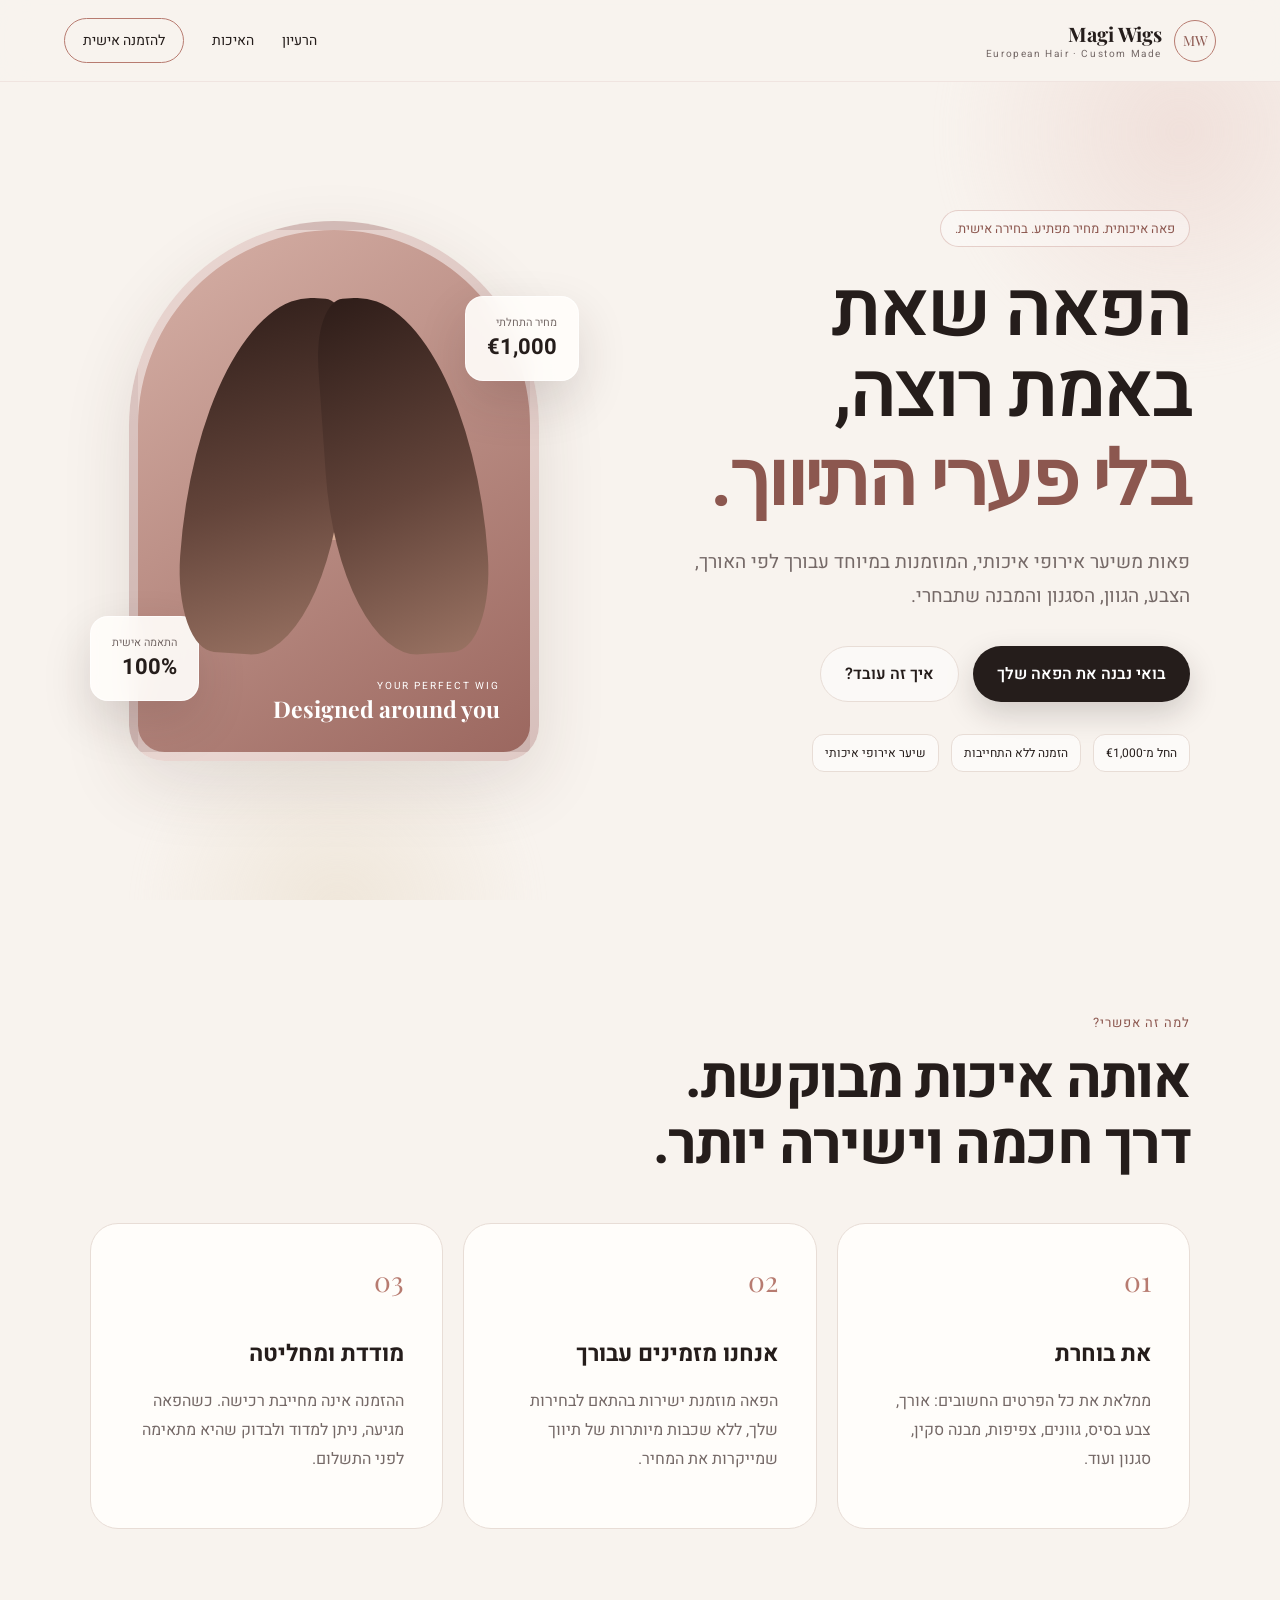
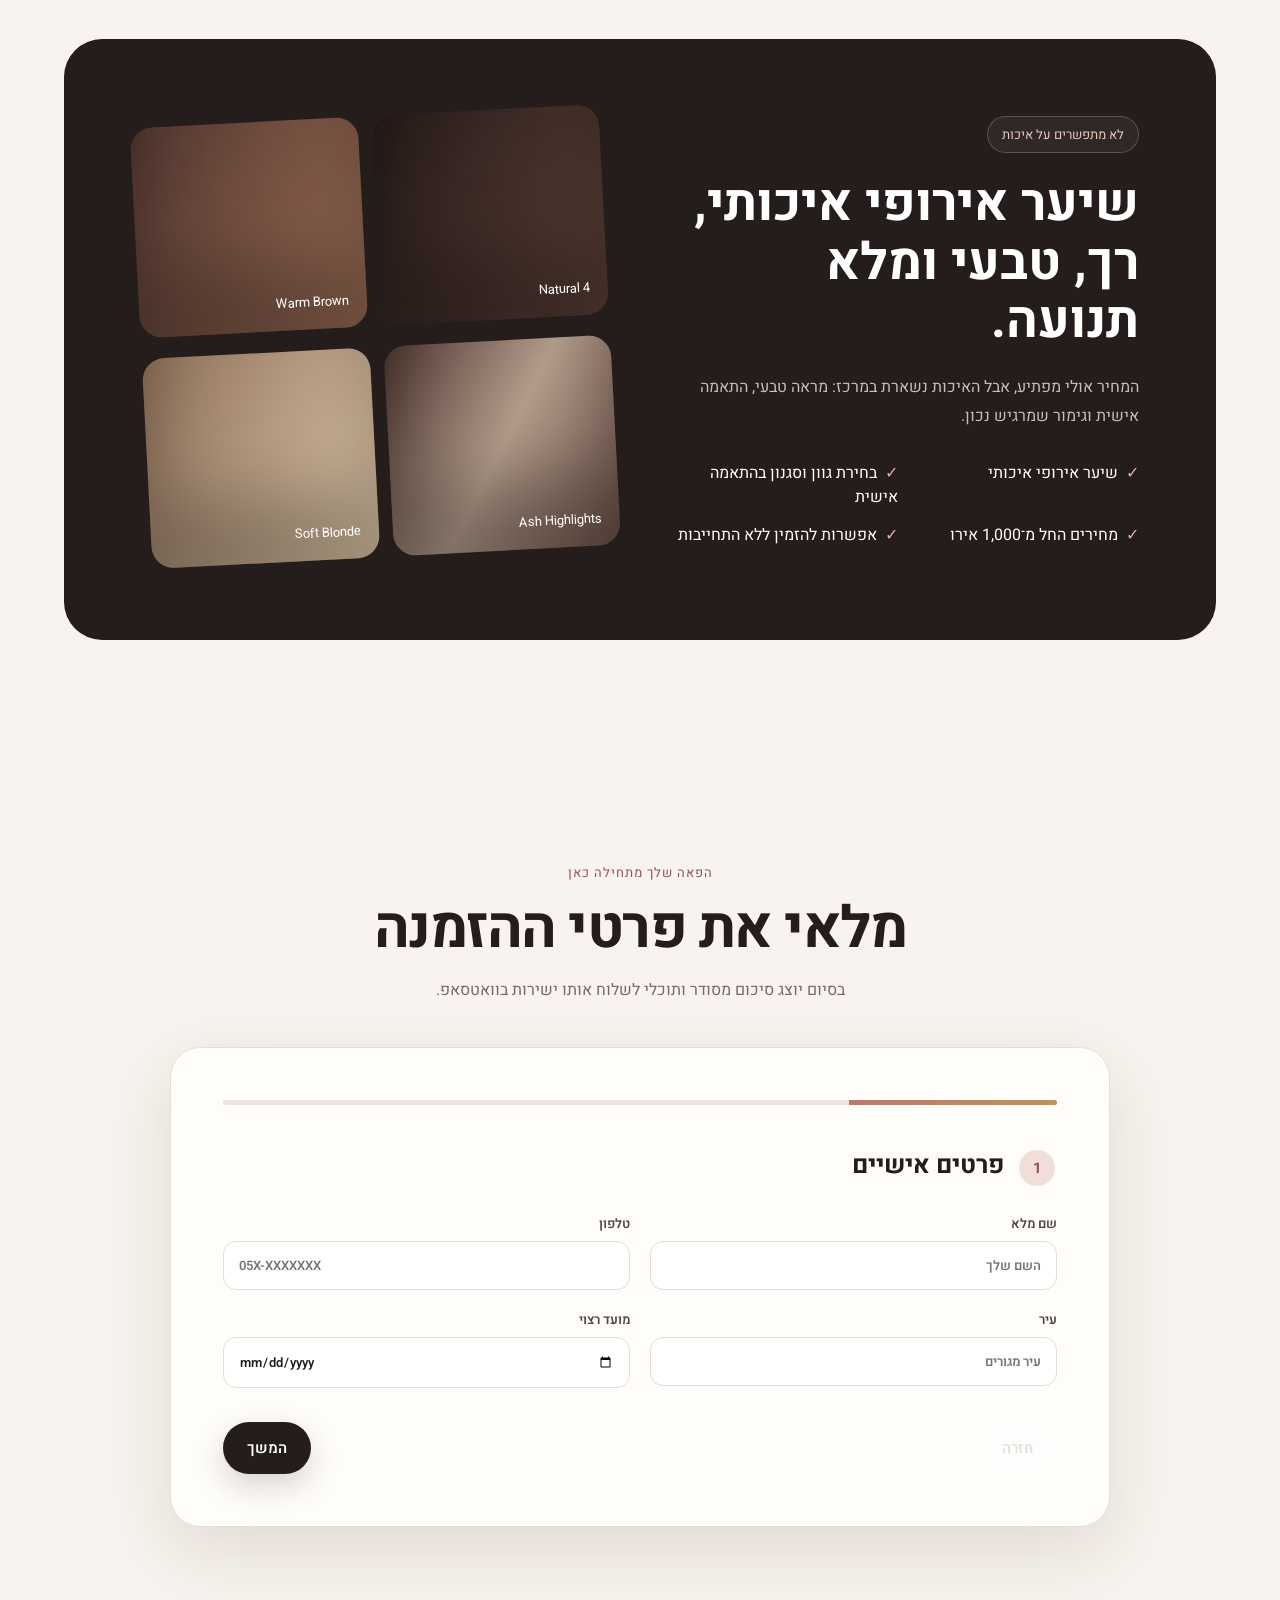
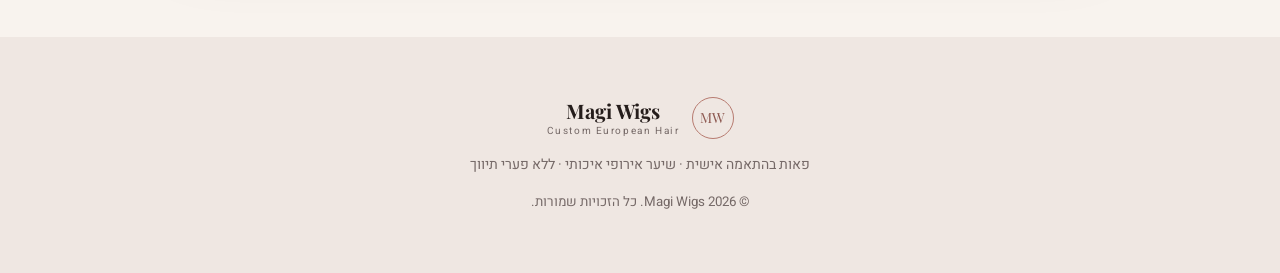
==== index.html @ 38310a67 "Add files via upload" ====
<!doctype html>
<html lang="he" dir="rtl">
<head>
  <meta charset="utf-8" />
  <meta name="viewport" content="width=device-width, initial-scale=1" />
  <meta name="description" content="פאות איכותיות משיער אירופי בהתאמה אישית, ללא פערי תיווך ובהזמנה ללא התחייבות." />
  <title>Magi Wigs | פאה בהתאמה אישית</title>
  <link rel="preconnect" href="https://fonts.googleapis.com">
  <link rel="preconnect" href="https://fonts.gstatic.com" crossorigin>
  <link href="https://fonts.googleapis.com/css2?family=Heebo:wght@300;400;500;600;700;800&family=Playfair+Display:wght@600;700&display=swap" rel="stylesheet">
  <link rel="stylesheet" href="styles.css" />
</head>
<body>
  <header class="topbar">
    <a class="brand" href="#home" aria-label="Magi Wigs">
      <span class="brand-mark">MW</span>
      <span><strong>Magi Wigs</strong><small>European Hair · Custom Made</small></span>
    </a>
    <nav>
      <a href="#idea">הרעיון</a>
      <a href="#quality">האיכות</a>
      <a class="nav-cta" href="#order">להזמנה אישית</a>
    </nav>
  </header>

  <main>
    <section id="home" class="hero">
      <div class="hero-glow glow-one"></div>
      <div class="hero-glow glow-two"></div>
      <div class="hero-content">
        <div class="eyebrow">פאה איכותית. מחיר מפתיע. בחירה אישית.</div>
        <h1>הפאה שאת באמת רוצה,<br><span>בלי פערי התיווך.</span></h1>
        <p>פאות משיער אירופי איכותי, המוזמנות במיוחד עבורך לפי האורך, הצבע, הגוון, הסגנון והמבנה שתבחרי.</p>
        <div class="hero-actions">
          <a class="primary-btn" href="#order">בואי נבנה את הפאה שלך</a>
          <a class="secondary-btn" href="#idea">איך זה עובד?</a>
        </div>
        <div class="hero-badges">
          <span>החל מ־€1,000</span>
          <span>הזמנה ללא התחייבות</span>
          <span>שיער אירופי איכותי</span>
        </div>
      </div>

      <div class="hero-visual" aria-label="המחשה של פאה בהתאמה אישית">
        <div class="visual-card main-card">
          <div class="wig-silhouette">
            <div class="hair hair-left"></div>
            <div class="hair hair-right"></div>
            <div class="face"></div>
          </div>
          <div class="visual-copy">
            <small>YOUR PERFECT WIG</small>
            <strong>Designed around you</strong>
          </div>
        </div>
        <div class="floating-card card-price"><small>מחיר התחלתי</small><strong>€1,000</strong></div>
        <div class="floating-card card-custom"><small>התאמה אישית</small><strong>100%</strong></div>
      </div>
    </section>

    <section id="idea" class="story-section section-shell">
      <div class="section-heading">
        <span>למה זה אפשרי?</span>
        <h2>אותה איכות מבוקשת.<br>דרך חכמה וישירה יותר.</h2>
      </div>
      <div class="story-grid">
        <article>
          <span class="number">01</span>
          <h3>את בוחרת</h3>
          <p>ממלאת את כל הפרטים החשובים: אורך, צבע בסיס, גוונים, צפיפות, מבנה סקין, סגנון ועוד.</p>
        </article>
        <article>
          <span class="number">02</span>
          <h3>אנחנו מזמינים עבורך</h3>
          <p>הפאה מוזמנת ישירות בהתאם לבחירות שלך, ללא שכבות מיותרות של תיווך שמייקרות את המחיר.</p>
        </article>
        <article>
          <span class="number">03</span>
          <h3>מודדת ומחליטה</h3>
          <p>ההזמנה אינה מחייבת רכישה. כשהפאה מגיעה, ניתן למדוד ולבדוק שהיא מתאימה לפני התשלום.</p>
        </article>
      </div>
    </section>

    <section id="quality" class="quality-section">
      <div class="quality-card">
        <div class="quality-text">
          <span class="eyebrow dark">לא מתפשרים על איכות</span>
          <h2>שיער אירופי איכותי,<br>רך, טבעי ומלא תנועה.</h2>
          <p>המחיר אולי מפתיע, אבל האיכות נשארת במרכז: מראה טבעי, התאמה אישית וגימור שמרגיש נכון.</p>
          <ul>
            <li>שיער אירופי איכותי</li>
            <li>בחירת גוון וסגנון בהתאמה אישית</li>
            <li>מחירים החל מ־1,000 אירו</li>
            <li>אפשרות להזמין ללא התחייבות</li>
          </ul>
        </div>
        <div class="quality-art">
          <div class="swatch swatch-1"><span>Natural 4</span></div>
          <div class="swatch swatch-2"><span>Warm Brown</span></div>
          <div class="swatch swatch-3"><span>Ash Highlights</span></div>
          <div class="swatch swatch-4"><span>Soft Blonde</span></div>
        </div>
      </div>
    </section>

    <section id="order" class="order-section section-shell">
      <div class="section-heading centered">
        <span>הפאה שלך מתחילה כאן</span>
        <h2>מלאי את פרטי ההזמנה</h2>
        <p>בסיום יוצג סיכום מסודר ותוכלי לשלוח אותו ישירות בוואטסאפ.</p>
      </div>

      <form id="wigForm" class="order-form">
        <div class="form-progress"><span id="progressBar"></span></div>

        <fieldset class="form-step active" data-step="1">
          <legend><span>1</span> פרטים אישיים</legend>
          <div class="fields-grid">
            <label>שם מלא<input name="fullName" required placeholder="השם שלך"></label>
            <label>טלפון<input name="phone" type="tel" required placeholder="05X-XXXXXXX"></label>
            <label>עיר<input name="city" placeholder="עיר מגורים"></label>
            <label>מועד רצוי<input name="preferredDate" type="date"></label>
          </div>
        </fieldset>

        <fieldset class="form-step" data-step="2">
          <legend><span>2</span> מבנה הפאה</legend>
          <div class="fields-grid">
            <label>אורך
              <select name="length" required>
                <option value="">בחרי אורך</option><option>8 אינץ׳</option><option>10 אינץ׳</option><option>12 אינץ׳</option><option>14 אינץ׳</option><option>16 אינץ׳</option><option>18 אינץ׳</option><option>20 אינץ׳ ומעלה</option>
              </select>
            </label>
            <label>סגנון
              <select name="style" required>
                <option value="">בחרי סגנון</option><option>חלק</option><option>גלי עדין</option><option>גלים מלאים</option><option>מתולתל</option><option>בוב</option><option>אחר</option>
              </select>
            </label>
            <label>צפיפות
              <select name="density"><option>טבעית ועדינה</option><option>בינונית</option><option>מלאה</option><option>מלאה מאוד</option></select>
            </label>
            <label>מבנה החלק העליון
              <select name="topType"><option>סקין רגיל</option><option>סקין מאוורר</option><option>לייס</option><option>לא בטוחה – אשמח להמלצה</option></select>
            </label>
          </div>
        </fieldset>

        <fieldset class="form-step" data-step="3">
          <legend><span>3</span> צבע וגוונים</legend>
          <div class="fields-grid">
            <label>צבע בסיס
              <select name="baseColor" required><option value="">בחרי צבע</option><option>שחור טבעי</option><option>חום כהה</option><option>חום טבעי</option><option>חום בהיר</option><option>בלונד כהה</option><option>בלונד</option><option>אחר</option></select>
            </label>
            <label>סוג גוונים
              <select name="highlights"><option>ללא גוונים</option><option>גוונים עדינים</option><option>גוונים אפרפרים</option><option>גוונים חמים</option><option>בליאז׳</option><option>הרבה גוונים</option></select>
            </label>
            <label>צבע שורש<input name="rootColor" placeholder="לדוגמה: Natural 4"></label>
            <label>הערת צבע<input name="colorNotes" placeholder="לדוגמה: פתיחה חומה ללא פסים חזקים"></label>
          </div>
        </fieldset>

        <fieldset class="form-step" data-step="4">
          <legend><span>4</span> גימור והעדפות</legend>
          <div class="fields-grid">
            <label>מיקום תחילת התנועה
              <select name="movement"><option>מהשורש</option><option>מאמצע הראש</option><option>מתחת לאוזניים</option><option>מהעורף</option></select>
            </label>
            <label>שביל
              <select name="parting"><option>אמצע</option><option>צד ימין</option><option>צד שמאל</option><option>גמיש</option></select>
            </label>
            <label>בייבי־הייר
              <select name="babyHair"><option>ללא</option><option>עדין</option><option>כן</option></select>
            </label>
            <label>תקציב משוער
              <select name="budget"><option>€1,000–€1,300</option><option>€1,300–€1,600</option><option>€1,600–€2,000</option><option>מעל €2,000</option><option>אשמח להצעה</option></select>
            </label>
            <label class="full-field">הערות נוספות<textarea name="notes" rows="4" placeholder="כתבי כל פרט נוסף שחשוב לך"></textarea></label>
          </div>
        </fieldset>

        <div class="form-actions">
          <button type="button" id="prevBtn" class="secondary-btn button" disabled>חזרה</button>
          <button type="button" id="nextBtn" class="primary-btn button">המשך</button>
          <button type="submit" id="submitBtn" class="primary-btn button hidden">הצגת סיכום הזמנה</button>
        </div>
      </form>

      <div id="summaryCard" class="summary-card hidden" aria-live="polite">
        <div class="summary-head"><span>סיכום ההזמנה שלך</span><button id="editBtn" type="button">עריכה</button></div>
        <div id="summaryContent" class="summary-content"></div>
        <div class="summary-note">שליחת הטופס אינה מחייבת רכישה. ניצור איתך קשר כדי לאשר את הפרטים.</div>
        <a id="whatsappBtn" class="whatsapp-btn" href="#" target="_blank" rel="noopener">שליחת ההזמנה בוואטסאפ</a>
      </div>
    </section>
  </main>

  <footer>
    <div class="brand footer-brand"><span class="brand-mark">MW</span><span><strong>Magi Wigs</strong><small>Custom European Hair</small></span></div>
    <p>פאות בהתאמה אישית · שיער אירופי איכותי · ללא פערי תיווך</p>
    <small>© 2026 Magi Wigs. כל הזכויות שמורות.</small>
  </footer>

  <script src="script.js"></script>
</body>
</html>
---- styles.css ----
:root{--cream:#f8f3ee;--paper:#fffdfa;--ink:#251d1b;--muted:#756967;--rose:#b77b70;--rose-dark:#8c574f;--gold:#b99361;--line:#e8ddd6;--shadow:0 24px 70px rgba(63,42,36,.12)}
*{box-sizing:border-box}html{scroll-behavior:smooth}body{margin:0;font-family:'Heebo',sans-serif;background:var(--cream);color:var(--ink)}a{text-decoration:none;color:inherit}.topbar{height:82px;padding:0 clamp(20px,5vw,80px);display:flex;align-items:center;justify-content:space-between;position:sticky;top:0;z-index:20;background:rgba(248,243,238,.88);backdrop-filter:blur(16px);border-bottom:1px solid rgba(183,123,112,.12)}.brand{display:flex;align-items:center;gap:12px}.brand-mark{width:42px;height:42px;border:1px solid var(--rose);border-radius:50%;display:grid;place-items:center;font-family:'Playfair Display',serif;color:var(--rose-dark);font-size:14px}.brand strong,.brand small{display:block}.brand strong{font-family:'Playfair Display',serif;font-size:20px}.brand small{font-size:10px;letter-spacing:1.6px;color:var(--muted)}nav{display:flex;align-items:center;gap:28px;font-size:14px}nav a{transition:.2s}nav a:hover{color:var(--rose-dark)}.nav-cta{padding:11px 18px;border:1px solid var(--rose);border-radius:999px}.hero{min-height:calc(100vh - 82px);padding:70px clamp(20px,7vw,110px);display:grid;grid-template-columns:1.05fr .95fr;align-items:center;gap:70px;position:relative;overflow:hidden}.hero-glow{position:absolute;border-radius:50%;filter:blur(10px);opacity:.55}.glow-one{width:500px;height:500px;background:radial-gradient(circle,#ead1cb,transparent 68%);top:-200px;right:-150px}.glow-two{width:420px;height:420px;background:radial-gradient(circle,#e8dcc9,transparent 68%);bottom:-220px;left:10%}.hero-content,.hero-visual{position:relative;z-index:1}.eyebrow{display:inline-flex;padding:8px 14px;border:1px solid rgba(183,123,112,.32);border-radius:999px;color:var(--rose-dark);font-size:13px;background:rgba(255,255,255,.35)}h1{font-size:clamp(46px,6vw,82px);line-height:1.05;margin:24px 0;font-weight:600;letter-spacing:-2.5px}h1 span{font-family:'Playfair Display',serif;color:var(--rose-dark)}.hero-content>p{font-size:19px;line-height:1.8;max-width:640px;color:var(--muted)}.hero-actions{display:flex;gap:14px;flex-wrap:wrap;margin:32px 0}.primary-btn,.secondary-btn{display:inline-flex;align-items:center;justify-content:center;padding:15px 24px;border-radius:999px;font-weight:600;transition:.25s}.primary-btn{background:var(--ink);color:#fff;box-shadow:0 12px 30px rgba(37,29,27,.18)}.primary-btn:hover{transform:translateY(-2px);background:var(--rose-dark)}.secondary-btn{border:1px solid var(--line);background:rgba(255,255,255,.55)}.hero-badges{display:flex;gap:12px;flex-wrap:wrap}.hero-badges span{font-size:12px;padding:9px 12px;border-radius:12px;background:rgba(255,255,255,.62);border:1px solid var(--line)}.hero-visual{min-height:570px;display:grid;place-items:center}.visual-card{background:linear-gradient(145deg,#d7b1a7,#9b675f);border-radius:220px 220px 38px 38px;box-shadow:var(--shadow)}.main-card{width:min(410px,80vw);height:540px;position:relative;overflow:hidden;border:9px solid rgba(255,255,255,.5)}.wig-silhouette{position:absolute;inset:55px 40px 90px}.face{position:absolute;width:135px;height:185px;background:linear-gradient(#f4d8c7,#d6aa93);border-radius:50% 50% 45% 45%;left:50%;top:70px;transform:translateX(-50%)}.hair{position:absolute;top:10px;width:50%;height:360px;background:linear-gradient(160deg,#2d1c18,#63443a 55%,#9b7464);z-index:2}.hair-left{left:8px;border-radius:100% 25% 70% 35%;transform:rotate(4deg)}.hair-right{right:8px;border-radius:25% 100% 35% 70%;transform:rotate(-4deg)}.visual-copy{position:absolute;bottom:28px;right:30px;color:#fff;z-index:3}.visual-copy small,.visual-copy strong{display:block}.visual-copy small{letter-spacing:2px;font-size:10px}.visual-copy strong{font-family:'Playfair Display',serif;font-size:23px}.floating-card{position:absolute;background:rgba(255,253,250,.92);backdrop-filter:blur(12px);padding:17px 21px;border-radius:18px;box-shadow:0 20px 50px rgba(50,30,27,.14);border:1px solid rgba(255,255,255,.7)}.floating-card small,.floating-card strong{display:block}.floating-card small{color:var(--muted);font-size:11px}.floating-card strong{font-size:22px}.card-price{top:90px;right:0}.card-custom{bottom:75px;left:0}.section-shell{padding:110px clamp(20px,7vw,110px)}.section-heading span{color:var(--rose-dark);font-size:13px;letter-spacing:1px}.section-heading h2{font-size:clamp(36px,4.5vw,62px);line-height:1.15;margin:12px 0 45px;letter-spacing:-1.5px}.story-grid{display:grid;grid-template-columns:repeat(3,1fr);gap:20px}.story-grid article{background:var(--paper);padding:38px;border:1px solid var(--line);border-radius:28px;min-height:260px;transition:.3s}.story-grid article:hover{transform:translateY(-6px);box-shadow:var(--shadow)}.number{font-family:'Playfair Display',serif;color:var(--rose);font-size:28px}.story-grid h3{font-size:23px;margin:38px 0 12px}.story-grid p{color:var(--muted);line-height:1.8}.quality-section{padding:0 clamp(20px,5vw,80px) 110px}.quality-card{border-radius:38px;background:var(--ink);color:white;padding:clamp(35px,6vw,80px);display:grid;grid-template-columns:1fr 1fr;gap:60px;overflow:hidden}.eyebrow.dark{color:#e8c7bf;border-color:rgba(255,255,255,.2);background:rgba(255,255,255,.05)}.quality-text h2{font-size:clamp(38px,4vw,58px);line-height:1.15;margin:22px 0}.quality-text p{color:#c8bcba;line-height:1.8}.quality-text ul{padding:0;list-style:none;display:grid;grid-template-columns:1fr 1fr;gap:14px;margin-top:30px}.quality-text li:before{content:'✓';color:#e0b5aa;margin-left:8px}.quality-art{display:grid;grid-template-columns:1fr 1fr;gap:14px;transform:rotate(-3deg)}.swatch{height:210px;border-radius:22px;padding:18px;display:flex;align-items:flex-end;box-shadow:inset 0 -70px 70px rgba(0,0,0,.28)}.swatch span{font-size:13px}.swatch-1{background:linear-gradient(120deg,#251a18,#5c4038)}.swatch-2{background:linear-gradient(120deg,#51362f,#9a6c55)}.swatch-3{background:linear-gradient(120deg,#4c352f,#b39c8b,#6b5047)}.swatch-4{background:linear-gradient(120deg,#8d6f59,#dfc9aa)}.centered{text-align:center}.centered h2{margin-bottom:10px}.centered p{color:var(--muted);margin-bottom:45px}.order-form,.summary-card{max-width:940px;margin:auto;background:var(--paper);border:1px solid var(--line);border-radius:30px;padding:clamp(22px,5vw,52px);box-shadow:var(--shadow)}.form-progress{height:5px;background:#eee5e0;border-radius:999px;margin-bottom:42px;overflow:hidden}.form-progress span{display:block;width:25%;height:100%;background:linear-gradient(90deg,var(--rose),var(--gold));transition:.35s}.form-step{display:none;border:0;padding:0;margin:0}.form-step.active{display:block;animation:fade .35s ease}@keyframes fade{from{opacity:0;transform:translateY(8px)}to{opacity:1;transform:none}}legend{font-size:25px;font-weight:700;margin-bottom:28px}legend span{display:inline-grid;place-items:center;width:36px;height:36px;border-radius:50%;background:#f0ded9;color:var(--rose-dark);font-size:15px;margin-left:8px}.fields-grid{display:grid;grid-template-columns:1fr 1fr;gap:20px}label{font-size:13px;font-weight:600;color:#514745}input,select,textarea{width:100%;margin-top:8px;padding:14px 15px;border:1px solid var(--line);border-radius:13px;background:#fff;font:inherit;color:var(--ink);outline:none;transition:.2s}input:focus,select:focus,textarea:focus{border-color:var(--rose);box-shadow:0 0 0 4px rgba(183,123,112,.11)}.full-field{grid-column:1/-1}.form-actions{display:flex;justify-content:space-between;margin-top:34px}.button{border:0;cursor:pointer;font-family:inherit;font-size:15px}.button:disabled{opacity:.4;cursor:not-allowed}.hidden{display:none!important}.summary-card{margin-top:28px}.summary-head{display:flex;justify-content:space-between;align-items:center;font-size:24px;font-weight:700}.summary-head button{border:0;background:#f2e6e2;color:var(--rose-dark);padding:8px 14px;border-radius:999px;cursor:pointer}.summary-content{display:grid;grid-template-columns:1fr 1fr;gap:12px;margin:28px 0}.summary-row{padding:13px 15px;border:1px solid var(--line);border-radius:13px}.summary-row small,.summary-row strong{display:block}.summary-row small{color:var(--muted)}.summary-note{padding:14px;border-radius:13px;background:#f6ece8;color:#6c5049;font-size:13px}.whatsapp-btn{display:flex;justify-content:center;margin-top:20px;padding:16px;border-radius:999px;background:#1f8f55;color:#fff;font-weight:700}footer{padding:60px 20px;text-align:center;background:#efe7e2;color:var(--muted)}.footer-brand{justify-content:center;color:var(--ink);margin-bottom:15px}footer p{font-size:14px}
@media(max-width:900px){nav a:not(.nav-cta){display:none}.hero{grid-template-columns:1fr;padding-top:45px}.hero-visual{min-height:500px}.story-grid,.quality-card{grid-template-columns:1fr}.quality-art{transform:none}.quality-text ul{grid-template-columns:1fr}.section-shell{padding-top:80px;padding-bottom:80px}}
@media(max-width:600px){.topbar{height:70px}.brand small{display:none}.hero{padding:45px 18px}.hero h1{font-size:46px}.hero-content>p{font-size:16px}.hero-visual{min-height:430px}.main-card{height:420px;width:310px}.wig-silhouette{inset:40px 25px 70px}.hair{height:285px}.face{width:110px;height:150px}.floating-card{padding:12px 15px}.card-price{right:-5px}.card-custom{left:-5px}.section-shell,.quality-section{padding-left:16px;padding-right:16px}.story-grid{grid-template-columns:1fr}.quality-card{padding:30px 20px;border-radius:26px}.quality-art{grid-template-columns:1fr 1fr}.swatch{height:150px}.fields-grid,.summary-content{grid-template-columns:1fr}.order-form,.summary-card{padding:23px 18px;border-radius:22px}.form-actions{gap:10px}.form-actions .button{flex:1;padding:13px 10px}}
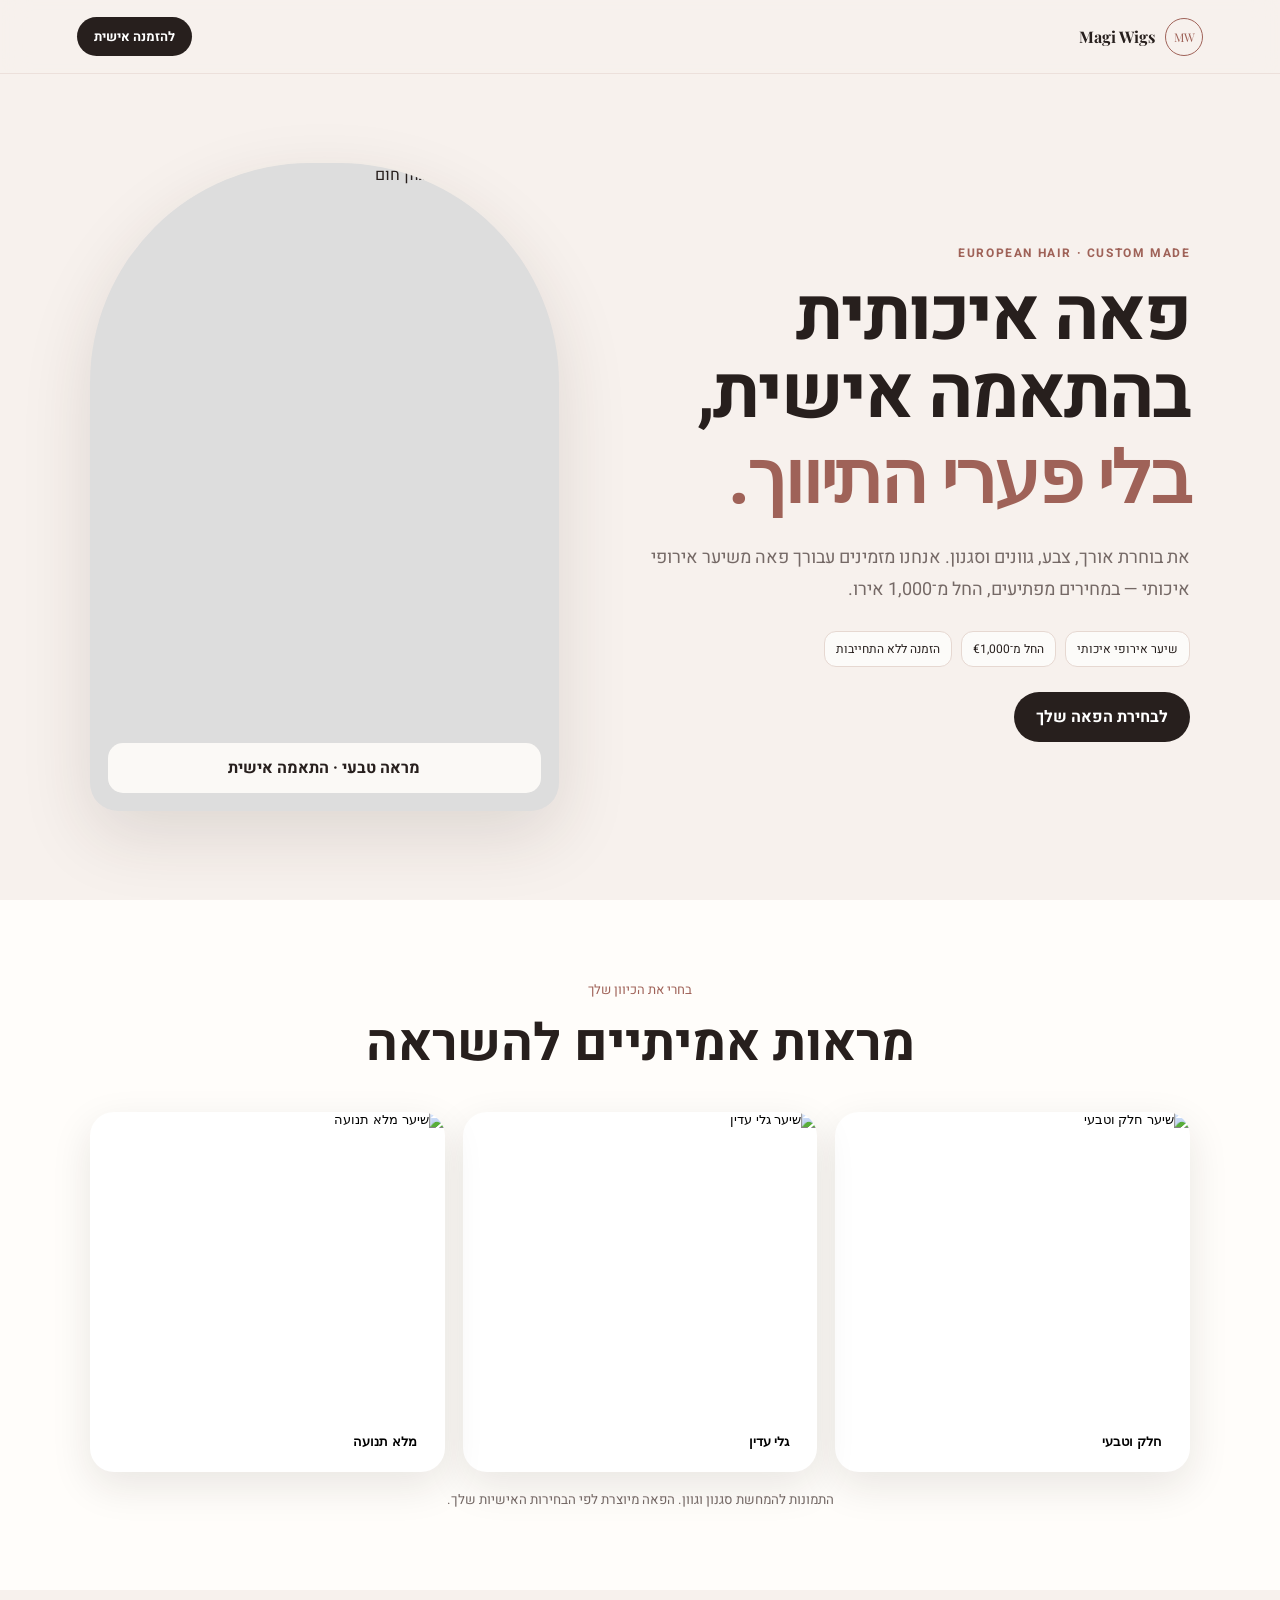
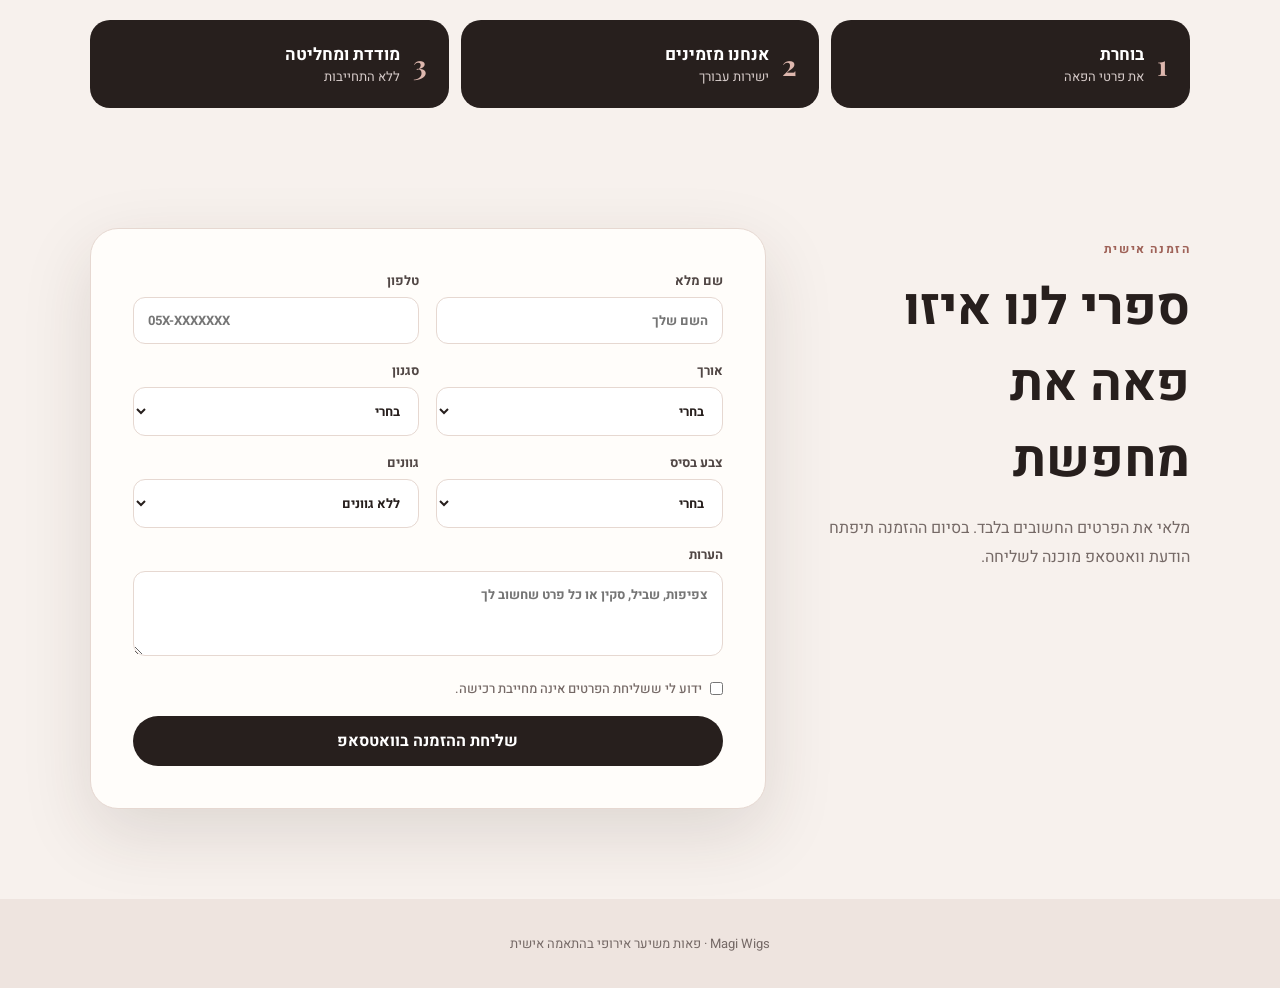
==== commit bd7c69ef: "Add files via upload" ====
--- a/index.html
+++ b/index.html
@@ -1,207 +1,100 @@
 <!doctype html>
 <html lang="he" dir="rtl">
 <head>
-  <meta charset="utf-8" />
-  <meta name="viewport" content="width=device-width, initial-scale=1" />
-  <meta name="description" content="פאות איכותיות משיער אירופי בהתאמה אישית, ללא פערי תיווך ובהזמנה ללא התחייבות." />
+  <meta charset="utf-8">
+  <meta name="viewport" content="width=device-width,initial-scale=1">
+  <meta name="description" content="פאות איכותיות משיער אירופי בהתאמה אישית, החל מ־1,000 אירו ובהזמנה ללא התחייבות.">
   <title>Magi Wigs | פאה בהתאמה אישית</title>
   <link rel="preconnect" href="https://fonts.googleapis.com">
   <link rel="preconnect" href="https://fonts.gstatic.com" crossorigin>
-  <link href="https://fonts.googleapis.com/css2?family=Heebo:wght@300;400;500;600;700;800&family=Playfair+Display:wght@600;700&display=swap" rel="stylesheet">
-  <link rel="stylesheet" href="styles.css" />
+  <link href="https://fonts.googleapis.com/css2?family=Heebo:wght@400;500;600;700;800&family=Playfair+Display:wght@600;700&display=swap" rel="stylesheet">
+  <link rel="stylesheet" href="styles.css">
 </head>
 <body>
-  <header class="topbar">
-    <a class="brand" href="#home" aria-label="Magi Wigs">
-      <span class="brand-mark">MW</span>
-      <span><strong>Magi Wigs</strong><small>European Hair · Custom Made</small></span>
-    </a>
-    <nav>
-      <a href="#idea">הרעיון</a>
-      <a href="#quality">האיכות</a>
-      <a class="nav-cta" href="#order">להזמנה אישית</a>
-    </nav>
+  <header>
+    <a class="brand" href="#top"><span>MW</span><strong>Magi Wigs</strong></a>
+    <a class="header-btn" href="#order">להזמנה אישית</a>
   </header>
 
-  <main>
-    <section id="home" class="hero">
-      <div class="hero-glow glow-one"></div>
-      <div class="hero-glow glow-two"></div>
-      <div class="hero-content">
-        <div class="eyebrow">פאה איכותית. מחיר מפתיע. בחירה אישית.</div>
-        <h1>הפאה שאת באמת רוצה,<br><span>בלי פערי התיווך.</span></h1>
-        <p>פאות משיער אירופי איכותי, המוזמנות במיוחד עבורך לפי האורך, הצבע, הגוון, הסגנון והמבנה שתבחרי.</p>
-        <div class="hero-actions">
-          <a class="primary-btn" href="#order">בואי נבנה את הפאה שלך</a>
-          <a class="secondary-btn" href="#idea">איך זה עובד?</a>
-        </div>
-        <div class="hero-badges">
+  <main id="top">
+    <section class="hero">
+      <div class="hero-copy">
+        <p class="eyebrow">EUROPEAN HAIR · CUSTOM MADE</p>
+        <h1>פאה איכותית בהתאמה אישית,<br><em>בלי פערי התיווך.</em></h1>
+        <p class="lead">את בוחרת אורך, צבע, גוונים וסגנון. אנחנו מזמינים עבורך פאה משיער אירופי איכותי — במחירים מפתיעים, החל מ־1,000 אירו.</p>
+        <div class="benefits">
+          <span>שיער אירופי איכותי</span>
           <span>החל מ־€1,000</span>
           <span>הזמנה ללא התחייבות</span>
-          <span>שיער אירופי איכותי</span>
         </div>
+        <a class="primary" href="#order">לבחירת הפאה שלך</a>
       </div>
-
-      <div class="hero-visual" aria-label="המחשה של פאה בהתאמה אישית">
-        <div class="visual-card main-card">
-          <div class="wig-silhouette">
-            <div class="hair hair-left"></div>
-            <div class="hair hair-right"></div>
-            <div class="face"></div>
-          </div>
-          <div class="visual-copy">
-            <small>YOUR PERFECT WIG</small>
-            <strong>Designed around you</strong>
-          </div>
-        </div>
-        <div class="floating-card card-price"><small>מחיר התחלתי</small><strong>€1,000</strong></div>
-        <div class="floating-card card-custom"><small>התאמה אישית</small><strong>100%</strong></div>
+      <div class="hero-photo">
+        <img src="https://images.unsplash.com/photo-1524504388940-b1c1722653e1?auto=format&fit=crop&w=1200&q=88" alt="שיער ארוך טבעי בגוון חום">
+        <div class="photo-label">מראה טבעי · התאמה אישית</div>
       </div>
     </section>
 
-    <section id="idea" class="story-section section-shell">
-      <div class="section-heading">
-        <span>למה זה אפשרי?</span>
-        <h2>אותה איכות מבוקשת.<br>דרך חכמה וישירה יותר.</h2>
+    <section class="looks">
+      <div class="section-title">
+        <p>בחרי את הכיוון שלך</p>
+        <h2>מראות אמיתיים להשראה</h2>
       </div>
-      <div class="story-grid">
-        <article>
-          <span class="number">01</span>
-          <h3>את בוחרת</h3>
-          <p>ממלאת את כל הפרטים החשובים: אורך, צבע בסיס, גוונים, צפיפות, מבנה סקין, סגנון ועוד.</p>
-        </article>
-        <article>
-          <span class="number">02</span>
-          <h3>אנחנו מזמינים עבורך</h3>
-          <p>הפאה מוזמנת ישירות בהתאם לבחירות שלך, ללא שכבות מיותרות של תיווך שמייקרות את המחיר.</p>
-        </article>
-        <article>
-          <span class="number">03</span>
-          <h3>מודדת ומחליטה</h3>
-          <p>ההזמנה אינה מחייבת רכישה. כשהפאה מגיעה, ניתן למדוד ולבדוק שהיא מתאימה לפני התשלום.</p>
-        </article>
+      <div class="look-grid">
+        <button class="look-card" type="button" data-style="חלק וטבעי">
+          <img src="https://images.unsplash.com/photo-1494790108377-be9c29b29330?auto=format&fit=crop&w=900&q=85" alt="שיער חלק וטבעי">
+          <span>חלק וטבעי</span>
+        </button>
+        <button class="look-card" type="button" data-style="גלי עדין">
+          <img src="https://images.unsplash.com/photo-1488426862026-3ee34a7d66df?auto=format&fit=crop&w=900&q=85" alt="שיער גלי עדין">
+          <span>גלי עדין</span>
+        </button>
+        <button class="look-card" type="button" data-style="מלא תנועה">
+          <img src="https://images.unsplash.com/photo-1534528741775-53994a69daeb?auto=format&fit=crop&w=900&q=85" alt="שיער מלא תנועה">
+          <span>מלא תנועה</span>
+        </button>
       </div>
+      <small class="image-note">התמונות להמחשת סגנון וגוון. הפאה מיוצרת לפי הבחירות האישיות שלך.</small>
     </section>
 
-    <section id="quality" class="quality-section">
-      <div class="quality-card">
-        <div class="quality-text">
-          <span class="eyebrow dark">לא מתפשרים על איכות</span>
-          <h2>שיער אירופי איכותי,<br>רך, טבעי ומלא תנועה.</h2>
-          <p>המחיר אולי מפתיע, אבל האיכות נשארת במרכז: מראה טבעי, התאמה אישית וגימור שמרגיש נכון.</p>
-          <ul>
-            <li>שיער אירופי איכותי</li>
-            <li>בחירת גוון וסגנון בהתאמה אישית</li>
-            <li>מחירים החל מ־1,000 אירו</li>
-            <li>אפשרות להזמין ללא התחייבות</li>
-          </ul>
-        </div>
-        <div class="quality-art">
-          <div class="swatch swatch-1"><span>Natural 4</span></div>
-          <div class="swatch swatch-2"><span>Warm Brown</span></div>
-          <div class="swatch swatch-3"><span>Ash Highlights</span></div>
-          <div class="swatch swatch-4"><span>Soft Blonde</span></div>
-        </div>
-      </div>
+    <section class="how">
+      <div><b>1</b><span><strong>בוחרת</strong> את פרטי הפאה</span></div>
+      <div><b>2</b><span><strong>אנחנו מזמינים</strong> ישירות עבורך</span></div>
+      <div><b>3</b><span><strong>מודדת ומחליטה</strong> ללא התחייבות</span></div>
     </section>
 
-    <section id="order" class="order-section section-shell">
-      <div class="section-heading centered">
-        <span>הפאה שלך מתחילה כאן</span>
-        <h2>מלאי את פרטי ההזמנה</h2>
-        <p>בסיום יוצג סיכום מסודר ותוכלי לשלוח אותו ישירות בוואטסאפ.</p>
+    <section id="order" class="order">
+      <div class="order-intro">
+        <p class="eyebrow">הזמנה אישית</p>
+        <h2>ספרי לנו איזו פאה את מחפשת</h2>
+        <p>מלאי את הפרטים החשובים בלבד. בסיום ההזמנה תיפתח הודעת וואטסאפ מוכנה לשליחה.</p>
       </div>
 
-      <form id="wigForm" class="order-form">
-        <div class="form-progress"><span id="progressBar"></span></div>
-
-        <fieldset class="form-step active" data-step="1">
-          <legend><span>1</span> פרטים אישיים</legend>
-          <div class="fields-grid">
-            <label>שם מלא<input name="fullName" required placeholder="השם שלך"></label>
-            <label>טלפון<input name="phone" type="tel" required placeholder="05X-XXXXXXX"></label>
-            <label>עיר<input name="city" placeholder="עיר מגורים"></label>
-            <label>מועד רצוי<input name="preferredDate" type="date"></label>
-          </div>
-        </fieldset>
-
-        <fieldset class="form-step" data-step="2">
-          <legend><span>2</span> מבנה הפאה</legend>
-          <div class="fields-grid">
-            <label>אורך
-              <select name="length" required>
-                <option value="">בחרי אורך</option><option>8 אינץ׳</option><option>10 אינץ׳</option><option>12 אינץ׳</option><option>14 אינץ׳</option><option>16 אינץ׳</option><option>18 אינץ׳</option><option>20 אינץ׳ ומעלה</option>
-              </select>
-            </label>
-            <label>סגנון
-              <select name="style" required>
-                <option value="">בחרי סגנון</option><option>חלק</option><option>גלי עדין</option><option>גלים מלאים</option><option>מתולתל</option><option>בוב</option><option>אחר</option>
-              </select>
-            </label>
-            <label>צפיפות
-              <select name="density"><option>טבעית ועדינה</option><option>בינונית</option><option>מלאה</option><option>מלאה מאוד</option></select>
-            </label>
-            <label>מבנה החלק העליון
-              <select name="topType"><option>סקין רגיל</option><option>סקין מאוורר</option><option>לייס</option><option>לא בטוחה – אשמח להמלצה</option></select>
-            </label>
-          </div>
-        </fieldset>
-
-        <fieldset class="form-step" data-step="3">
-          <legend><span>3</span> צבע וגוונים</legend>
-          <div class="fields-grid">
-            <label>צבע בסיס
-              <select name="baseColor" required><option value="">בחרי צבע</option><option>שחור טבעי</option><option>חום כהה</option><option>חום טבעי</option><option>חום בהיר</option><option>בלונד כהה</option><option>בלונד</option><option>אחר</option></select>
-            </label>
-            <label>סוג גוונים
-              <select name="highlights"><option>ללא גוונים</option><option>גוונים עדינים</option><option>גוונים אפרפרים</option><option>גוונים חמים</option><option>בליאז׳</option><option>הרבה גוונים</option></select>
-            </label>
-            <label>צבע שורש<input name="rootColor" placeholder="לדוגמה: Natural 4"></label>
-            <label>הערת צבע<input name="colorNotes" placeholder="לדוגמה: פתיחה חומה ללא פסים חזקים"></label>
-          </div>
-        </fieldset>
-
-        <fieldset class="form-step" data-step="4">
-          <legend><span>4</span> גימור והעדפות</legend>
-          <div class="fields-grid">
-            <label>מיקום תחילת התנועה
-              <select name="movement"><option>מהשורש</option><option>מאמצע הראש</option><option>מתחת לאוזניים</option><option>מהעורף</option></select>
-            </label>
-            <label>שביל
-              <select name="parting"><option>אמצע</option><option>צד ימין</option><option>צד שמאל</option><option>גמיש</option></select>
-            </label>
-            <label>בייבי־הייר
-              <select name="babyHair"><option>ללא</option><option>עדין</option><option>כן</option></select>
-            </label>
-            <label>תקציב משוער
-              <select name="budget"><option>€1,000–€1,300</option><option>€1,300–€1,600</option><option>€1,600–€2,000</option><option>מעל €2,000</option><option>אשמח להצעה</option></select>
-            </label>
-            <label class="full-field">הערות נוספות<textarea name="notes" rows="4" placeholder="כתבי כל פרט נוסף שחשוב לך"></textarea></label>
-          </div>
-        </fieldset>
-
-        <div class="form-actions">
-          <button type="button" id="prevBtn" class="secondary-btn button" disabled>חזרה</button>
-          <button type="button" id="nextBtn" class="primary-btn button">המשך</button>
-          <button type="submit" id="submitBtn" class="primary-btn button hidden">הצגת סיכום הזמנה</button>
+      <form id="wigForm">
+        <div class="grid">
+          <label>שם מלא<input name="fullName" required placeholder="השם שלך"></label>
+          <label>טלפון<input name="phone" type="tel" required placeholder="05X-XXXXXXX"></label>
+          <label>אורך
+            <select name="length" required><option value="">בחרי</option><option>8–10 אינץ׳</option><option>12–14 אינץ׳</option><option>16–18 אינץ׳</option><option>20 אינץ׳ ומעלה</option></select>
+          </label>
+          <label>סגנון
+            <select id="styleField" name="style" required><option value="">בחרי</option><option>חלק וטבעי</option><option>גלי עדין</option><option>מלא תנועה</option><option>מתולתל</option><option>בוב</option></select>
+          </label>
+          <label>צבע בסיס
+            <select name="baseColor" required><option value="">בחרי</option><option>שחור טבעי</option><option>חום כהה</option><option>חום טבעי</option><option>חום בהיר</option><option>בלונד כהה</option><option>בלונד</option></select>
+          </label>
+          <label>גוונים
+            <select name="highlights"><option>ללא גוונים</option><option>גוונים עדינים</option><option>גוונים אפרפרים</option><option>גוונים חמים</option><option>בליאז׳</option></select>
+          </label>
+          <label class="wide">הערות<textarea name="notes" rows="3" placeholder="צפיפות, שביל, סקין או כל פרט שחשוב לך"></textarea></label>
         </div>
+        <label class="consent"><input type="checkbox" required> ידוע לי ששליחת הפרטים אינה מחייבת רכישה.</label>
+        <button class="submit" type="submit">שליחת ההזמנה בוואטסאפ</button>
       </form>
-
-      <div id="summaryCard" class="summary-card hidden" aria-live="polite">
-        <div class="summary-head"><span>סיכום ההזמנה שלך</span><button id="editBtn" type="button">עריכה</button></div>
-        <div id="summaryContent" class="summary-content"></div>
-        <div class="summary-note">שליחת הטופס אינה מחייבת רכישה. ניצור איתך קשר כדי לאשר את הפרטים.</div>
-        <a id="whatsappBtn" class="whatsapp-btn" href="#" target="_blank" rel="noopener">שליחת ההזמנה בוואטסאפ</a>
-      </div>
     </section>
   </main>
 
-  <footer>
-    <div class="brand footer-brand"><span class="brand-mark">MW</span><span><strong>Magi Wigs</strong><small>Custom European Hair</small></span></div>
-    <p>פאות בהתאמה אישית · שיער אירופי איכותי · ללא פערי תיווך</p>
-    <small>© 2026 Magi Wigs. כל הזכויות שמורות.</small>
-  </footer>
-
+  <footer>Magi Wigs · פאות משיער אירופי בהתאמה אישית</footer>
   <script src="script.js"></script>
 </body>
 </html>
--- a/styles.css
+++ b/styles.css
@@ -1,4 +1,4 @@
-:root{--cream:#f8f3ee;--paper:#fffdfa;--ink:#251d1b;--muted:#756967;--rose:#b77b70;--rose-dark:#8c574f;--gold:#b99361;--line:#e8ddd6;--shadow:0 24px 70px rgba(63,42,36,.12)}
-*{box-sizing:border-box}html{scroll-behavior:smooth}body{margin:0;font-family:'Heebo',sans-serif;background:var(--cream);color:var(--ink)}a{text-decoration:none;color:inherit}.topbar{height:82px;padding:0 clamp(20px,5vw,80px);display:flex;align-items:center;justify-content:space-between;position:sticky;top:0;z-index:20;background:rgba(248,243,238,.88);backdrop-filter:blur(16px);border-bottom:1px solid rgba(183,123,112,.12)}.brand{display:flex;align-items:center;gap:12px}.brand-mark{width:42px;height:42px;border:1px solid var(--rose);border-radius:50%;display:grid;place-items:center;font-family:'Playfair Display',serif;color:var(--rose-dark);font-size:14px}.brand strong,.brand small{display:block}.brand strong{font-family:'Playfair Display',serif;font-size:20px}.brand small{font-size:10px;letter-spacing:1.6px;color:var(--muted)}nav{display:flex;align-items:center;gap:28px;font-size:14px}nav a{transition:.2s}nav a:hover{color:var(--rose-dark)}.nav-cta{padding:11px 18px;border:1px solid var(--rose);border-radius:999px}.hero{min-height:calc(100vh - 82px);padding:70px clamp(20px,7vw,110px);display:grid;grid-template-columns:1.05fr .95fr;align-items:center;gap:70px;position:relative;overflow:hidden}.hero-glow{position:absolute;border-radius:50%;filter:blur(10px);opacity:.55}.glow-one{width:500px;height:500px;background:radial-gradient(circle,#ead1cb,transparent 68%);top:-200px;right:-150px}.glow-two{width:420px;height:420px;background:radial-gradient(circle,#e8dcc9,transparent 68%);bottom:-220px;left:10%}.hero-content,.hero-visual{position:relative;z-index:1}.eyebrow{display:inline-flex;padding:8px 14px;border:1px solid rgba(183,123,112,.32);border-radius:999px;color:var(--rose-dark);font-size:13px;background:rgba(255,255,255,.35)}h1{font-size:clamp(46px,6vw,82px);line-height:1.05;margin:24px 0;font-weight:600;letter-spacing:-2.5px}h1 span{font-family:'Playfair Display',serif;color:var(--rose-dark)}.hero-content>p{font-size:19px;line-height:1.8;max-width:640px;color:var(--muted)}.hero-actions{display:flex;gap:14px;flex-wrap:wrap;margin:32px 0}.primary-btn,.secondary-btn{display:inline-flex;align-items:center;justify-content:center;padding:15px 24px;border-radius:999px;font-weight:600;transition:.25s}.primary-btn{background:var(--ink);color:#fff;box-shadow:0 12px 30px rgba(37,29,27,.18)}.primary-btn:hover{transform:translateY(-2px);background:var(--rose-dark)}.secondary-btn{border:1px solid var(--line);background:rgba(255,255,255,.55)}.hero-badges{display:flex;gap:12px;flex-wrap:wrap}.hero-badges span{font-size:12px;padding:9px 12px;border-radius:12px;background:rgba(255,255,255,.62);border:1px solid var(--line)}.hero-visual{min-height:570px;display:grid;place-items:center}.visual-card{background:linear-gradient(145deg,#d7b1a7,#9b675f);border-radius:220px 220px 38px 38px;box-shadow:var(--shadow)}.main-card{width:min(410px,80vw);height:540px;position:relative;overflow:hidden;border:9px solid rgba(255,255,255,.5)}.wig-silhouette{position:absolute;inset:55px 40px 90px}.face{position:absolute;width:135px;height:185px;background:linear-gradient(#f4d8c7,#d6aa93);border-radius:50% 50% 45% 45%;left:50%;top:70px;transform:translateX(-50%)}.hair{position:absolute;top:10px;width:50%;height:360px;background:linear-gradient(160deg,#2d1c18,#63443a 55%,#9b7464);z-index:2}.hair-left{left:8px;border-radius:100% 25% 70% 35%;transform:rotate(4deg)}.hair-right{right:8px;border-radius:25% 100% 35% 70%;transform:rotate(-4deg)}.visual-copy{position:absolute;bottom:28px;right:30px;color:#fff;z-index:3}.visual-copy small,.visual-copy strong{display:block}.visual-copy small{letter-spacing:2px;font-size:10px}.visual-copy strong{font-family:'Playfair Display',serif;font-size:23px}.floating-card{position:absolute;background:rgba(255,253,250,.92);backdrop-filter:blur(12px);padding:17px 21px;border-radius:18px;box-shadow:0 20px 50px rgba(50,30,27,.14);border:1px solid rgba(255,255,255,.7)}.floating-card small,.floating-card strong{display:block}.floating-card small{color:var(--muted);font-size:11px}.floating-card strong{font-size:22px}.card-price{top:90px;right:0}.card-custom{bottom:75px;left:0}.section-shell{padding:110px clamp(20px,7vw,110px)}.section-heading span{color:var(--rose-dark);font-size:13px;letter-spacing:1px}.section-heading h2{font-size:clamp(36px,4.5vw,62px);line-height:1.15;margin:12px 0 45px;letter-spacing:-1.5px}.story-grid{display:grid;grid-template-columns:repeat(3,1fr);gap:20px}.story-grid article{background:var(--paper);padding:38px;border:1px solid var(--line);border-radius:28px;min-height:260px;transition:.3s}.story-grid article:hover{transform:translateY(-6px);box-shadow:var(--shadow)}.number{font-family:'Playfair Display',serif;color:var(--rose);font-size:28px}.story-grid h3{font-size:23px;margin:38px 0 12px}.story-grid p{color:var(--muted);line-height:1.8}.quality-section{padding:0 clamp(20px,5vw,80px) 110px}.quality-card{border-radius:38px;background:var(--ink);color:white;padding:clamp(35px,6vw,80px);display:grid;grid-template-columns:1fr 1fr;gap:60px;overflow:hidden}.eyebrow.dark{color:#e8c7bf;border-color:rgba(255,255,255,.2);background:rgba(255,255,255,.05)}.quality-text h2{font-size:clamp(38px,4vw,58px);line-height:1.15;margin:22px 0}.quality-text p{color:#c8bcba;line-height:1.8}.quality-text ul{padding:0;list-style:none;display:grid;grid-template-columns:1fr 1fr;gap:14px;margin-top:30px}.quality-text li:before{content:'✓';color:#e0b5aa;margin-left:8px}.quality-art{display:grid;grid-template-columns:1fr 1fr;gap:14px;transform:rotate(-3deg)}.swatch{height:210px;border-radius:22px;padding:18px;display:flex;align-items:flex-end;box-shadow:inset 0 -70px 70px rgba(0,0,0,.28)}.swatch span{font-size:13px}.swatch-1{background:linear-gradient(120deg,#251a18,#5c4038)}.swatch-2{background:linear-gradient(120deg,#51362f,#9a6c55)}.swatch-3{background:linear-gradient(120deg,#4c352f,#b39c8b,#6b5047)}.swatch-4{background:linear-gradient(120deg,#8d6f59,#dfc9aa)}.centered{text-align:center}.centered h2{margin-bottom:10px}.centered p{color:var(--muted);margin-bottom:45px}.order-form,.summary-card{max-width:940px;margin:auto;background:var(--paper);border:1px solid var(--line);border-radius:30px;padding:clamp(22px,5vw,52px);box-shadow:var(--shadow)}.form-progress{height:5px;background:#eee5e0;border-radius:999px;margin-bottom:42px;overflow:hidden}.form-progress span{display:block;width:25%;height:100%;background:linear-gradient(90deg,var(--rose),var(--gold));transition:.35s}.form-step{display:none;border:0;padding:0;margin:0}.form-step.active{display:block;animation:fade .35s ease}@keyframes fade{from{opacity:0;transform:translateY(8px)}to{opacity:1;transform:none}}legend{font-size:25px;font-weight:700;margin-bottom:28px}legend span{display:inline-grid;place-items:center;width:36px;height:36px;border-radius:50%;background:#f0ded9;color:var(--rose-dark);font-size:15px;margin-left:8px}.fields-grid{display:grid;grid-template-columns:1fr 1fr;gap:20px}label{font-size:13px;font-weight:600;color:#514745}input,select,textarea{width:100%;margin-top:8px;padding:14px 15px;border:1px solid var(--line);border-radius:13px;background:#fff;font:inherit;color:var(--ink);outline:none;transition:.2s}input:focus,select:focus,textarea:focus{border-color:var(--rose);box-shadow:0 0 0 4px rgba(183,123,112,.11)}.full-field{grid-column:1/-1}.form-actions{display:flex;justify-content:space-between;margin-top:34px}.button{border:0;cursor:pointer;font-family:inherit;font-size:15px}.button:disabled{opacity:.4;cursor:not-allowed}.hidden{display:none!important}.summary-card{margin-top:28px}.summary-head{display:flex;justify-content:space-between;align-items:center;font-size:24px;font-weight:700}.summary-head button{border:0;background:#f2e6e2;color:var(--rose-dark);padding:8px 14px;border-radius:999px;cursor:pointer}.summary-content{display:grid;grid-template-columns:1fr 1fr;gap:12px;margin:28px 0}.summary-row{padding:13px 15px;border:1px solid var(--line);border-radius:13px}.summary-row small,.summary-row strong{display:block}.summary-row small{color:var(--muted)}.summary-note{padding:14px;border-radius:13px;background:#f6ece8;color:#6c5049;font-size:13px}.whatsapp-btn{display:flex;justify-content:center;margin-top:20px;padding:16px;border-radius:999px;background:#1f8f55;color:#fff;font-weight:700}footer{padding:60px 20px;text-align:center;background:#efe7e2;color:var(--muted)}.footer-brand{justify-content:center;color:var(--ink);margin-bottom:15px}footer p{font-size:14px}
-@media(max-width:900px){nav a:not(.nav-cta){display:none}.hero{grid-template-columns:1fr;padding-top:45px}.hero-visual{min-height:500px}.story-grid,.quality-card{grid-template-columns:1fr}.quality-art{transform:none}.quality-text ul{grid-template-columns:1fr}.section-shell{padding-top:80px;padding-bottom:80px}}
-@media(max-width:600px){.topbar{height:70px}.brand small{display:none}.hero{padding:45px 18px}.hero h1{font-size:46px}.hero-content>p{font-size:16px}.hero-visual{min-height:430px}.main-card{height:420px;width:310px}.wig-silhouette{inset:40px 25px 70px}.hair{height:285px}.face{width:110px;height:150px}.floating-card{padding:12px 15px}.card-price{right:-5px}.card-custom{left:-5px}.section-shell,.quality-section{padding-left:16px;padding-right:16px}.story-grid{grid-template-columns:1fr}.quality-card{padding:30px 20px;border-radius:26px}.quality-art{grid-template-columns:1fr 1fr}.swatch{height:150px}.fields-grid,.summary-content{grid-template-columns:1fr}.order-form,.summary-card{padding:23px 18px;border-radius:22px}.form-actions{gap:10px}.form-actions .button{flex:1;padding:13px 10px}}
+:root{--bg:#f7f1ed;--paper:#fffdfa;--ink:#271f1d;--muted:#756966;--rose:#9f6258;--line:#e6d8d1;--shadow:0 24px 70px rgba(54,35,30,.13)}
+*{box-sizing:border-box}html{scroll-behavior:smooth}body{margin:0;background:var(--bg);color:var(--ink);font-family:Heebo,sans-serif}a{text-decoration:none;color:inherit}header{height:74px;padding:0 clamp(18px,6vw,90px);display:flex;align-items:center;justify-content:space-between;position:sticky;top:0;z-index:10;background:rgba(247,241,237,.9);backdrop-filter:blur(14px);border-bottom:1px solid rgba(159,98,88,.12)}.brand{display:flex;align-items:center;gap:10px;font-family:'Playfair Display',serif}.brand span{width:38px;height:38px;border:1px solid var(--rose);border-radius:50%;display:grid;place-items:center;font-size:12px;color:var(--rose)}.header-btn,.primary,.submit{border:0;border-radius:999px;background:var(--ink);color:#fff;padding:13px 22px;font:inherit;font-weight:700;cursor:pointer;display:inline-flex;justify-content:center;transition:.2s}.header-btn{padding:10px 17px;font-size:13px}.header-btn:hover,.primary:hover,.submit:hover{background:var(--rose);transform:translateY(-2px)}.hero{min-height:calc(100vh - 74px);padding:55px clamp(18px,7vw,105px);display:grid;grid-template-columns:1fr .82fr;gap:60px;align-items:center}.eyebrow{font-size:12px;letter-spacing:1.6px;color:var(--rose);font-weight:700}.hero h1{font-size:clamp(44px,5.7vw,76px);line-height:1.07;letter-spacing:-2px;margin:16px 0 22px}.hero h1 em{font-family:'Playfair Display',serif;font-style:normal;color:var(--rose)}.lead{max-width:650px;font-size:18px;line-height:1.8;color:var(--muted)}.benefits{display:flex;gap:9px;flex-wrap:wrap;margin:25px 0}.benefits span{background:rgba(255,255,255,.7);border:1px solid var(--line);padding:8px 11px;border-radius:12px;font-size:12px}.hero-photo{height:min(650px,72vh);border-radius:220px 220px 28px 28px;overflow:hidden;position:relative;box-shadow:var(--shadow);background:#ddd}.hero-photo img{width:100%;height:100%;object-fit:cover}.photo-label{position:absolute;bottom:18px;right:18px;left:18px;background:rgba(255,253,250,.88);backdrop-filter:blur(12px);padding:13px 16px;border-radius:15px;font-weight:700;text-align:center}.looks{padding:80px clamp(18px,7vw,105px);background:var(--paper)}.section-title{text-align:center;margin-bottom:30px}.section-title p{margin:0;color:var(--rose);font-size:13px}.section-title h2,.order h2{font-size:clamp(34px,4vw,54px);margin:7px 0}.look-grid{display:grid;grid-template-columns:repeat(3,1fr);gap:18px;max-width:1100px;margin:auto}.look-card{padding:0;border:0;background:#fff;border-radius:24px;overflow:hidden;box-shadow:0 14px 40px rgba(40,27,24,.1);cursor:pointer;position:relative;text-align:right}.look-card img{display:block;width:100%;height:360px;object-fit:cover;transition:.35s}.look-card span{position:absolute;right:14px;bottom:14px;background:rgba(255,255,255,.9);padding:9px 14px;border-radius:999px;font-weight:700}.look-card:hover img,.look-card.selected img{transform:scale(1.04)}.look-card.selected{outline:3px solid var(--rose)}.image-note{display:block;text-align:center;color:var(--muted);margin-top:18px}.how{padding:30px clamp(18px,7vw,105px);display:grid;grid-template-columns:repeat(3,1fr);gap:12px}.how div{background:var(--ink);color:#fff;border-radius:20px;padding:22px;display:flex;align-items:center;gap:13px}.how b{font-family:'Playfair Display',serif;font-size:28px;color:#ddb7ae}.how span,.how strong{display:block}.how span{font-size:13px;color:#d7ccca}.how strong{font-size:17px;color:#fff}.order{padding:90px clamp(18px,7vw,105px);display:grid;grid-template-columns:.7fr 1.3fr;gap:60px;align-items:start}.order-intro{position:sticky;top:115px}.order-intro>p:last-child{color:var(--muted);line-height:1.8}form{background:var(--paper);border:1px solid var(--line);border-radius:28px;padding:clamp(22px,4vw,42px);box-shadow:var(--shadow)}.grid{display:grid;grid-template-columns:1fr 1fr;gap:17px}label{font-size:13px;font-weight:700;color:#514745}input,select,textarea{width:100%;margin-top:7px;padding:13px 14px;border:1px solid var(--line);border-radius:12px;background:#fff;color:var(--ink);font:inherit;outline:none}input:focus,select:focus,textarea:focus{border-color:var(--rose);box-shadow:0 0 0 4px rgba(159,98,88,.1)}.wide{grid-column:1/-1}.consent{display:flex;align-items:center;gap:8px;margin:18px 0;color:var(--muted);font-weight:500}.consent input{width:auto;margin:0}.submit{width:100%;font-size:16px}footer{text-align:center;padding:35px 20px;background:#eee4df;color:var(--muted);font-size:13px}
+@media(max-width:850px){.hero,.order{grid-template-columns:1fr}.hero{padding-top:35px}.hero-photo{height:520px;max-width:520px;width:100%;margin:auto}.look-grid{grid-template-columns:1fr 1fr}.how{grid-template-columns:1fr}.order-intro{position:static}}
+@media(max-width:560px){header{height:66px}.hero{min-height:auto}.hero h1{font-size:42px}.lead{font-size:16px}.hero-photo{height:430px}.look-grid{grid-template-columns:1fr}.look-card img{height:390px}.grid{grid-template-columns:1fr}.wide{grid-column:auto}.looks,.order{padding-top:65px;padding-bottom:65px}.header-btn{padding:9px 13px}.brand strong{font-size:16px}}
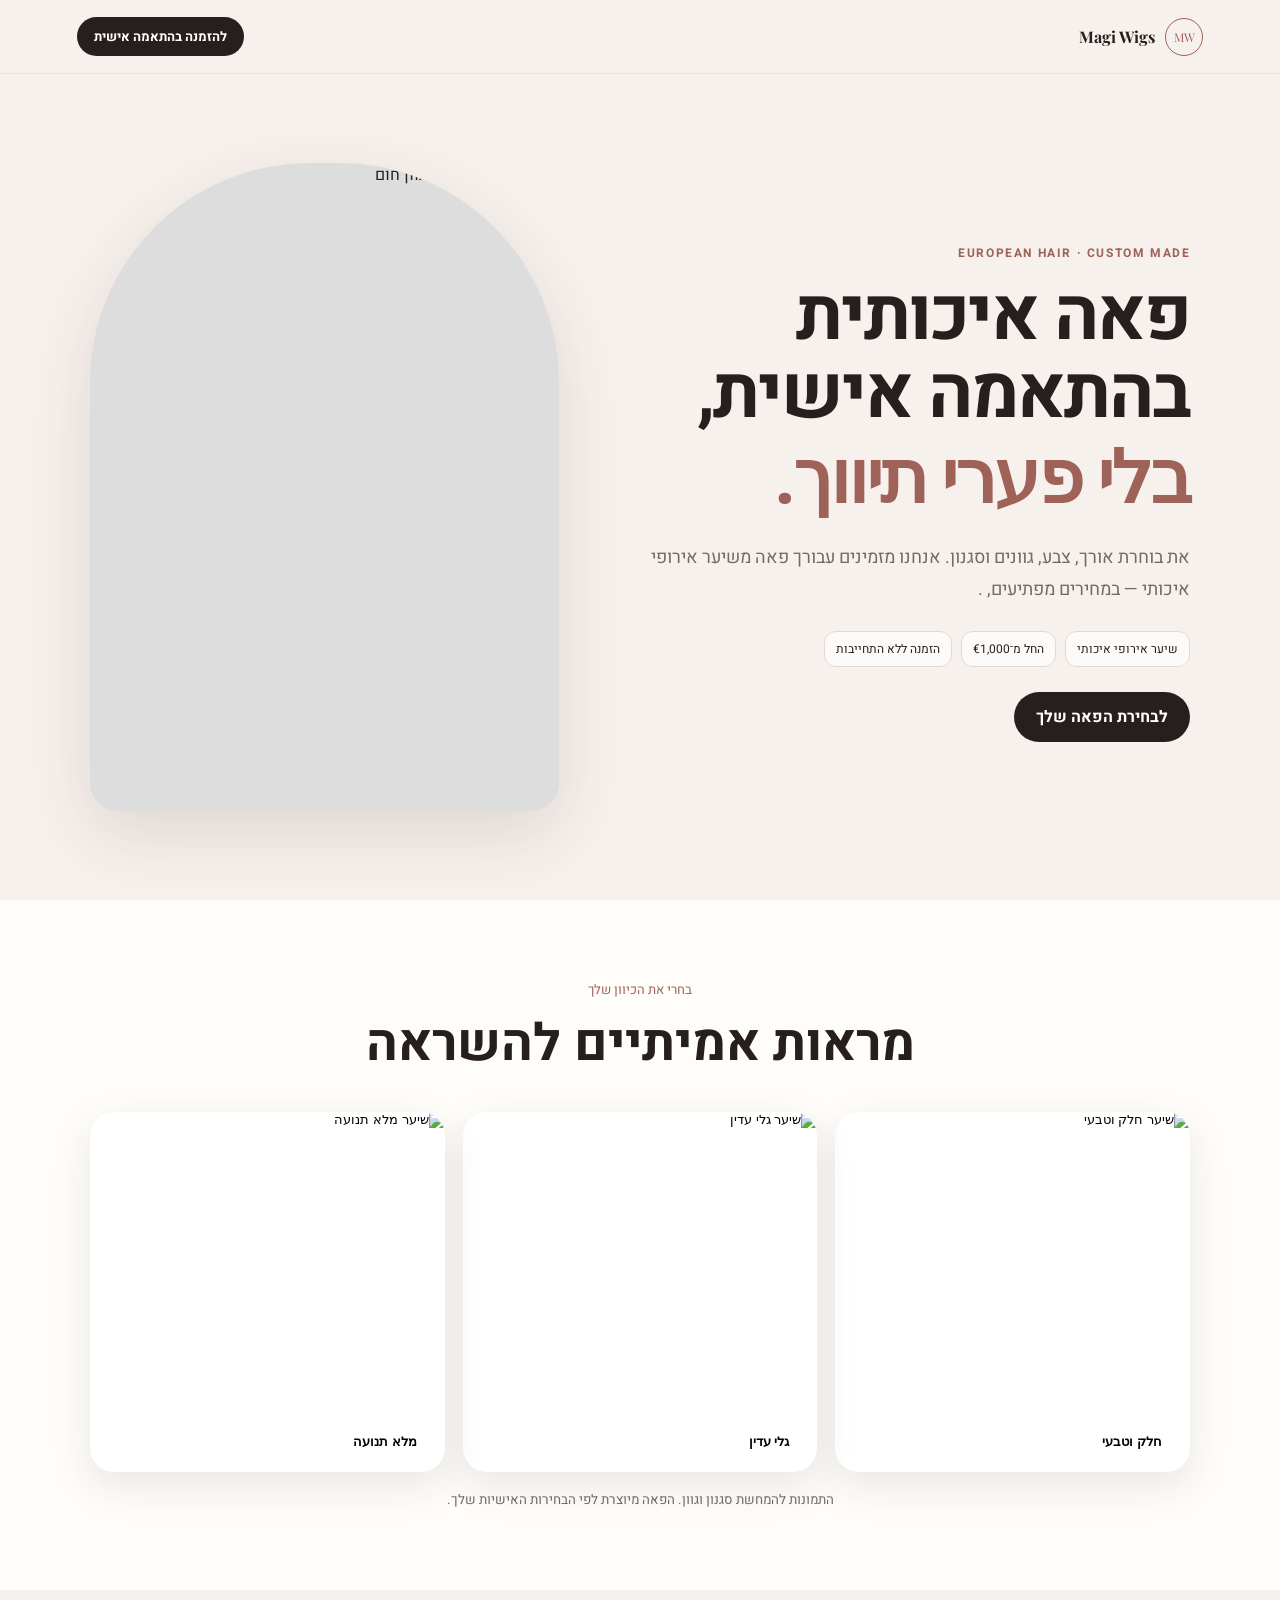
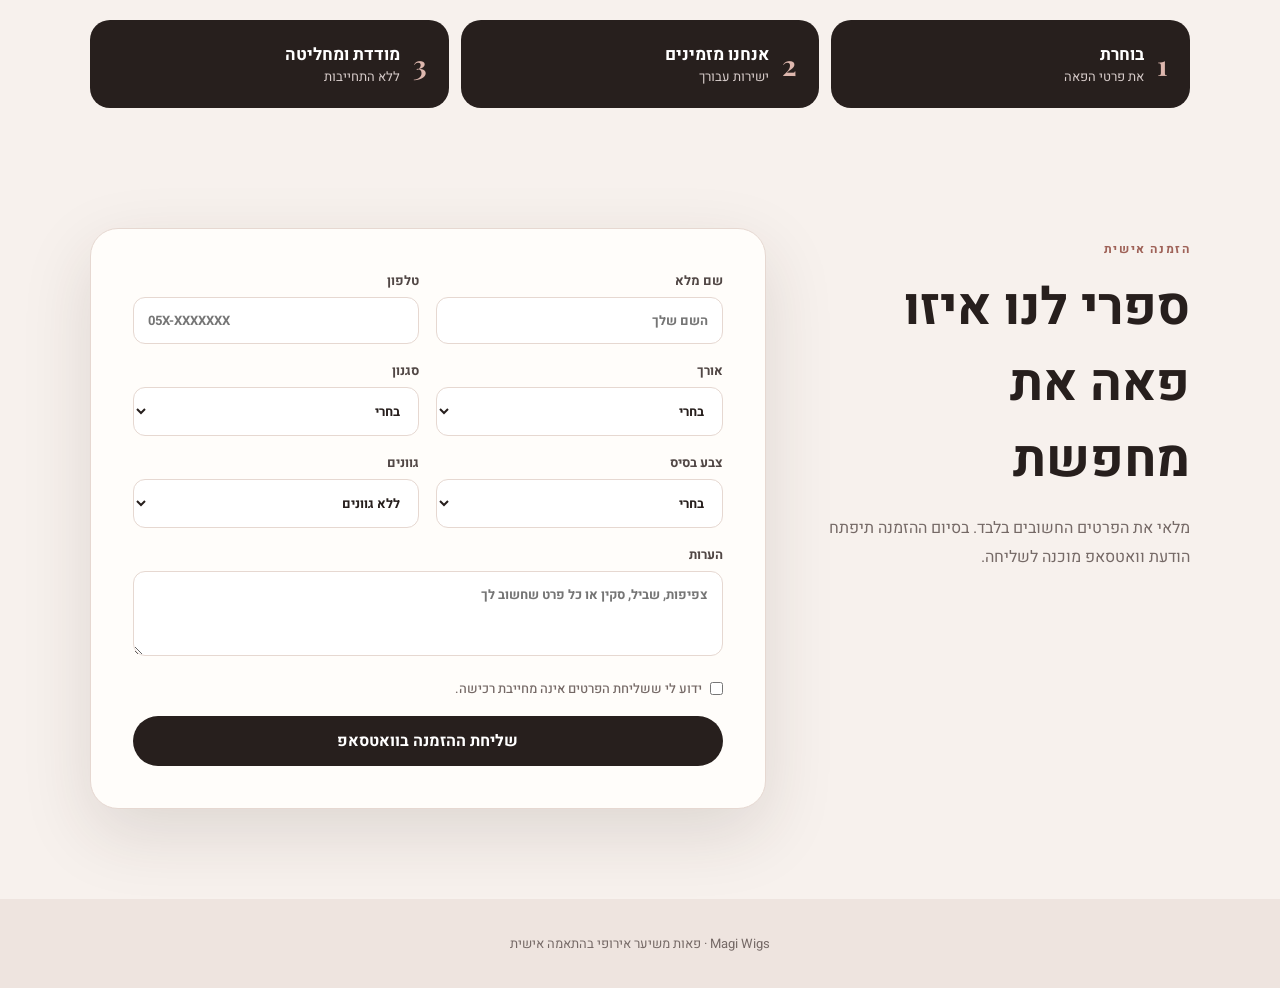
==== commit fa27be5c: "Update index.html" ====
--- a/index.html
+++ b/index.html
@@ -3,7 +3,7 @@
 <head>
   <meta charset="utf-8">
   <meta name="viewport" content="width=device-width,initial-scale=1">
-  <meta name="description" content="פאות איכותיות משיער אירופי בהתאמה אישית, החל מ־1,000 אירו ובהזמנה ללא התחייבות.">
+  <meta name="description" content="פאות איכותיות משיער אירופי בהתאמה אישית.">
   <title>Magi Wigs | פאה בהתאמה אישית</title>
   <link rel="preconnect" href="https://fonts.googleapis.com">
   <link rel="preconnect" href="https://fonts.gstatic.com" crossorigin>
@@ -13,15 +13,15 @@
 <body>
   <header>
     <a class="brand" href="#top"><span>MW</span><strong>Magi Wigs</strong></a>
-    <a class="header-btn" href="#order">להזמנה אישית</a>
+    <a class="header-btn" href="#order">להזמנה בהתאמה אישית</a>
   </header>
 
   <main id="top">
     <section class="hero">
       <div class="hero-copy">
         <p class="eyebrow">EUROPEAN HAIR · CUSTOM MADE</p>
-        <h1>פאה איכותית בהתאמה אישית,<br><em>בלי פערי התיווך.</em></h1>
-        <p class="lead">את בוחרת אורך, צבע, גוונים וסגנון. אנחנו מזמינים עבורך פאה משיער אירופי איכותי — במחירים מפתיעים, החל מ־1,000 אירו.</p>
+        <h1>פאה איכותית בהתאמה אישית,<br><em>בלי פערי תיווך.</em></h1>
+        <p class="lead">את בוחרת אורך, צבע, גוונים וסגנון. אנחנו מזמינים עבורך פאה משיער אירופי איכותי — במחירים מפתיעים, .</p>
         <div class="benefits">
           <span>שיער אירופי איכותי</span>
           <span>החל מ־€1,000</span>
@@ -31,7 +31,6 @@
       </div>
       <div class="hero-photo">
         <img src="https://images.unsplash.com/photo-1524504388940-b1c1722653e1?auto=format&fit=crop&w=1200&q=88" alt="שיער ארוך טבעי בגוון חום">
-        <div class="photo-label">מראה טבעי · התאמה אישית</div>
       </div>
     </section>
 
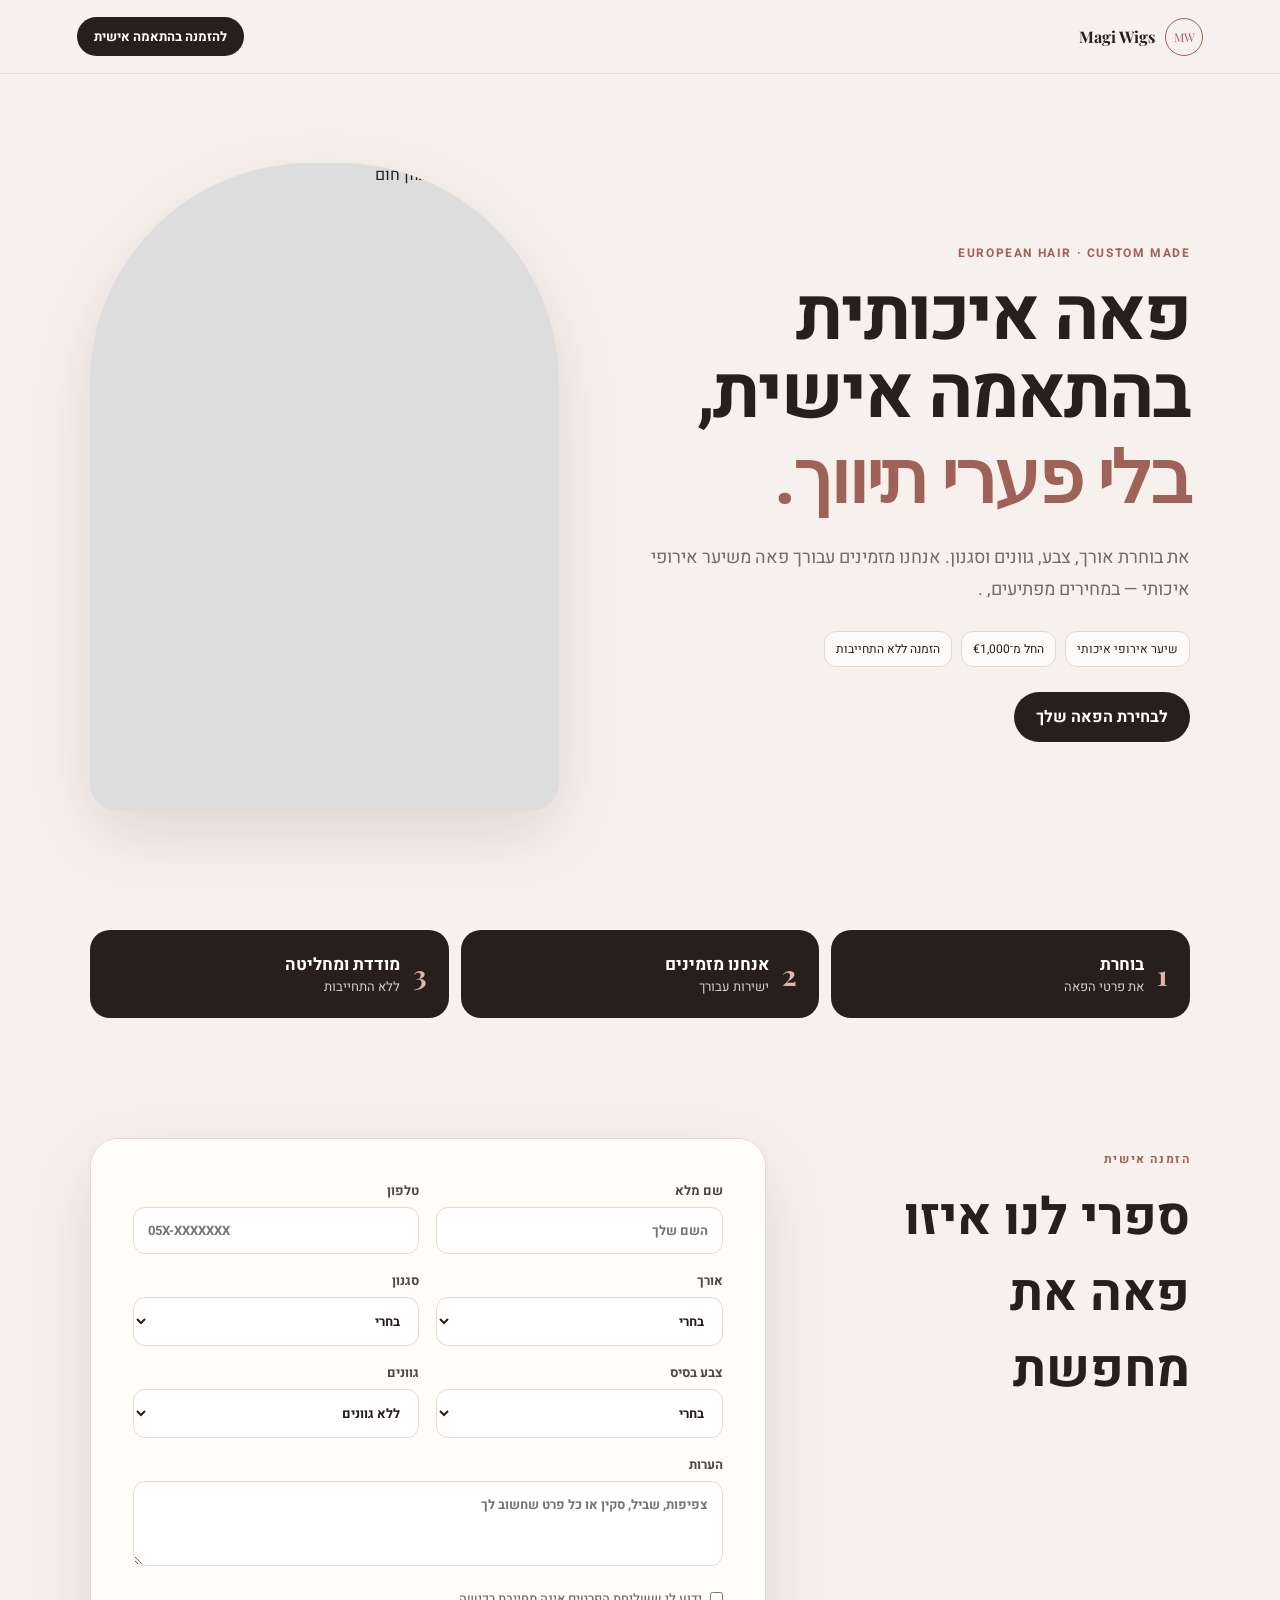
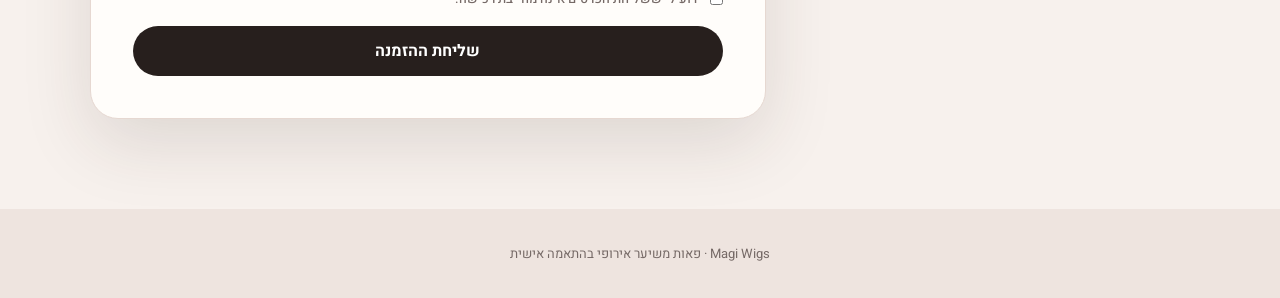
==== commit c6a19b05: "Update index.html" ====
--- a/index.html
+++ b/index.html
@@ -34,27 +34,7 @@
       </div>
     </section>
 
-    <section class="looks">
-      <div class="section-title">
-        <p>בחרי את הכיוון שלך</p>
-        <h2>מראות אמיתיים להשראה</h2>
-      </div>
-      <div class="look-grid">
-        <button class="look-card" type="button" data-style="חלק וטבעי">
-          <img src="https://images.unsplash.com/photo-1494790108377-be9c29b29330?auto=format&fit=crop&w=900&q=85" alt="שיער חלק וטבעי">
-          <span>חלק וטבעי</span>
-        </button>
-        <button class="look-card" type="button" data-style="גלי עדין">
-          <img src="https://images.unsplash.com/photo-1488426862026-3ee34a7d66df?auto=format&fit=crop&w=900&q=85" alt="שיער גלי עדין">
-          <span>גלי עדין</span>
-        </button>
-        <button class="look-card" type="button" data-style="מלא תנועה">
-          <img src="https://images.unsplash.com/photo-1534528741775-53994a69daeb?auto=format&fit=crop&w=900&q=85" alt="שיער מלא תנועה">
-          <span>מלא תנועה</span>
-        </button>
-      </div>
-      <small class="image-note">התמונות להמחשת סגנון וגוון. הפאה מיוצרת לפי הבחירות האישיות שלך.</small>
-    </section>
+
 
     <section class="how">
       <div><b>1</b><span><strong>בוחרת</strong> את פרטי הפאה</span></div>
@@ -66,7 +46,6 @@
       <div class="order-intro">
         <p class="eyebrow">הזמנה אישית</p>
         <h2>ספרי לנו איזו פאה את מחפשת</h2>
-        <p>מלאי את הפרטים החשובים בלבד. בסיום ההזמנה תיפתח הודעת וואטסאפ מוכנה לשליחה.</p>
       </div>
 
       <form id="wigForm">
@@ -88,7 +67,7 @@
           <label class="wide">הערות<textarea name="notes" rows="3" placeholder="צפיפות, שביל, סקין או כל פרט שחשוב לך"></textarea></label>
         </div>
         <label class="consent"><input type="checkbox" required> ידוע לי ששליחת הפרטים אינה מחייבת רכישה.</label>
-        <button class="submit" type="submit">שליחת ההזמנה בוואטסאפ</button>
+        <button class="submit" type="submit">שליחת ההזמנה </button>
       </form>
     </section>
   </main>
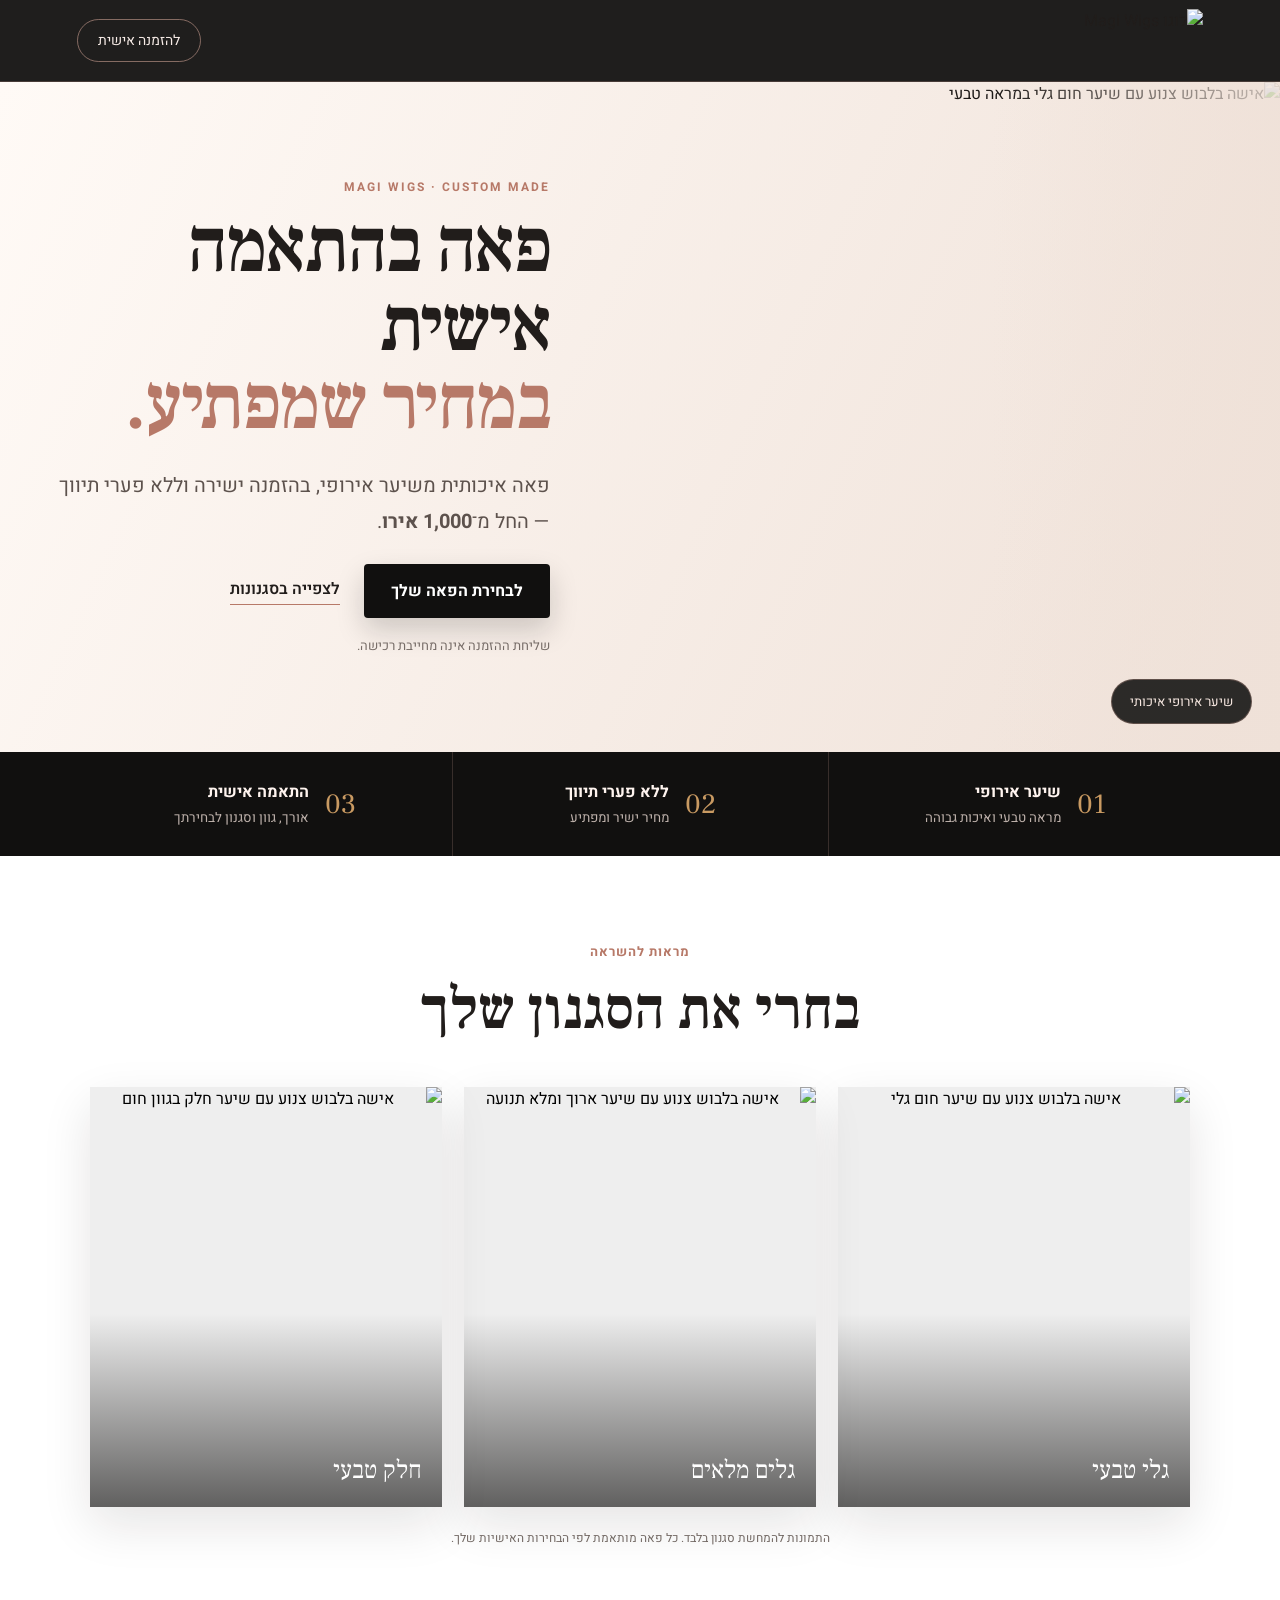
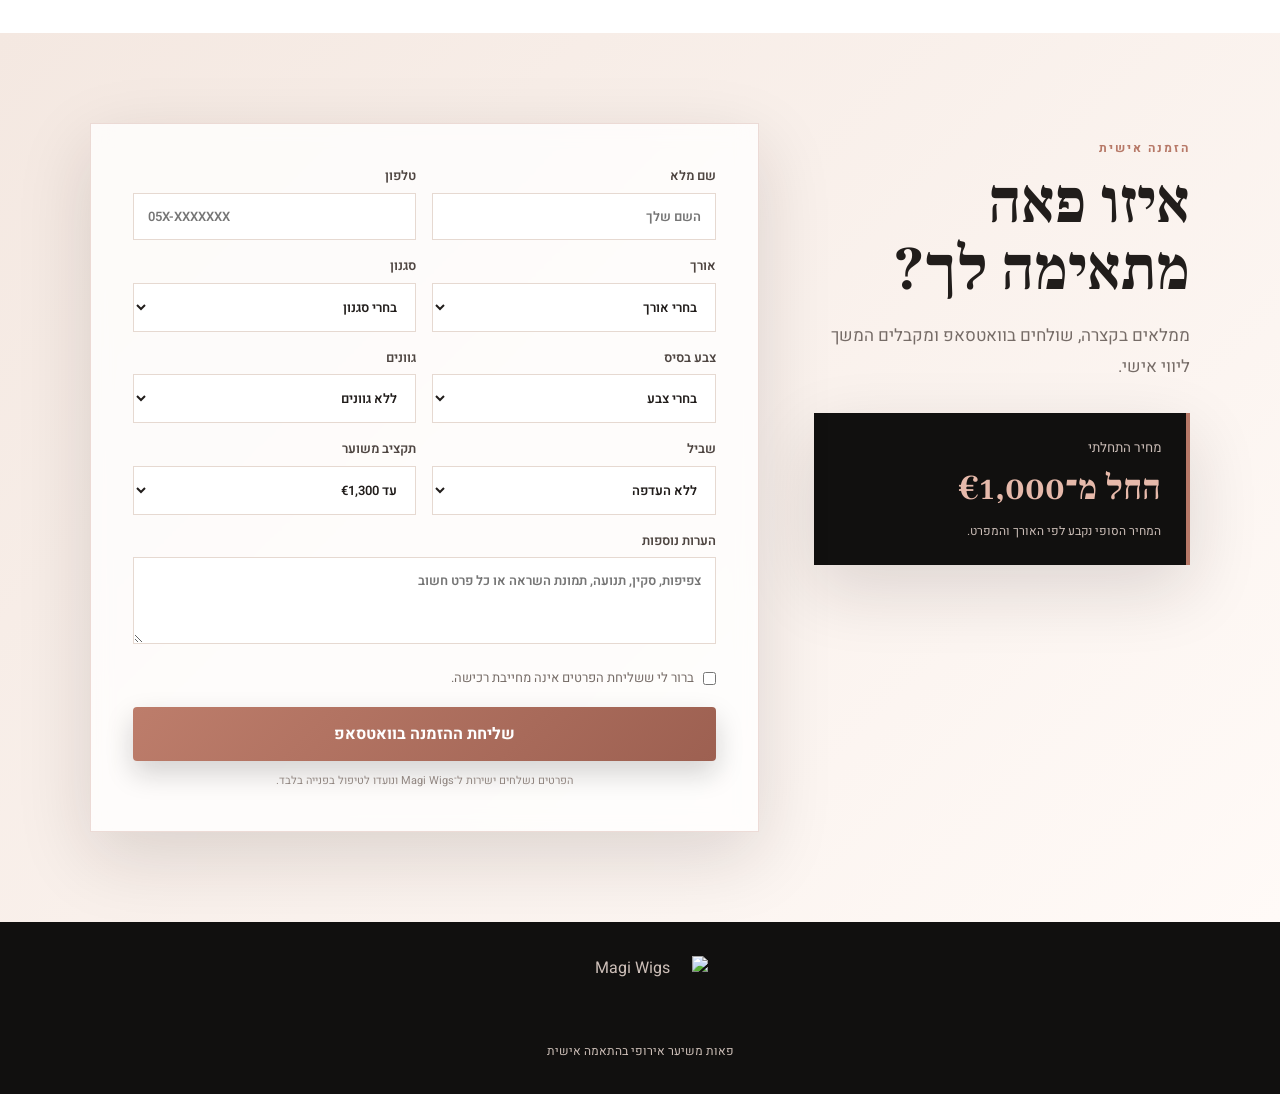
==== commit 3b373026: "Add files via upload" ====
--- a/index.html
+++ b/index.html
@@ -3,76 +3,165 @@
 <head>
   <meta charset="utf-8">
   <meta name="viewport" content="width=device-width,initial-scale=1">
-  <meta name="description" content="פאות איכותיות משיער אירופי בהתאמה אישית.">
+  <meta name="theme-color" content="#11100f">
+  <meta name="description" content="Magi Wigs — פאות איכותיות משיער אירופי בהתאמה אישית, ללא פערי תיווך, החל מ־1,000 אירו ובהזמנה ללא התחייבות.">
   <title>Magi Wigs | פאה בהתאמה אישית</title>
   <link rel="preconnect" href="https://fonts.googleapis.com">
   <link rel="preconnect" href="https://fonts.gstatic.com" crossorigin>
-  <link href="https://fonts.googleapis.com/css2?family=Heebo:wght@400;500;600;700;800&family=Playfair+Display:wght@600;700&display=swap" rel="stylesheet">
+  <link href="https://fonts.googleapis.com/css2?family=Heebo:wght@300;400;500;600;700&family=Frank+Ruhl+Libre:wght@500;600;700&display=swap" rel="stylesheet">
+  <link rel="icon" href="assets/magiwigs-logo.png">
   <link rel="stylesheet" href="styles.css">
 </head>
 <body>
-  <header>
-    <a class="brand" href="#top"><span>MW</span><strong>Magi Wigs</strong></a>
-    <a class="header-btn" href="#order">להזמנה בהתאמה אישית</a>
+  <header class="site-header">
+    <a class="logo-wrap" href="#top" aria-label="Magi Wigs">
+      <img src="assets/magiwigs-logo.png" alt="לוגו Magi Wigs">
+    </a>
+    <a class="header-cta" href="#order">להזמנה אישית</a>
   </header>
 
   <main id="top">
     <section class="hero">
+      <div class="hero-image">
+        <img src="assets/look-soft.jpg" alt="אישה בלבוש צנוע עם שיער חום גלי במראה טבעי">
+        <div class="image-badge">שיער אירופי איכותי</div>
+      </div>
+
       <div class="hero-copy">
-        <p class="eyebrow">EUROPEAN HAIR · CUSTOM MADE</p>
-        <h1>פאה איכותית בהתאמה אישית,<br><em>בלי פערי תיווך.</em></h1>
-        <p class="lead">את בוחרת אורך, צבע, גוונים וסגנון. אנחנו מזמינים עבורך פאה משיער אירופי איכותי — במחירים מפתיעים, .</p>
-        <div class="benefits">
-          <span>שיער אירופי איכותי</span>
-          <span>החל מ־€1,000</span>
-          <span>הזמנה ללא התחייבות</span>
+        <p class="kicker">MAGI WIGS · CUSTOM MADE</p>
+        <h1>פאה בהתאמה אישית<br><span>במחיר שמפתיע.</span></h1>
+        <p class="lead">פאה איכותית משיער אירופי, בהזמנה ישירה וללא פערי תיווך — החל מ־<strong>1,000 אירו</strong>.</p>
+        <div class="hero-actions">
+          <a class="primary-button" href="#order">לבחירת הפאה שלך</a>
+          <a class="text-link" href="#looks">לצפייה בסגנונות</a>
         </div>
-        <a class="primary" href="#order">לבחירת הפאה שלך</a>
-      </div>
-      <div class="hero-photo">
-        <img src="https://images.unsplash.com/photo-1524504388940-b1c1722653e1?auto=format&fit=crop&w=1200&q=88" alt="שיער ארוך טבעי בגוון חום">
+        <p class="no-risk">שליחת ההזמנה אינה מחייבת רכישה.</p>
       </div>
     </section>
 
-
-
-    <section class="how">
-      <div><b>1</b><span><strong>בוחרת</strong> את פרטי הפאה</span></div>
-      <div><b>2</b><span><strong>אנחנו מזמינים</strong> ישירות עבורך</span></div>
-      <div><b>3</b><span><strong>מודדת ומחליטה</strong> ללא התחייבות</span></div>
+    <section class="trust-strip" aria-label="יתרונות">
+      <article><span>01</span><div><strong>שיער אירופי</strong><small>מראה טבעי ואיכות גבוהה</small></div></article>
+      <article><span>02</span><div><strong>ללא פערי תיווך</strong><small>מחיר ישיר ומפתיע</small></div></article>
+      <article><span>03</span><div><strong>התאמה אישית</strong><small>אורך, גוון וסגנון לבחירתך</small></div></article>
     </section>
 
-    <section id="order" class="order">
-      <div class="order-intro">
-        <p class="eyebrow">הזמנה אישית</p>
-        <h2>ספרי לנו איזו פאה את מחפשת</h2>
+    <section id="looks" class="looks-section">
+      <div class="section-heading">
+        <p>מראות להשראה</p>
+        <h2>בחרי את הסגנון שלך</h2>
       </div>
 
-      <form id="wigForm">
-        <div class="grid">
-          <label>שם מלא<input name="fullName" required placeholder="השם שלך"></label>
-          <label>טלפון<input name="phone" type="tel" required placeholder="05X-XXXXXXX"></label>
+      <div class="look-grid">
+        <button class="look-card" type="button" data-style="גלי טבעי">
+          <img src="assets/look-waves.jpg" alt="אישה בלבוש צנוע עם שיער חום גלי">
+          <span>גלי טבעי</span>
+        </button>
+        <button class="look-card" type="button" data-style="גלים מלאים">
+          <img src="assets/look-back.jpg" alt="אישה בלבוש צנוע עם שיער ארוך ומלא תנועה">
+          <span>גלים מלאים</span>
+        </button>
+        <button class="look-card" type="button" data-style="חלק טבעי">
+          <img src="assets/look-straight.jpg" alt="אישה בלבוש צנוע עם שיער חלק בגוון חום">
+          <span>חלק טבעי</span>
+        </button>
+      </div>
+      <p class="photo-note">התמונות להמחשת סגנון בלבד. כל פאה מותאמת לפי הבחירות האישיות שלך.</p>
+    </section>
+
+    <section id="order" class="order-section">
+      <aside class="order-copy">
+        <p class="kicker">הזמנה אישית</p>
+        <h2>איזו פאה מתאימה לך?</h2>
+        <p>ממלאים בקצרה, שולחים בוואטסאפ ומקבלים המשך ליווי אישי.</p>
+        <div class="price-card">
+          <small>מחיר התחלתי</small>
+          <strong>החל מ־€1,000</strong>
+          <span>המחיר הסופי נקבע לפי האורך והמפרט.</span>
+        </div>
+      </aside>
+
+      <form id="wigForm" novalidate>
+        <div class="form-grid">
+          <label>שם מלא
+            <input name="fullName" autocomplete="name" required placeholder="השם שלך">
+          </label>
+          <label>טלפון
+            <input name="phone" type="tel" autocomplete="tel" required placeholder="05X-XXXXXXX">
+          </label>
           <label>אורך
-            <select name="length" required><option value="">בחרי</option><option>8–10 אינץ׳</option><option>12–14 אינץ׳</option><option>16–18 אינץ׳</option><option>20 אינץ׳ ומעלה</option></select>
+            <select name="length" required>
+              <option value="">בחרי אורך</option>
+              <option>8–10 אינץ׳</option>
+              <option>12–14 אינץ׳</option>
+              <option>16–18 אינץ׳</option>
+              <option>20 אינץ׳ ומעלה</option>
+            </select>
           </label>
           <label>סגנון
-            <select id="styleField" name="style" required><option value="">בחרי</option><option>חלק וטבעי</option><option>גלי עדין</option><option>מלא תנועה</option><option>מתולתל</option><option>בוב</option></select>
+            <select id="styleField" name="style" required>
+              <option value="">בחרי סגנון</option>
+              <option>חלק טבעי</option>
+              <option>גלי טבעי</option>
+              <option>גלים מלאים</option>
+              <option>מתולתל</option>
+              <option>בוב</option>
+            </select>
           </label>
           <label>צבע בסיס
-            <select name="baseColor" required><option value="">בחרי</option><option>שחור טבעי</option><option>חום כהה</option><option>חום טבעי</option><option>חום בהיר</option><option>בלונד כהה</option><option>בלונד</option></select>
+            <select name="baseColor" required>
+              <option value="">בחרי צבע</option>
+              <option>שחור טבעי</option>
+              <option>חום כהה</option>
+              <option>חום טבעי</option>
+              <option>חום בהיר</option>
+              <option>בלונד כהה</option>
+            </select>
           </label>
           <label>גוונים
-            <select name="highlights"><option>ללא גוונים</option><option>גוונים עדינים</option><option>גוונים אפרפרים</option><option>גוונים חמים</option><option>בליאז׳</option></select>
+            <select name="highlights">
+              <option>ללא גוונים</option>
+              <option>גוונים עדינים</option>
+              <option>גוונים אפרפרים</option>
+              <option>גוונים חמים</option>
+              <option>בליאז׳</option>
+            </select>
           </label>
-          <label class="wide">הערות<textarea name="notes" rows="3" placeholder="צפיפות, שביל, סקין או כל פרט שחשוב לך"></textarea></label>
+          <label>שביל
+            <select name="parting">
+              <option>ללא העדפה</option>
+              <option>שביל אמצע</option>
+              <option>שביל צד ימין</option>
+              <option>שביל צד שמאל</option>
+            </select>
+          </label>
+          <label>תקציב משוער
+            <select name="budget">
+              <option>עד €1,300</option>
+              <option>€1,300–€1,600</option>
+              <option>€1,600–€2,000</option>
+              <option>מעל €2,000</option>
+            </select>
+          </label>
+          <label class="full-width">הערות נוספות
+            <textarea name="notes" rows="3" placeholder="צפיפות, סקין, תנועה, תמונת השראה או כל פרט חשוב"></textarea>
+          </label>
         </div>
-        <label class="consent"><input type="checkbox" required> ידוע לי ששליחת הפרטים אינה מחייבת רכישה.</label>
-        <button class="submit" type="submit">שליחת ההזמנה </button>
+
+        <label class="consent">
+          <input type="checkbox" required>
+          <span>ברור לי ששליחת הפרטים אינה מחייבת רכישה.</span>
+        </label>
+        <button class="submit-button" type="submit">שליחת ההזמנה בוואטסאפ</button>
+        <p class="privacy">הפרטים נשלחים ישירות ל־Magi Wigs ונועדו לטיפול בפנייה בלבד.</p>
       </form>
     </section>
   </main>
 
-  <footer>Magi Wigs · פאות משיער אירופי בהתאמה אישית</footer>
+  <footer>
+    <img src="assets/magiwigs-logo.png" alt="Magi Wigs">
+    <p>פאות משיער אירופי בהתאמה אישית</p>
+  </footer>
+
   <script src="script.js"></script>
 </body>
 </html>
--- a/styles.css
+++ b/styles.css
@@ -1,4 +1,136 @@
-:root{--bg:#f7f1ed;--paper:#fffdfa;--ink:#271f1d;--muted:#756966;--rose:#9f6258;--line:#e6d8d1;--shadow:0 24px 70px rgba(54,35,30,.13)}
-*{box-sizing:border-box}html{scroll-behavior:smooth}body{margin:0;background:var(--bg);color:var(--ink);font-family:Heebo,sans-serif}a{text-decoration:none;color:inherit}header{height:74px;padding:0 clamp(18px,6vw,90px);display:flex;align-items:center;justify-content:space-between;position:sticky;top:0;z-index:10;background:rgba(247,241,237,.9);backdrop-filter:blur(14px);border-bottom:1px solid rgba(159,98,88,.12)}.brand{display:flex;align-items:center;gap:10px;font-family:'Playfair Display',serif}.brand span{width:38px;height:38px;border:1px solid var(--rose);border-radius:50%;display:grid;place-items:center;font-size:12px;color:var(--rose)}.header-btn,.primary,.submit{border:0;border-radius:999px;background:var(--ink);color:#fff;padding:13px 22px;font:inherit;font-weight:700;cursor:pointer;display:inline-flex;justify-content:center;transition:.2s}.header-btn{padding:10px 17px;font-size:13px}.header-btn:hover,.primary:hover,.submit:hover{background:var(--rose);transform:translateY(-2px)}.hero{min-height:calc(100vh - 74px);padding:55px clamp(18px,7vw,105px);display:grid;grid-template-columns:1fr .82fr;gap:60px;align-items:center}.eyebrow{font-size:12px;letter-spacing:1.6px;color:var(--rose);font-weight:700}.hero h1{font-size:clamp(44px,5.7vw,76px);line-height:1.07;letter-spacing:-2px;margin:16px 0 22px}.hero h1 em{font-family:'Playfair Display',serif;font-style:normal;color:var(--rose)}.lead{max-width:650px;font-size:18px;line-height:1.8;color:var(--muted)}.benefits{display:flex;gap:9px;flex-wrap:wrap;margin:25px 0}.benefits span{background:rgba(255,255,255,.7);border:1px solid var(--line);padding:8px 11px;border-radius:12px;font-size:12px}.hero-photo{height:min(650px,72vh);border-radius:220px 220px 28px 28px;overflow:hidden;position:relative;box-shadow:var(--shadow);background:#ddd}.hero-photo img{width:100%;height:100%;object-fit:cover}.photo-label{position:absolute;bottom:18px;right:18px;left:18px;background:rgba(255,253,250,.88);backdrop-filter:blur(12px);padding:13px 16px;border-radius:15px;font-weight:700;text-align:center}.looks{padding:80px clamp(18px,7vw,105px);background:var(--paper)}.section-title{text-align:center;margin-bottom:30px}.section-title p{margin:0;color:var(--rose);font-size:13px}.section-title h2,.order h2{font-size:clamp(34px,4vw,54px);margin:7px 0}.look-grid{display:grid;grid-template-columns:repeat(3,1fr);gap:18px;max-width:1100px;margin:auto}.look-card{padding:0;border:0;background:#fff;border-radius:24px;overflow:hidden;box-shadow:0 14px 40px rgba(40,27,24,.1);cursor:pointer;position:relative;text-align:right}.look-card img{display:block;width:100%;height:360px;object-fit:cover;transition:.35s}.look-card span{position:absolute;right:14px;bottom:14px;background:rgba(255,255,255,.9);padding:9px 14px;border-radius:999px;font-weight:700}.look-card:hover img,.look-card.selected img{transform:scale(1.04)}.look-card.selected{outline:3px solid var(--rose)}.image-note{display:block;text-align:center;color:var(--muted);margin-top:18px}.how{padding:30px clamp(18px,7vw,105px);display:grid;grid-template-columns:repeat(3,1fr);gap:12px}.how div{background:var(--ink);color:#fff;border-radius:20px;padding:22px;display:flex;align-items:center;gap:13px}.how b{font-family:'Playfair Display',serif;font-size:28px;color:#ddb7ae}.how span,.how strong{display:block}.how span{font-size:13px;color:#d7ccca}.how strong{font-size:17px;color:#fff}.order{padding:90px clamp(18px,7vw,105px);display:grid;grid-template-columns:.7fr 1.3fr;gap:60px;align-items:start}.order-intro{position:sticky;top:115px}.order-intro>p:last-child{color:var(--muted);line-height:1.8}form{background:var(--paper);border:1px solid var(--line);border-radius:28px;padding:clamp(22px,4vw,42px);box-shadow:var(--shadow)}.grid{display:grid;grid-template-columns:1fr 1fr;gap:17px}label{font-size:13px;font-weight:700;color:#514745}input,select,textarea{width:100%;margin-top:7px;padding:13px 14px;border:1px solid var(--line);border-radius:12px;background:#fff;color:var(--ink);font:inherit;outline:none}input:focus,select:focus,textarea:focus{border-color:var(--rose);box-shadow:0 0 0 4px rgba(159,98,88,.1)}.wide{grid-column:1/-1}.consent{display:flex;align-items:center;gap:8px;margin:18px 0;color:var(--muted);font-weight:500}.consent input{width:auto;margin:0}.submit{width:100%;font-size:16px}footer{text-align:center;padding:35px 20px;background:#eee4df;color:var(--muted);font-size:13px}
-@media(max-width:850px){.hero,.order{grid-template-columns:1fr}.hero{padding-top:35px}.hero-photo{height:520px;max-width:520px;width:100%;margin:auto}.look-grid{grid-template-columns:1fr 1fr}.how{grid-template-columns:1fr}.order-intro{position:static}}
-@media(max-width:560px){header{height:66px}.hero{min-height:auto}.hero h1{font-size:42px}.lead{font-size:16px}.hero-photo{height:430px}.look-grid{grid-template-columns:1fr}.look-card img{height:390px}.grid{grid-template-columns:1fr}.wide{grid-column:auto}.looks,.order{padding-top:65px;padding-bottom:65px}.header-btn{padding:9px 13px}.brand strong{font-size:16px}}
+:root{
+  --black:#11100f;
+  --black-soft:#1b1918;
+  --ivory:#fbf8f4;
+  --cream:#f2e9e2;
+  --rose:#b77968;
+  --rose-light:#d9aa9b;
+  --gold:#c99a62;
+  --ink:#211d1b;
+  --muted:#766c67;
+  --line:#e6d9d1;
+  --shadow:0 24px 70px rgba(35,24,20,.14);
+}
+
+*{box-sizing:border-box}
+html{scroll-behavior:smooth}
+body{margin:0;background:var(--ivory);color:var(--ink);font-family:"Heebo",Arial,sans-serif;line-height:1.5}
+img{display:block;max-width:100%}
+a{text-decoration:none;color:inherit}
+button,input,select,textarea{font:inherit}
+
+.site-header{
+  height:82px;
+  padding:0 clamp(20px,6vw,92px);
+  display:flex;
+  align-items:center;
+  justify-content:space-between;
+  position:sticky;
+  top:0;
+  z-index:20;
+  background:rgba(17,16,15,.94);
+  backdrop-filter:blur(14px);
+  border-bottom:1px solid rgba(217,170,155,.22);
+}
+.logo-wrap img{width:142px;height:64px;object-fit:contain}
+.header-cta{color:#f8ede8;border:1px solid rgba(217,170,155,.55);border-radius:999px;padding:10px 20px;font-size:14px;transition:.25s}
+.header-cta:hover{background:var(--rose);border-color:var(--rose);transform:translateY(-2px)}
+
+.hero{
+  min-height:670px;
+  display:grid;
+  grid-template-columns:1fr 1fr;
+  background:linear-gradient(115deg,#fffaf6 0%,#efe1d8 100%);
+}
+.hero-image{position:relative;min-height:670px;overflow:hidden}
+.hero-image::after{content:"";position:absolute;inset:0;background:linear-gradient(90deg,transparent 55%,rgba(239,225,216,.82) 100%)}
+.hero-image img{width:100%;height:100%;object-fit:cover;object-position:center top;filter:saturate(.92) contrast(1.03)}
+.image-badge{position:absolute;bottom:28px;right:28px;z-index:2;background:rgba(17,16,15,.88);color:#f7e8e1;padding:12px 18px;border-radius:999px;font-size:13px;border:1px solid rgba(217,170,155,.3)}
+.hero-copy{display:flex;flex-direction:column;justify-content:center;padding:70px clamp(26px,7vw,110px) 70px 45px}
+.kicker{margin:0 0 13px;color:var(--rose);font-size:12px;font-weight:700;letter-spacing:2px}
+.hero h1,.section-heading h2,.order-copy h2{font-family:"Frank Ruhl Libre",serif}
+.hero h1{margin:0;font-size:clamp(50px,6vw,82px);line-height:1.02;font-weight:600;letter-spacing:-1.5px}
+.hero h1 span{color:var(--rose)}
+.lead{font-size:20px;line-height:1.8;color:#5d524d;max-width:590px;margin:24px 0}
+.hero-actions{display:flex;align-items:center;gap:24px;flex-wrap:wrap}
+.primary-button,.submit-button{display:inline-flex;align-items:center;justify-content:center;border:0;background:var(--black);color:#fff;border-radius:4px;padding:15px 27px;font-weight:700;cursor:pointer;transition:.25s;box-shadow:0 12px 28px rgba(17,16,15,.18)}
+.primary-button:hover,.submit-button:hover{background:var(--rose);transform:translateY(-2px)}
+.text-link{font-weight:600;border-bottom:1px solid var(--rose);padding-bottom:3px}
+.no-risk{margin:18px 0 0;color:var(--muted);font-size:13px}
+
+.trust-strip{display:grid;grid-template-columns:repeat(3,1fr);background:var(--black);color:#fff;padding:0 clamp(20px,6vw,92px)}
+.trust-strip article{display:flex;align-items:center;justify-content:center;gap:16px;padding:28px 24px;border-left:1px solid rgba(217,170,155,.2)}
+.trust-strip article:last-child{border-left:0}
+.trust-strip span{font-family:"Frank Ruhl Libre",serif;color:var(--gold);font-size:28px}
+.trust-strip strong,.trust-strip small{display:block}
+.trust-strip strong{font-size:16px;color:#fff4ef}
+.trust-strip small{color:#bfb2ac;margin-top:4px}
+
+.looks-section{padding:86px clamp(20px,7vw,105px);background:#fff}
+.section-heading{text-align:center;margin-bottom:34px}
+.section-heading p{color:var(--rose);font-size:13px;margin:0;font-weight:700;letter-spacing:1px}
+.section-heading h2{font-size:clamp(38px,5vw,58px);margin:5px 0 0;font-weight:600}
+.look-grid{max-width:1100px;margin:auto;display:grid;grid-template-columns:repeat(3,1fr);gap:22px}
+.look-card{position:relative;border:0;padding:0;background:#eee;overflow:hidden;cursor:pointer;height:420px;box-shadow:0 18px 46px rgba(30,22,18,.11);transition:.3s}
+.look-card::after{content:"";position:absolute;inset:0;background:linear-gradient(0deg,rgba(17,16,15,.64),transparent 46%);transition:.3s}
+.look-card img{width:100%;height:100%;object-fit:cover;transition:.45s}
+.look-card span{position:absolute;right:20px;bottom:18px;z-index:2;color:#fff;font-family:"Frank Ruhl Libre",serif;font-size:25px}
+.look-card:hover{transform:translateY(-5px)}
+.look-card:hover img,.look-card.selected img{transform:scale(1.05)}
+.look-card.selected{outline:3px solid var(--rose);outline-offset:4px}
+.photo-note{text-align:center;color:var(--muted);font-size:12px;margin:22px 0 0}
+
+.order-section{display:grid;grid-template-columns:.72fr 1.28fr;gap:55px;padding:90px clamp(20px,7vw,105px);background:linear-gradient(135deg,#f4e8e1,#fffaf7)}
+.order-copy{padding-top:16px}
+.order-copy h2{font-size:clamp(42px,5vw,62px);line-height:1.08;margin:8px 0 15px}
+.order-copy>p:not(.kicker){color:var(--muted);font-size:17px;line-height:1.8;max-width:390px}
+.price-card{margin-top:30px;background:var(--black);color:#fff;padding:25px;border-right:4px solid var(--rose);max-width:390px;box-shadow:var(--shadow)}
+.price-card small,.price-card span{display:block;color:#cbbdb7}
+.price-card strong{display:block;font-family:"Frank Ruhl Libre",serif;font-size:35px;color:#e6b9aa;margin:5px 0 7px}
+.price-card span{font-size:12px}
+
+form{background:rgba(255,255,255,.78);border:1px solid rgba(183,121,104,.25);padding:clamp(24px,4vw,42px);box-shadow:var(--shadow);backdrop-filter:blur(10px)}
+.form-grid{display:grid;grid-template-columns:repeat(2,1fr);gap:16px}
+label{font-size:13px;font-weight:600;color:#4e4541}
+input,select,textarea{width:100%;margin-top:7px;border:1px solid var(--line);background:#fff;padding:13px 14px;color:var(--ink);outline:0;border-radius:0;transition:.2s}
+input:focus,select:focus,textarea:focus{border-color:var(--rose);box-shadow:0 0 0 3px rgba(183,121,104,.12)}
+textarea{resize:vertical}
+.full-width{grid-column:1/-1}
+.consent{display:flex;gap:9px;align-items:flex-start;margin:19px 0;color:var(--muted);font-weight:400}
+.consent input{width:auto;margin:4px 0 0;accent-color:var(--rose)}
+.submit-button{width:100%;font-size:16px;background:linear-gradient(135deg,#bd7d6b,#9d6051)}
+.privacy{text-align:center;font-size:11px;color:#918681;margin:12px 0 0}
+
+footer{background:var(--black);color:#cdbfb8;text-align:center;padding:34px 20px}
+footer img{width:135px;height:80px;object-fit:contain;margin:0 auto 6px}
+footer p{font-size:12px;margin:0}
+
+@media(max-width:900px){
+  .hero{grid-template-columns:1fr;min-height:auto}
+  .hero-image{min-height:560px;order:2}
+  .hero-image::after{background:linear-gradient(0deg,rgba(239,225,216,.65),transparent 35%)}
+  .hero-copy{order:1;padding:60px 28px 48px;text-align:center;align-items:center}
+  .hero-actions{justify-content:center}
+  .trust-strip{grid-template-columns:1fr}
+  .trust-strip article{border-left:0;border-bottom:1px solid rgba(217,170,155,.2);justify-content:flex-start}
+  .trust-strip article:last-child{border-bottom:0}
+  .order-section{grid-template-columns:1fr}
+  .order-copy{text-align:center}
+  .order-copy>p:not(.kicker),.price-card{margin-left:auto;margin-right:auto}
+}
+
+@media(max-width:650px){
+  .site-header{height:72px;padding:0 16px}
+  .logo-wrap img{width:112px;height:54px}
+  .header-cta{padding:8px 14px;font-size:12px}
+  .hero h1{font-size:44px}
+  .lead{font-size:17px}
+  .hero-image{min-height:470px}
+  .image-badge{right:16px;bottom:16px}
+  .looks-section,.order-section{padding:64px 16px}
+  .look-grid{grid-template-columns:1fr}
+  .look-card{height:410px}
+  .form-grid{grid-template-columns:1fr}
+  .full-width{grid-column:auto}
+  form{padding:22px 17px}
+}
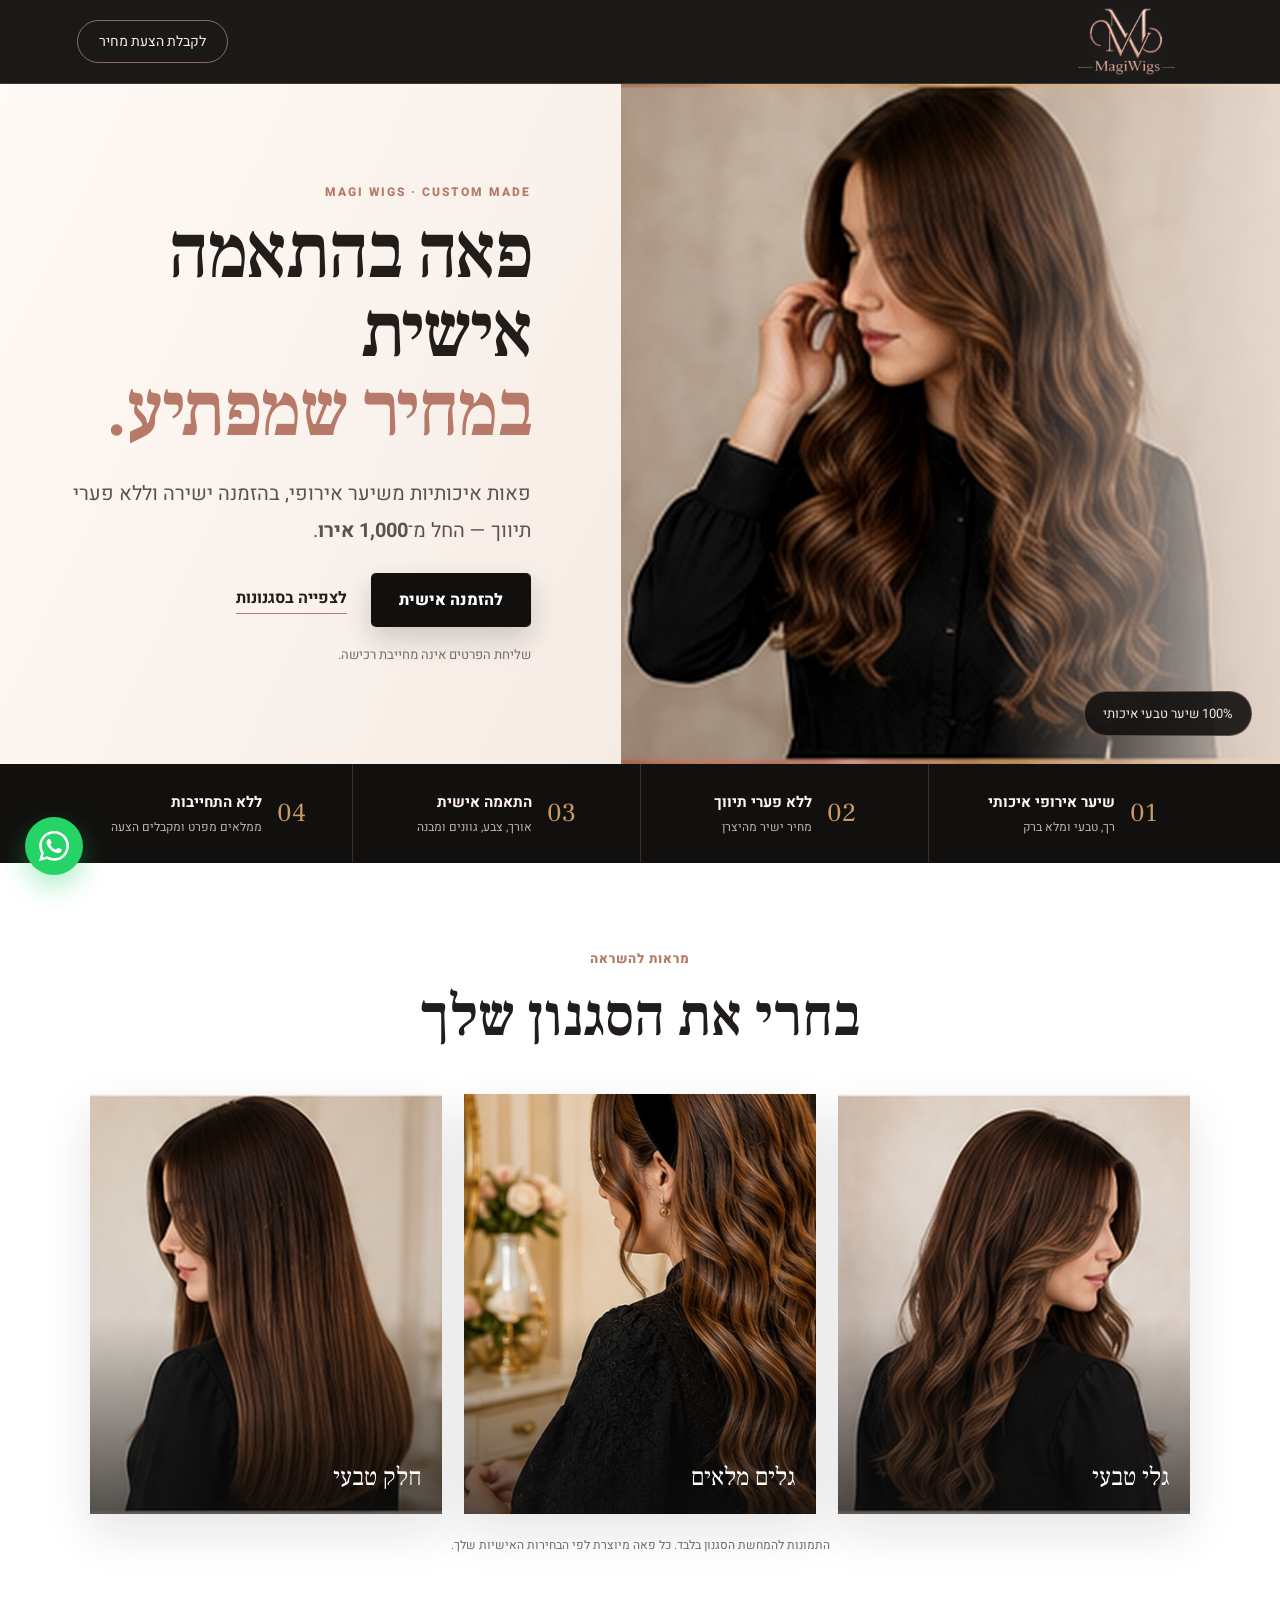
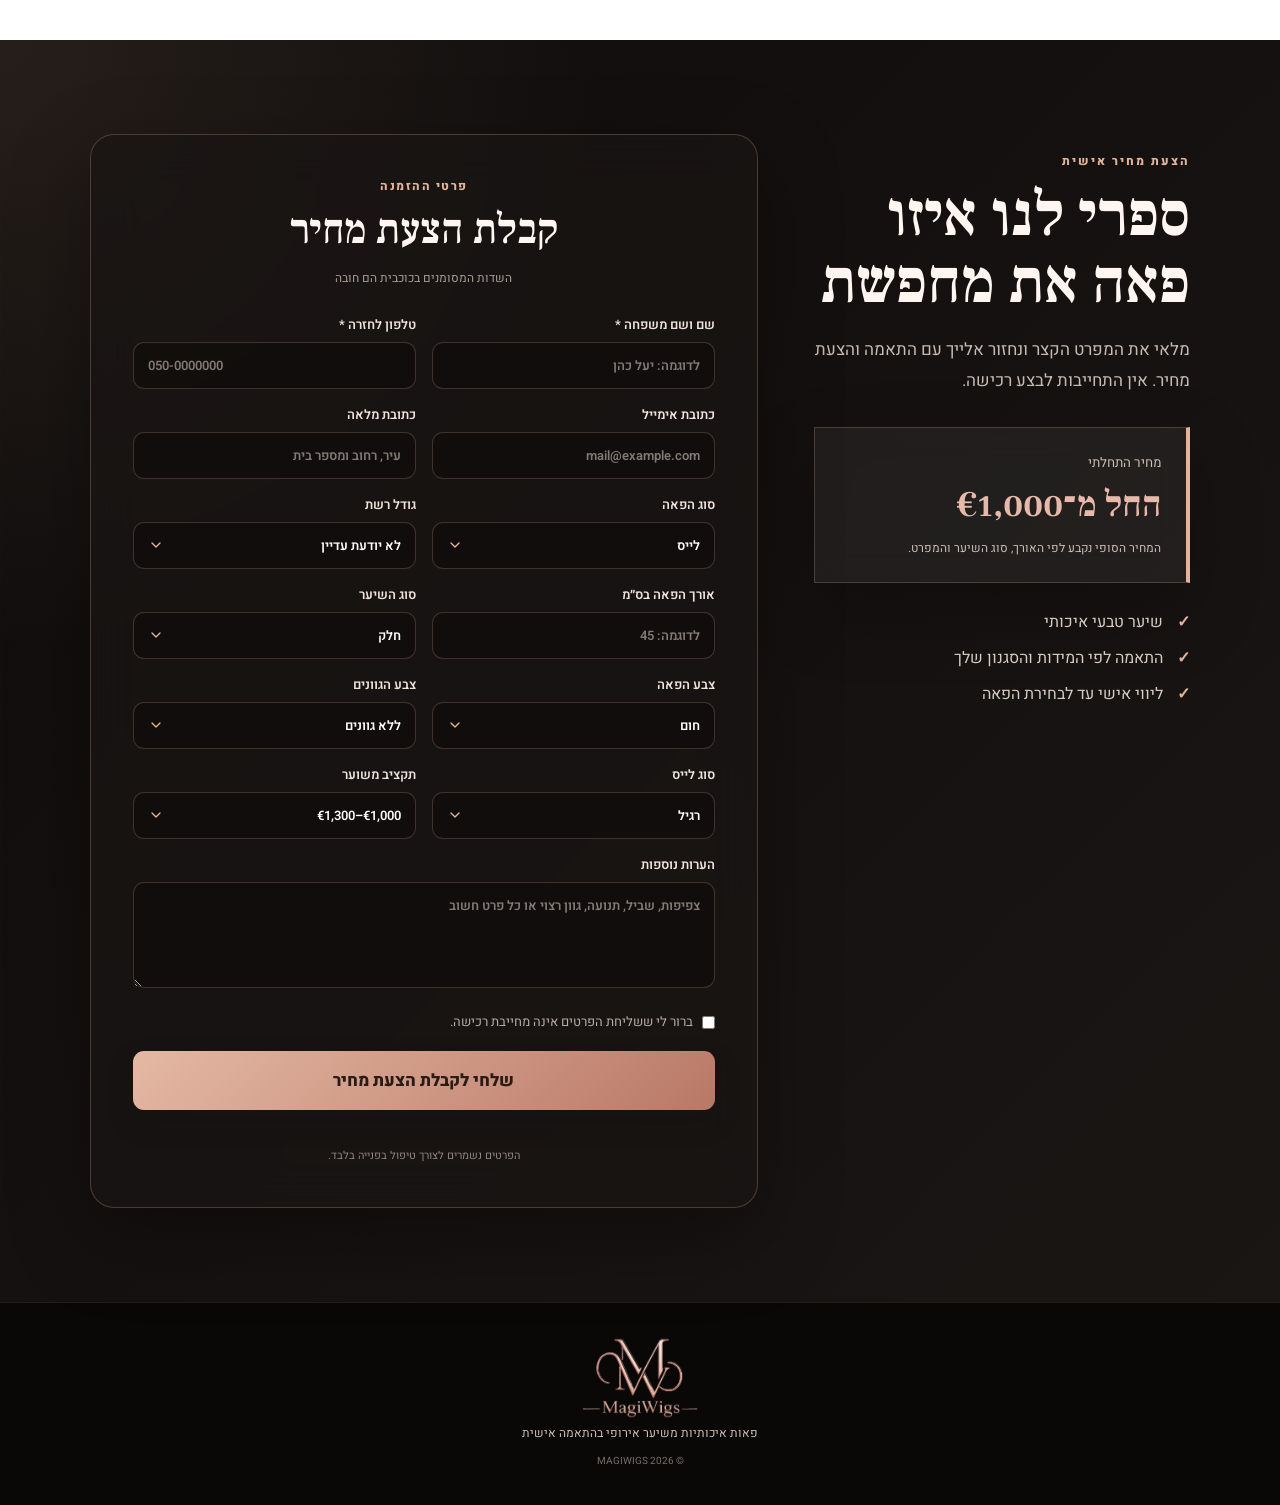
==== commit b5051220: "Add files via upload" ====
--- a/index.html
+++ b/index.html
@@ -2,165 +2,244 @@
 <html lang="he" dir="rtl">
 <head>
   <meta charset="utf-8">
-  <meta name="viewport" content="width=device-width,initial-scale=1">
+  <meta name="viewport" content="width=device-width, initial-scale=1, maximum-scale=1">
   <meta name="theme-color" content="#11100f">
   <meta name="description" content="Magi Wigs — פאות איכותיות משיער אירופי בהתאמה אישית, ללא פערי תיווך, החל מ־1,000 אירו ובהזמנה ללא התחייבות.">
-  <title>Magi Wigs | פאה בהתאמה אישית</title>
+  <title>Magi Wigs | פאות בהתאמה אישית</title>
+
   <link rel="preconnect" href="https://fonts.googleapis.com">
   <link rel="preconnect" href="https://fonts.gstatic.com" crossorigin>
-  <link href="https://fonts.googleapis.com/css2?family=Heebo:wght@300;400;500;600;700&family=Frank+Ruhl+Libre:wght@500;600;700&display=swap" rel="stylesheet">
+  <link href="https://fonts.googleapis.com/css2?family=Heebo:wght@300;400;500;600;700;800&family=Frank+Ruhl+Libre:wght@500;600;700&display=swap" rel="stylesheet">
   <link rel="icon" href="assets/magiwigs-logo.png">
   <link rel="stylesheet" href="styles.css">
 </head>
 <body>
-  <header class="site-header">
-    <a class="logo-wrap" href="#top" aria-label="Magi Wigs">
-      <img src="assets/magiwigs-logo.png" alt="לוגו Magi Wigs">
-    </a>
-    <a class="header-cta" href="#order">להזמנה אישית</a>
-  </header>
-
-  <main id="top">
-    <section class="hero">
-      <div class="hero-image">
-        <img src="assets/look-soft.jpg" alt="אישה בלבוש צנוע עם שיער חום גלי במראה טבעי">
-        <div class="image-badge">שיער אירופי איכותי</div>
+  <div id="main-content">
+    <header class="site-header">
+      <a class="logo-wrap" href="#top" aria-label="Magi Wigs">
+        <img src="assets/magiwigs-logo.png" alt="לוגו Magi Wigs">
+      </a>
+      <a class="header-cta" href="#order">לקבלת הצעת מחיר</a>
+    </header>
+
+    <main id="top">
+      <section class="hero">
+        <div class="hero-image">
+          <img src="assets/look-soft.jpg" alt="אישה בלבוש צנוע עם פאה חומה וגלית במראה טבעי">
+          <div class="image-badge">100% שיער טבעי איכותי</div>
+        </div>
+
+        <div class="hero-copy">
+          <p class="kicker">MAGI WIGS · CUSTOM MADE</p>
+          <h1>פאה בהתאמה אישית<br><span>במחיר שמפתיע.</span></h1>
+          <p class="lead">פאות איכותיות משיער אירופי, בהזמנה ישירה וללא פערי תיווך — החל מ־<strong>1,000 אירו</strong>.</p>
+          <div class="hero-actions">
+            <a class="primary-button" href="#order">להזמנה אישית</a>
+            <a class="text-link" href="#looks">לצפייה בסגנונות</a>
+          </div>
+          <p class="no-risk">שליחת הפרטים אינה מחייבת רכישה.</p>
+        </div>
+      </section>
+
+      <section class="trust-strip" aria-label="יתרונות">
+        <article><span>01</span><div><strong>שיער אירופי איכותי</strong><small>רך, טבעי ומלא ברק</small></div></article>
+        <article><span>02</span><div><strong>ללא פערי תיווך</strong><small>מחיר ישיר מהיצרן</small></div></article>
+        <article><span>03</span><div><strong>התאמה אישית</strong><small>אורך, צבע, גוונים ומבנה</small></div></article>
+        <article><span>04</span><div><strong>ללא התחייבות</strong><small>ממלאים מפרט ומקבלים הצעה</small></div></article>
+      </section>
+
+      <section id="looks" class="looks-section">
+        <div class="section-heading">
+          <p>מראות להשראה</p>
+          <h2>בחרי את הסגנון שלך</h2>
+        </div>
+
+        <div class="look-grid">
+          <button class="look-card" type="button" data-hair="גלי">
+            <img src="assets/look-waves.jpg" alt="אישה בלבוש צנוע עם שיער חום גלי">
+            <span>גלי טבעי</span>
+          </button>
+          <button class="look-card" type="button" data-hair="גלי">
+            <img src="assets/look-back.jpg" alt="אישה בלבוש צנוע עם שיער ארוך ומלא תנועה">
+            <span>גלים מלאים</span>
+          </button>
+          <button class="look-card" type="button" data-hair="חלק">
+            <img src="assets/look-straight.jpg" alt="אישה בלבוש צנוע עם שיער חלק בגוון חום">
+            <span>חלק טבעי</span>
+          </button>
+        </div>
+        <p class="photo-note">התמונות להמחשת הסגנון בלבד. כל פאה מיוצרת לפי הבחירות האישיות שלך.</p>
+      </section>
+
+      <section id="order" class="order-section">
+        <aside class="order-copy">
+          <p class="kicker">הצעת מחיר אישית</p>
+          <h2>ספרי לנו איזו פאה את מחפשת</h2>
+          <p>מלאי את המפרט הקצר ונחזור אלייך עם התאמה והצעת מחיר. אין התחייבות לבצע רכישה.</p>
+
+          <div class="price-card">
+            <small>מחיר התחלתי</small>
+            <strong>החל מ־€1,000</strong>
+            <span>המחיר הסופי נקבע לפי האורך, סוג השיער והמפרט.</span>
+          </div>
+
+          <ul class="order-benefits">
+            <li>שיער טבעי איכותי</li>
+            <li>התאמה לפי המידות והסגנון שלך</li>
+            <li>ליווי אישי עד לבחירת הפאה</li>
+          </ul>
+        </aside>
+
+        <div class="form-card">
+          <div class="form-header">
+            <p>פרטי ההזמנה</p>
+            <h2>קבלת הצעת מחיר</h2>
+            <span>השדות המסומנים בכוכבית הם חובה</span>
+          </div>
+
+          <form id="orderForm" action="https://formsubmit.co/Margalite95@gmail.com" method="POST">
+            <input type="hidden" name="_subject" value="ליד חדש - בקשה להצעת מחיר - MagiWigs">
+            <input type="hidden" name="_template" value="table">
+            <input type="hidden" name="_captcha" value="false">
+
+            <div class="form-grid">
+              <label class="form-group">
+                <span>שם ושם משפחה *</span>
+                <input type="text" name="name" required autocomplete="name" placeholder="לדוגמה: יעל כהן">
+              </label>
+
+              <label class="form-group">
+                <span>טלפון לחזרה *</span>
+                <input type="tel" name="phone" required autocomplete="tel" inputmode="tel" placeholder="050-0000000">
+              </label>
+
+              <label class="form-group">
+                <span>כתובת אימייל</span>
+                <input type="email" name="email" autocomplete="email" placeholder="mail@example.com">
+              </label>
+
+              <label class="form-group">
+                <span>כתובת מלאה</span>
+                <input type="text" name="address" autocomplete="street-address" placeholder="עיר, רחוב ומספר בית">
+              </label>
+
+              <label class="form-group">
+                <span>סוג הפאה</span>
+                <select name="wigType">
+                  <option>לייס</option>
+                  <option>לייס מקופל</option>
+                  <option>פאת סרט</option>
+                  <option>פאת קוקו</option>
+                </select>
+              </label>
+
+              <label class="form-group">
+                <span>גודל רשת</span>
+                <select name="size">
+                  <option value="">לא יודעת עדיין</option>
+                  <option>S</option>
+                  <option>M</option>
+                  <option>L</option>
+                </select>
+              </label>
+
+              <label class="form-group">
+                <span>אורך הפאה בס״מ</span>
+                <input type="number" name="length" min="15" max="100" inputmode="numeric" placeholder="לדוגמה: 45">
+              </label>
+
+              <label class="form-group">
+                <span>סוג השיער</span>
+                <select id="hairTypeField" name="hairType">
+                  <option>חלק</option>
+                  <option>גלי</option>
+                  <option>מתולתל</option>
+                </select>
+              </label>
+
+              <label class="form-group">
+                <span>צבע הפאה</span>
+                <select name="color">
+                  <option>בלונדיני</option>
+                  <option>שטני</option>
+                  <option selected>חום</option>
+                  <option>חום כהה</option>
+                  <option>שחור</option>
+                </select>
+              </label>
+
+              <label class="form-group">
+                <span>צבע הגוונים</span>
+                <select name="highlights">
+                  <option>ללא גוונים</option>
+                  <option>בלונדיני</option>
+                  <option>אפרפר</option>
+                  <option>קרמל</option>
+                  <option>ג׳ינג׳י</option>
+                </select>
+              </label>
+
+              <label class="form-group">
+                <span>סוג לייס</span>
+                <select name="lace">
+                  <option>רגיל</option>
+                  <option>מקופל</option>
+                  <option>לייס מאוורר</option>
+                  <option>ללא</option>
+                </select>
+              </label>
+
+              <label class="form-group">
+                <span>תקציב משוער</span>
+                <select name="budget">
+                  <option>€1,000–€1,300</option>
+                  <option>€1,300–€1,600</option>
+                  <option>€1,600–€2,000</option>
+                  <option>מעל €2,000</option>
+                </select>
+              </label>
+
+              <label class="form-group full-width">
+                <span>הערות נוספות</span>
+                <textarea name="notes" rows="4" placeholder="צפיפות, שביל, תנועה, גוון רצוי או כל פרט חשוב"></textarea>
+              </label>
+            </div>
+
+            <label class="consent">
+              <input type="checkbox" required>
+              <span>ברור לי ששליחת הפרטים אינה מחייבת רכישה.</span>
+            </label>
+
+            <button class="btn-submit" type="submit">שלחי לקבלת הצעת מחיר</button>
+            <div id="form-message" role="status" aria-live="polite"></div>
+            <p class="privacy">הפרטים נשמרים לצורך טיפול בפנייה בלבד.</p>
+          </form>
+        </div>
+      </section>
+    </main>
+
+    <footer>
+      <img src="assets/magiwigs-logo.png" alt="Magi Wigs">
+      <p>פאות איכותיות משיער אירופי בהתאמה אישית</p>
+      <small>© <span id="year"></span> MAGIWIGS</small>
+    </footer>
+  </div>
+
+  <a href="https://wa.me/972586660460?text=%D7%A9%D7%9C%D7%95%D7%9D%2C%20%D7%90%D7%A9%D7%9E%D7%97%20%D7%9C%D7%A7%D7%91%D7%9C%20%D7%A4%D7%A8%D7%98%D7%99%D7%9D%20%D7%A2%D7%9C%20%D7%A4%D7%90%D7%94%20%D7%91%D7%94%D7%AA%D7%90%D7%9E%D7%94%20%D7%90%D7%99%D7%A9%D7%99%D7%AA" target="_blank" rel="noopener" class="floating-wa" aria-label="שליחת הודעה בוואטסאפ">
+    <svg viewBox="0 0 24 24" aria-hidden="true"><path d="M17.472 14.382c-.297-.149-1.758-.867-2.03-.967-.273-.099-.471-.148-.67.15-.197.297-.767.966-.94 1.164-.173.199-.347.223-.644.075-.297-.15-1.255-.463-2.39-1.475-.883-.788-1.48-1.761-1.653-2.059-.173-.297-.018-.458.13-.606.134-.133.298-.347.446-.52.149-.174.198-.298.298-.497.099-.198.05-.371-.025-.52-.075-.149-.669-1.612-.916-2.207-.242-.579-.487-.5-.669-.51a12.8 12.8 0 0 0-.57-.01c-.198 0-.52.074-.792.372-.272.297-1.04 1.016-1.04 2.479 0 1.462 1.065 2.875 1.213 3.074.149.198 2.096 3.2 5.077 4.487.709.306 1.262.489 1.694.625.712.227 1.36.195 1.871.118.571-.085 1.758-.719 2.006-1.413.248-.694.248-1.289.173-1.413-.074-.124-.272-.198-.57-.347m-5.421 7.403h-.004a9.87 9.87 0 0 1-5.031-1.378l-.361-.214-3.741.982.998-3.648-.235-.374a9.86 9.86 0 0 1-1.51-5.26c.001-5.45 4.436-9.884 9.888-9.884 2.64 0 5.122 1.03 6.988 2.898a9.82 9.82 0 0 1 2.893 6.994c-.003 5.45-4.437 9.884-9.885 9.884m8.413-18.297A11.815 11.815 0 0 0 12.05 0C5.495 0 .16 5.335.157 11.892c0 2.096.547 4.142 1.588 5.945L.057 24l6.305-1.654a11.882 11.882 0 0 0 5.683 1.448h.005c6.554 0 11.89-5.335 11.893-11.893a11.821 11.821 0 0 0-3.48-8.413z"/></svg>
+  </a>
+
+  <div id="thanks-page" aria-hidden="true">
+    <div class="thanks-box" role="dialog" aria-modal="true" aria-labelledby="thanks-title">
+      <div class="thanks-icon">✓</div>
+      <h2 id="thanks-title">תודה רבה!</h2>
+      <p>הפרטים נשלחו בהצלחה.<br>נעבור על המפרט ונחזור אלייך בהקדם עם הצעת מחיר.</p>
+      <div class="thanks-actions">
+        <button class="btn-outline primary-outline" type="button" onclick="closeThanksPage()">חזרה לאתר</button>
+        <a class="btn-outline" href="https://wa.me/972586660460" target="_blank" rel="noopener">מעבר לוואטסאפ</a>
       </div>
-
-      <div class="hero-copy">
-        <p class="kicker">MAGI WIGS · CUSTOM MADE</p>
-        <h1>פאה בהתאמה אישית<br><span>במחיר שמפתיע.</span></h1>
-        <p class="lead">פאה איכותית משיער אירופי, בהזמנה ישירה וללא פערי תיווך — החל מ־<strong>1,000 אירו</strong>.</p>
-        <div class="hero-actions">
-          <a class="primary-button" href="#order">לבחירת הפאה שלך</a>
-          <a class="text-link" href="#looks">לצפייה בסגנונות</a>
-        </div>
-        <p class="no-risk">שליחת ההזמנה אינה מחייבת רכישה.</p>
-      </div>
-    </section>
-
-    <section class="trust-strip" aria-label="יתרונות">
-      <article><span>01</span><div><strong>שיער אירופי</strong><small>מראה טבעי ואיכות גבוהה</small></div></article>
-      <article><span>02</span><div><strong>ללא פערי תיווך</strong><small>מחיר ישיר ומפתיע</small></div></article>
-      <article><span>03</span><div><strong>התאמה אישית</strong><small>אורך, גוון וסגנון לבחירתך</small></div></article>
-    </section>
-
-    <section id="looks" class="looks-section">
-      <div class="section-heading">
-        <p>מראות להשראה</p>
-        <h2>בחרי את הסגנון שלך</h2>
-      </div>
-
-      <div class="look-grid">
-        <button class="look-card" type="button" data-style="גלי טבעי">
-          <img src="assets/look-waves.jpg" alt="אישה בלבוש צנוע עם שיער חום גלי">
-          <span>גלי טבעי</span>
-        </button>
-        <button class="look-card" type="button" data-style="גלים מלאים">
-          <img src="assets/look-back.jpg" alt="אישה בלבוש צנוע עם שיער ארוך ומלא תנועה">
-          <span>גלים מלאים</span>
-        </button>
-        <button class="look-card" type="button" data-style="חלק טבעי">
-          <img src="assets/look-straight.jpg" alt="אישה בלבוש צנוע עם שיער חלק בגוון חום">
-          <span>חלק טבעי</span>
-        </button>
-      </div>
-      <p class="photo-note">התמונות להמחשת סגנון בלבד. כל פאה מותאמת לפי הבחירות האישיות שלך.</p>
-    </section>
-
-    <section id="order" class="order-section">
-      <aside class="order-copy">
-        <p class="kicker">הזמנה אישית</p>
-        <h2>איזו פאה מתאימה לך?</h2>
-        <p>ממלאים בקצרה, שולחים בוואטסאפ ומקבלים המשך ליווי אישי.</p>
-        <div class="price-card">
-          <small>מחיר התחלתי</small>
-          <strong>החל מ־€1,000</strong>
-          <span>המחיר הסופי נקבע לפי האורך והמפרט.</span>
-        </div>
-      </aside>
-
-      <form id="wigForm" novalidate>
-        <div class="form-grid">
-          <label>שם מלא
-            <input name="fullName" autocomplete="name" required placeholder="השם שלך">
-          </label>
-          <label>טלפון
-            <input name="phone" type="tel" autocomplete="tel" required placeholder="05X-XXXXXXX">
-          </label>
-          <label>אורך
-            <select name="length" required>
-              <option value="">בחרי אורך</option>
-              <option>8–10 אינץ׳</option>
-              <option>12–14 אינץ׳</option>
-              <option>16–18 אינץ׳</option>
-              <option>20 אינץ׳ ומעלה</option>
-            </select>
-          </label>
-          <label>סגנון
-            <select id="styleField" name="style" required>
-              <option value="">בחרי סגנון</option>
-              <option>חלק טבעי</option>
-              <option>גלי טבעי</option>
-              <option>גלים מלאים</option>
-              <option>מתולתל</option>
-              <option>בוב</option>
-            </select>
-          </label>
-          <label>צבע בסיס
-            <select name="baseColor" required>
-              <option value="">בחרי צבע</option>
-              <option>שחור טבעי</option>
-              <option>חום כהה</option>
-              <option>חום טבעי</option>
-              <option>חום בהיר</option>
-              <option>בלונד כהה</option>
-            </select>
-          </label>
-          <label>גוונים
-            <select name="highlights">
-              <option>ללא גוונים</option>
-              <option>גוונים עדינים</option>
-              <option>גוונים אפרפרים</option>
-              <option>גוונים חמים</option>
-              <option>בליאז׳</option>
-            </select>
-          </label>
-          <label>שביל
-            <select name="parting">
-              <option>ללא העדפה</option>
-              <option>שביל אמצע</option>
-              <option>שביל צד ימין</option>
-              <option>שביל צד שמאל</option>
-            </select>
-          </label>
-          <label>תקציב משוער
-            <select name="budget">
-              <option>עד €1,300</option>
-              <option>€1,300–€1,600</option>
-              <option>€1,600–€2,000</option>
-              <option>מעל €2,000</option>
-            </select>
-          </label>
-          <label class="full-width">הערות נוספות
-            <textarea name="notes" rows="3" placeholder="צפיפות, סקין, תנועה, תמונת השראה או כל פרט חשוב"></textarea>
-          </label>
-        </div>
-
-        <label class="consent">
-          <input type="checkbox" required>
-          <span>ברור לי ששליחת הפרטים אינה מחייבת רכישה.</span>
-        </label>
-        <button class="submit-button" type="submit">שליחת ההזמנה בוואטסאפ</button>
-        <p class="privacy">הפרטים נשלחים ישירות ל־Magi Wigs ונועדו לטיפול בפנייה בלבד.</p>
-      </form>
-    </section>
-  </main>
-
-  <footer>
-    <img src="assets/magiwigs-logo.png" alt="Magi Wigs">
-    <p>פאות משיער אירופי בהתאמה אישית</p>
-  </footer>
+    </div>
+  </div>
 
   <script src="script.js"></script>
 </body>
--- a/styles.css
+++ b/styles.css
@@ -1,78 +1,77 @@
 :root{
   --black:#11100f;
-  --black-soft:#1b1918;
+  --black-soft:#1a1614;
   --ivory:#fbf8f4;
   --cream:#f2e9e2;
   --rose:#b77968;
-  --rose-light:#d9aa9b;
+  --rose-light:#e2b49a;
   --gold:#c99a62;
   --ink:#211d1b;
   --muted:#766c67;
   --line:#e6d9d1;
+  --light:#fdfaf5;
   --shadow:0 24px 70px rgba(35,24,20,.14);
+  --transition:.25s ease;
 }
 
 *{box-sizing:border-box}
 html{scroll-behavior:smooth}
-body{margin:0;background:var(--ivory);color:var(--ink);font-family:"Heebo",Arial,sans-serif;line-height:1.5}
+body{margin:0;background:var(--ivory);color:var(--ink);font-family:"Heebo",Arial,sans-serif;line-height:1.5;overflow-x:hidden}
+body.modal-open{overflow:hidden}
 img{display:block;max-width:100%}
 a{text-decoration:none;color:inherit}
 button,input,select,textarea{font:inherit}
+button{appearance:none}
 
 .site-header{
-  height:82px;
-  padding:0 clamp(20px,6vw,92px);
+  height:84px;
+  padding:0 clamp(18px,6vw,92px);
   display:flex;
   align-items:center;
   justify-content:space-between;
   position:sticky;
   top:0;
-  z-index:20;
-  background:rgba(17,16,15,.94);
+  z-index:40;
+  background:rgba(17,16,15,.96);
   backdrop-filter:blur(14px);
-  border-bottom:1px solid rgba(217,170,155,.22);
+  border-bottom:1px solid rgba(226,180,154,.2);
 }
-.logo-wrap img{width:142px;height:64px;object-fit:contain}
-.header-cta{color:#f8ede8;border:1px solid rgba(217,170,155,.55);border-radius:999px;padding:10px 20px;font-size:14px;transition:.25s}
+.logo-wrap img{width:154px;height:69px;object-fit:contain;filter:drop-shadow(0 5px 16px rgba(226,180,154,.18))}
+.header-cta{color:#f8ede8;border:1px solid rgba(226,180,154,.55);border-radius:999px;padding:10px 21px;font-size:14px;transition:var(--transition)}
 .header-cta:hover{background:var(--rose);border-color:var(--rose);transform:translateY(-2px)}
 
-.hero{
-  min-height:670px;
-  display:grid;
-  grid-template-columns:1fr 1fr;
-  background:linear-gradient(115deg,#fffaf6 0%,#efe1d8 100%);
-}
-.hero-image{position:relative;min-height:670px;overflow:hidden}
-.hero-image::after{content:"";position:absolute;inset:0;background:linear-gradient(90deg,transparent 55%,rgba(239,225,216,.82) 100%)}
-.hero-image img{width:100%;height:100%;object-fit:cover;object-position:center top;filter:saturate(.92) contrast(1.03)}
-.image-badge{position:absolute;bottom:28px;right:28px;z-index:2;background:rgba(17,16,15,.88);color:#f7e8e1;padding:12px 18px;border-radius:999px;font-size:13px;border:1px solid rgba(217,170,155,.3)}
-.hero-copy{display:flex;flex-direction:column;justify-content:center;padding:70px clamp(26px,7vw,110px) 70px 45px}
-.kicker{margin:0 0 13px;color:var(--rose);font-size:12px;font-weight:700;letter-spacing:2px}
-.hero h1,.section-heading h2,.order-copy h2{font-family:"Frank Ruhl Libre",serif}
-.hero h1{margin:0;font-size:clamp(50px,6vw,82px);line-height:1.02;font-weight:600;letter-spacing:-1.5px}
+.hero{min-height:680px;display:grid;grid-template-columns:1.03fr .97fr;background:linear-gradient(115deg,#fffaf6 0%,#efe1d8 100%)}
+.hero-image{position:relative;min-height:680px;overflow:hidden}
+.hero-image::after{content:"";position:absolute;inset:0;background:linear-gradient(90deg,transparent 56%,rgba(239,225,216,.86) 100%)}
+.hero-image img{width:100%;height:100%;object-fit:cover;object-position:center 19%;filter:saturate(.92) contrast(1.03)}
+.image-badge{position:absolute;bottom:28px;right:28px;z-index:2;background:rgba(17,16,15,.9);color:#f7e8e1;padding:12px 18px;border-radius:999px;font-size:13px;border:1px solid rgba(226,180,154,.32)}
+.hero-copy{display:flex;flex-direction:column;justify-content:center;padding:72px clamp(26px,7vw,110px) 72px 44px}
+.kicker{margin:0 0 13px;color:var(--rose);font-size:12px;font-weight:800;letter-spacing:2px}
+.hero h1,.section-heading h2,.order-copy h2,.form-header h2{font-family:"Frank Ruhl Libre",serif}
+.hero h1{margin:0;font-size:clamp(50px,6vw,82px);line-height:1.03;font-weight:600;letter-spacing:-1.5px}
 .hero h1 span{color:var(--rose)}
-.lead{font-size:20px;line-height:1.8;color:#5d524d;max-width:590px;margin:24px 0}
+.lead{font-size:20px;line-height:1.85;color:#5d524d;max-width:600px;margin:24px 0}
 .hero-actions{display:flex;align-items:center;gap:24px;flex-wrap:wrap}
-.primary-button,.submit-button{display:inline-flex;align-items:center;justify-content:center;border:0;background:var(--black);color:#fff;border-radius:4px;padding:15px 27px;font-weight:700;cursor:pointer;transition:.25s;box-shadow:0 12px 28px rgba(17,16,15,.18)}
-.primary-button:hover,.submit-button:hover{background:var(--rose);transform:translateY(-2px)}
-.text-link{font-weight:600;border-bottom:1px solid var(--rose);padding-bottom:3px}
+.primary-button,.btn-submit{display:inline-flex;align-items:center;justify-content:center;border:0;background:var(--black);color:#fff;border-radius:5px;padding:15px 28px;font-weight:800;cursor:pointer;transition:var(--transition);box-shadow:0 12px 28px rgba(17,16,15,.18)}
+.primary-button:hover,.btn-submit:hover{background:var(--rose);transform:translateY(-2px)}
+.text-link{font-weight:700;border-bottom:1px solid var(--rose);padding-bottom:3px}
 .no-risk{margin:18px 0 0;color:var(--muted);font-size:13px}
 
-.trust-strip{display:grid;grid-template-columns:repeat(3,1fr);background:var(--black);color:#fff;padding:0 clamp(20px,6vw,92px)}
-.trust-strip article{display:flex;align-items:center;justify-content:center;gap:16px;padding:28px 24px;border-left:1px solid rgba(217,170,155,.2)}
+.trust-strip{display:grid;grid-template-columns:repeat(4,1fr);background:var(--black);color:#fff;padding:0 clamp(18px,5vw,70px)}
+.trust-strip article{display:flex;align-items:center;justify-content:center;gap:15px;padding:27px 18px;border-left:1px solid rgba(226,180,154,.2)}
 .trust-strip article:last-child{border-left:0}
-.trust-strip span{font-family:"Frank Ruhl Libre",serif;color:var(--gold);font-size:28px}
+.trust-strip span{font-family:"Frank Ruhl Libre",serif;color:var(--gold);font-size:26px}
 .trust-strip strong,.trust-strip small{display:block}
-.trust-strip strong{font-size:16px;color:#fff4ef}
-.trust-strip small{color:#bfb2ac;margin-top:4px}
+.trust-strip strong{font-size:15px;color:#fff4ef}
+.trust-strip small{color:#bfb2ac;margin-top:4px;font-size:12px}
 
 .looks-section{padding:86px clamp(20px,7vw,105px);background:#fff}
 .section-heading{text-align:center;margin-bottom:34px}
-.section-heading p{color:var(--rose);font-size:13px;margin:0;font-weight:700;letter-spacing:1px}
+.section-heading p{color:var(--rose);font-size:13px;margin:0;font-weight:800;letter-spacing:1px}
 .section-heading h2{font-size:clamp(38px,5vw,58px);margin:5px 0 0;font-weight:600}
 .look-grid{max-width:1100px;margin:auto;display:grid;grid-template-columns:repeat(3,1fr);gap:22px}
 .look-card{position:relative;border:0;padding:0;background:#eee;overflow:hidden;cursor:pointer;height:420px;box-shadow:0 18px 46px rgba(30,22,18,.11);transition:.3s}
-.look-card::after{content:"";position:absolute;inset:0;background:linear-gradient(0deg,rgba(17,16,15,.64),transparent 46%);transition:.3s}
+.look-card::after{content:"";position:absolute;inset:0;background:linear-gradient(0deg,rgba(17,16,15,.66),transparent 47%);transition:.3s}
 .look-card img{width:100%;height:100%;object-fit:cover;transition:.45s}
 .look-card span{position:absolute;right:20px;bottom:18px;z-index:2;color:#fff;font-family:"Frank Ruhl Libre",serif;font-size:25px}
 .look-card:hover{transform:translateY(-5px)}
@@ -80,30 +79,66 @@
 .look-card.selected{outline:3px solid var(--rose);outline-offset:4px}
 .photo-note{text-align:center;color:var(--muted);font-size:12px;margin:22px 0 0}
 
-.order-section{display:grid;grid-template-columns:.72fr 1.28fr;gap:55px;padding:90px clamp(20px,7vw,105px);background:linear-gradient(135deg,#f4e8e1,#fffaf7)}
-.order-copy{padding-top:16px}
-.order-copy h2{font-size:clamp(42px,5vw,62px);line-height:1.08;margin:8px 0 15px}
-.order-copy>p:not(.kicker){color:var(--muted);font-size:17px;line-height:1.8;max-width:390px}
-.price-card{margin-top:30px;background:var(--black);color:#fff;padding:25px;border-right:4px solid var(--rose);max-width:390px;box-shadow:var(--shadow)}
+.order-section{display:grid;grid-template-columns:.72fr 1.28fr;gap:56px;padding:94px clamp(20px,7vw,105px);background:radial-gradient(circle at 0 0,rgba(226,180,154,.11),transparent 34%),linear-gradient(135deg,#0f0c0b,#1a1614);color:var(--light)}
+.order-copy{padding-top:18px}
+.order-copy .kicker{color:var(--rose-light)}
+.order-copy h2{font-size:clamp(42px,5vw,62px);line-height:1.08;margin:8px 0 17px;color:#fff6f1}
+.order-copy>p:not(.kicker){color:#c7bbb5;font-size:17px;line-height:1.85;max-width:410px}
+.price-card{margin-top:30px;background:rgba(255,255,255,.055);border:1px solid rgba(226,180,154,.23);padding:25px;border-right:4px solid var(--rose-light);max-width:410px;box-shadow:0 28px 70px rgba(0,0,0,.25);backdrop-filter:blur(16px)}
 .price-card small,.price-card span{display:block;color:#cbbdb7}
-.price-card strong{display:block;font-family:"Frank Ruhl Libre",serif;font-size:35px;color:#e6b9aa;margin:5px 0 7px}
+.price-card strong{display:block;font-family:"Frank Ruhl Libre",serif;font-size:36px;color:#e6b9aa;margin:5px 0 7px}
 .price-card span{font-size:12px}
+.order-benefits{list-style:none;padding:0;margin:27px 0 0;display:grid;gap:12px;color:#d7cbc5}
+.order-benefits li{position:relative;padding-right:27px}
+.order-benefits li::before{content:"✓";position:absolute;right:0;top:0;color:var(--rose-light);font-weight:800}
 
-form{background:rgba(255,255,255,.78);border:1px solid rgba(183,121,104,.25);padding:clamp(24px,4vw,42px);box-shadow:var(--shadow);backdrop-filter:blur(10px)}
+.form-card{background:rgba(26,22,20,.72);border:1px solid rgba(226,180,154,.25);backdrop-filter:blur(24px);border-radius:24px;padding:clamp(24px,4vw,42px);box-shadow:0 28px 80px rgba(0,0,0,.34)}
+.form-header{text-align:center;margin-bottom:28px}
+.form-header p{color:var(--rose-light);font-size:12px;font-weight:800;letter-spacing:1.5px;margin:0 0 4px}
+.form-header h2{font-size:clamp(30px,4vw,42px);font-weight:600;margin:0;color:#fff6f1}
+.form-header span{display:block;color:#a99d97;font-size:12px;margin-top:7px}
 .form-grid{display:grid;grid-template-columns:repeat(2,1fr);gap:16px}
-label{font-size:13px;font-weight:600;color:#4e4541}
-input,select,textarea{width:100%;margin-top:7px;border:1px solid var(--line);background:#fff;padding:13px 14px;color:var(--ink);outline:0;border-radius:0;transition:.2s}
-input:focus,select:focus,textarea:focus{border-color:var(--rose);box-shadow:0 0 0 3px rgba(183,121,104,.12)}
-textarea{resize:vertical}
+.form-group{display:block;color:#f0e3dd;font-size:13px;font-weight:600}
+.form-group>span{display:block;margin-bottom:7px}
+.form-group input,.form-group select,.form-group textarea{width:100%;border:1px solid rgba(226,180,154,.22);background:rgba(15,12,11,.66);padding:13px 14px;color:#fff;border-radius:11px;outline:0;transition:var(--transition)}
+.form-group input::placeholder,.form-group textarea::placeholder{color:#847a75}
+.form-group select{appearance:none;background-image:url("data:image/svg+xml,%3Csvg xmlns='http://www.w3.org/2000/svg' width='16' height='16' viewBox='0 0 24 24' fill='none' stroke='%23e2b49a' stroke-width='2' stroke-linecap='round' stroke-linejoin='round'%3E%3Cpolyline points='6 9 12 15 18 9'%3E%3C/polyline%3E%3C/svg%3E");background-repeat:no-repeat;background-position:left 14px center;padding-left:38px}
+.form-group select option{background:#151210;color:#fff}
+.form-group input:focus,.form-group select:focus,.form-group textarea:focus{border-color:var(--rose-light);background:rgba(226,180,154,.075);box-shadow:0 0 0 3px rgba(226,180,154,.09)}
+.form-group textarea{resize:vertical;min-height:105px}
 .full-width{grid-column:1/-1}
-.consent{display:flex;gap:9px;align-items:flex-start;margin:19px 0;color:var(--muted);font-weight:400}
-.consent input{width:auto;margin:4px 0 0;accent-color:var(--rose)}
-.submit-button{width:100%;font-size:16px;background:linear-gradient(135deg,#bd7d6b,#9d6051)}
-.privacy{text-align:center;font-size:11px;color:#918681;margin:12px 0 0}
+.consent{display:flex;align-items:flex-start;gap:9px;margin:19px 0;color:#b9ada7;font-size:13px;font-weight:400}
+.consent input{width:auto;margin:4px 0 0;accent-color:var(--rose-light)}
+.btn-submit{width:100%;font-size:17px;background:linear-gradient(135deg,#e4b9a4,#b97866);color:#2a1b15;border-radius:11px;padding:17px}
+.btn-submit:disabled{cursor:wait;transform:none}
+#form-message{min-height:22px;text-align:center;font-size:13px;margin-top:13px}
+.privacy{text-align:center;font-size:11px;color:#918681;margin:3px 0 0}
 
-footer{background:var(--black);color:#cdbfb8;text-align:center;padding:34px 20px}
-footer img{width:135px;height:80px;object-fit:contain;margin:0 auto 6px}
-footer p{font-size:12px;margin:0}
+footer{background:#090807;color:#cdbfb8;text-align:center;padding:34px 20px;border-top:1px solid rgba(226,180,154,.12)}
+footer img{width:145px;height:82px;object-fit:contain;margin:0 auto 5px}
+footer p{font-size:12px;margin:0 0 5px}
+footer small{font-size:10px;color:#786e69}
+
+.floating-wa{position:fixed;bottom:25px;left:25px;width:58px;height:58px;border-radius:50%;display:flex;align-items:center;justify-content:center;background:#25d366;color:#fff;box-shadow:0 12px 26px rgba(37,211,102,.34);z-index:50;transition:var(--transition)}
+.floating-wa:hover{transform:translateY(-4px) scale(1.04)}
+.floating-wa svg{width:30px;height:30px;fill:currentColor}
+
+#thanks-page{display:none;position:fixed;inset:0;z-index:100;align-items:center;justify-content:center;padding:20px;background:rgba(9,8,7,.94);backdrop-filter:blur(16px)}
+#thanks-page.open{display:flex}
+.thanks-box{max-width:520px;width:100%;text-align:center;background:#1a1614;border:1px solid var(--rose-light);border-radius:24px;padding:48px 28px;box-shadow:0 30px 90px rgba(0,0,0,.58)}
+.thanks-icon{width:78px;height:78px;border-radius:50%;margin:0 auto 20px;display:flex;align-items:center;justify-content:center;border:2px solid var(--rose-light);color:var(--rose-light);font-size:38px;background:rgba(226,180,154,.08)}
+.thanks-box h2{font-family:"Frank Ruhl Libre",serif;font-size:36px;color:#f1cbbb;margin:0 0 10px}
+.thanks-box p{color:#c7bbb5;line-height:1.8;margin:0 0 26px}
+.thanks-actions{display:flex;gap:12px;justify-content:center;flex-wrap:wrap}
+.btn-outline{border:1px solid var(--rose-light);background:transparent;color:var(--rose-light);padding:11px 20px;border-radius:10px;font-weight:700;cursor:pointer;transition:var(--transition)}
+.btn-outline:hover{background:var(--rose-light);color:#201713}
+.primary-outline{background:var(--rose-light);color:#201713}
+
+@media(max-width:1050px){
+  .trust-strip{grid-template-columns:repeat(2,1fr)}
+  .trust-strip article:nth-child(2){border-left:0}
+  .trust-strip article:nth-child(-n+2){border-bottom:1px solid rgba(226,180,154,.2)}
+}
 
 @media(max-width:900px){
   .hero{grid-template-columns:1fr;min-height:auto}
@@ -111,26 +146,29 @@
   .hero-image::after{background:linear-gradient(0deg,rgba(239,225,216,.65),transparent 35%)}
   .hero-copy{order:1;padding:60px 28px 48px;text-align:center;align-items:center}
   .hero-actions{justify-content:center}
-  .trust-strip{grid-template-columns:1fr}
-  .trust-strip article{border-left:0;border-bottom:1px solid rgba(217,170,155,.2);justify-content:flex-start}
-  .trust-strip article:last-child{border-bottom:0}
   .order-section{grid-template-columns:1fr}
   .order-copy{text-align:center}
   .order-copy>p:not(.kicker),.price-card{margin-left:auto;margin-right:auto}
+  .order-benefits{max-width:410px;margin-left:auto;margin-right:auto;text-align:right}
 }
 
 @media(max-width:650px){
-  .site-header{height:72px;padding:0 16px}
-  .logo-wrap img{width:112px;height:54px}
-  .header-cta{padding:8px 14px;font-size:12px}
+  .site-header{height:72px;padding:0 15px}
+  .logo-wrap img{width:116px;height:56px}
+  .header-cta{padding:8px 13px;font-size:12px}
   .hero h1{font-size:44px}
   .lead{font-size:17px}
   .hero-image{min-height:470px}
   .image-badge{right:16px;bottom:16px}
+  .trust-strip{grid-template-columns:1fr;padding:0 18px}
+  .trust-strip article{border-left:0!important;border-bottom:1px solid rgba(226,180,154,.2)!important;justify-content:flex-start;padding:22px 12px}
+  .trust-strip article:last-child{border-bottom:0!important}
   .looks-section,.order-section{padding:64px 16px}
   .look-grid{grid-template-columns:1fr}
   .look-card{height:410px}
+  .form-card{padding:26px 17px;border-radius:18px}
   .form-grid{grid-template-columns:1fr}
   .full-width{grid-column:auto}
-  form{padding:22px 17px}
+  .floating-wa{width:52px;height:52px;left:17px;bottom:17px}
+  .floating-wa svg{width:27px;height:27px}
 }
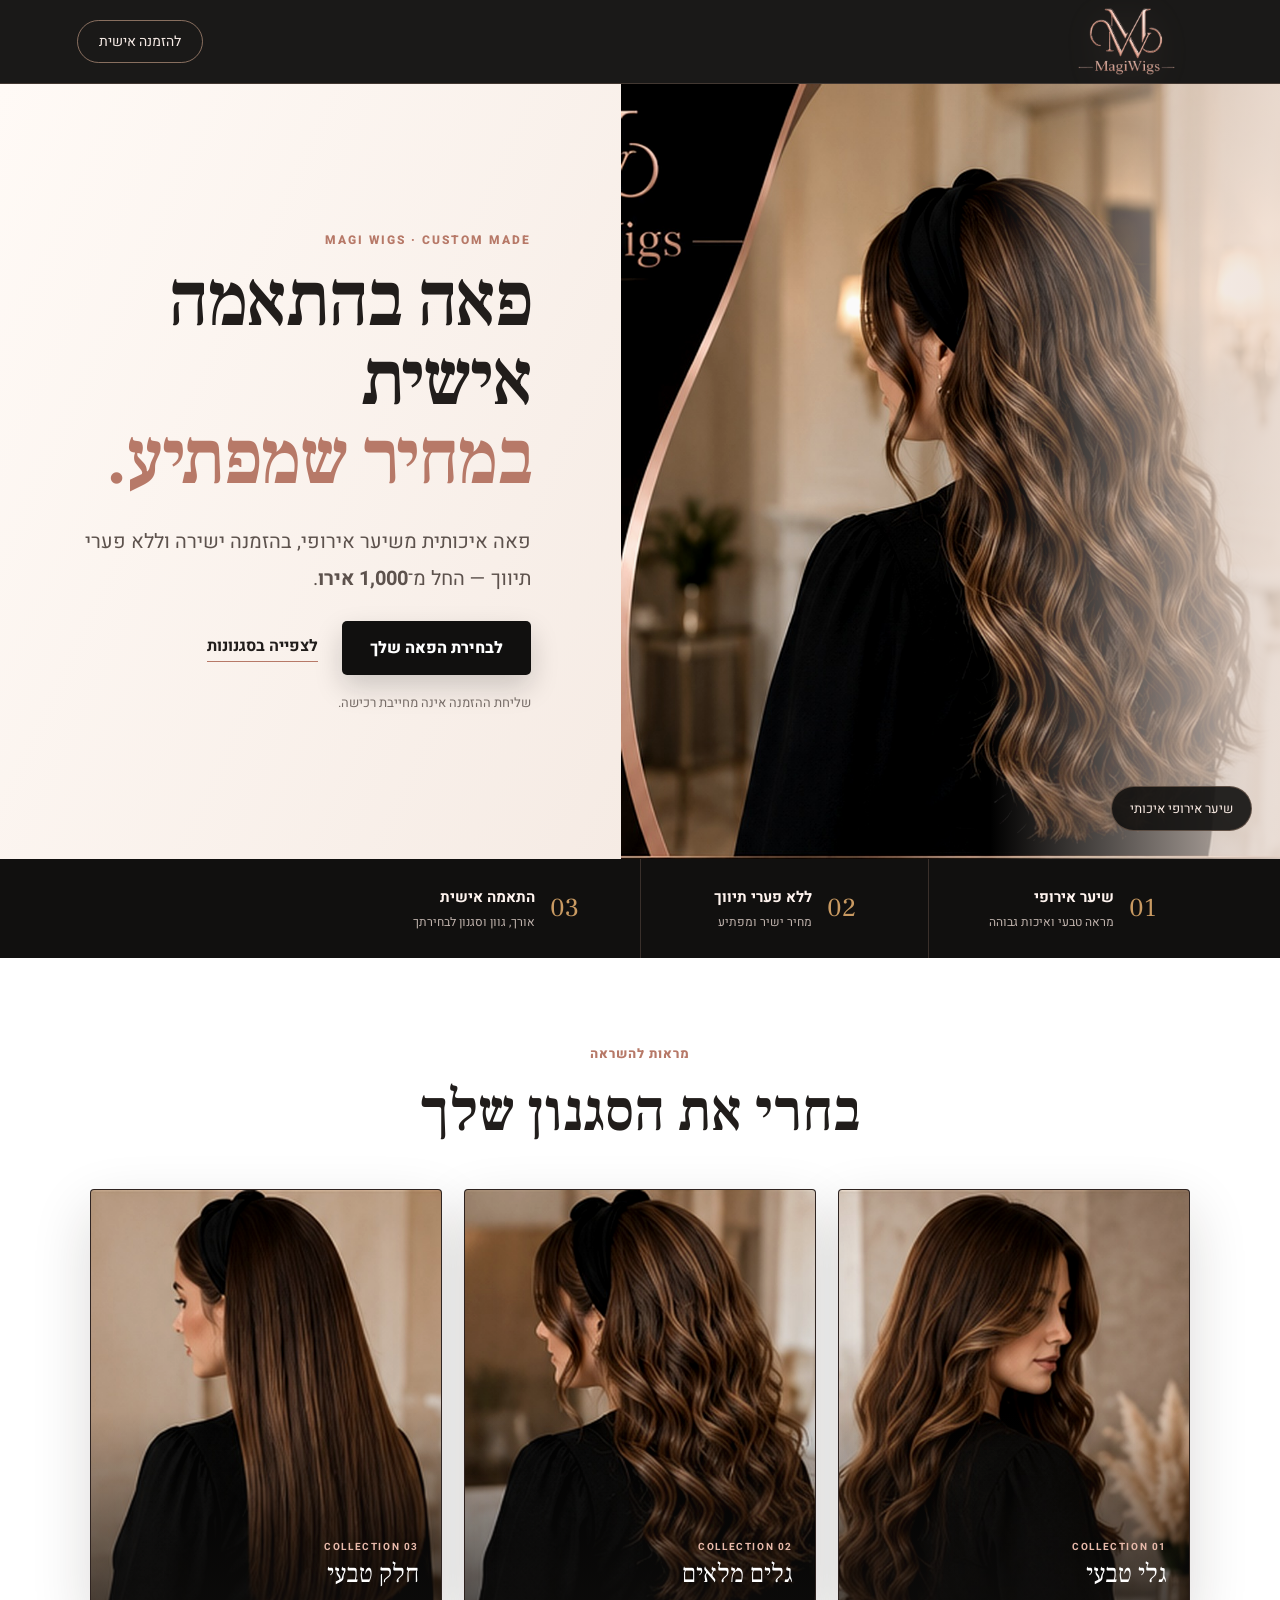
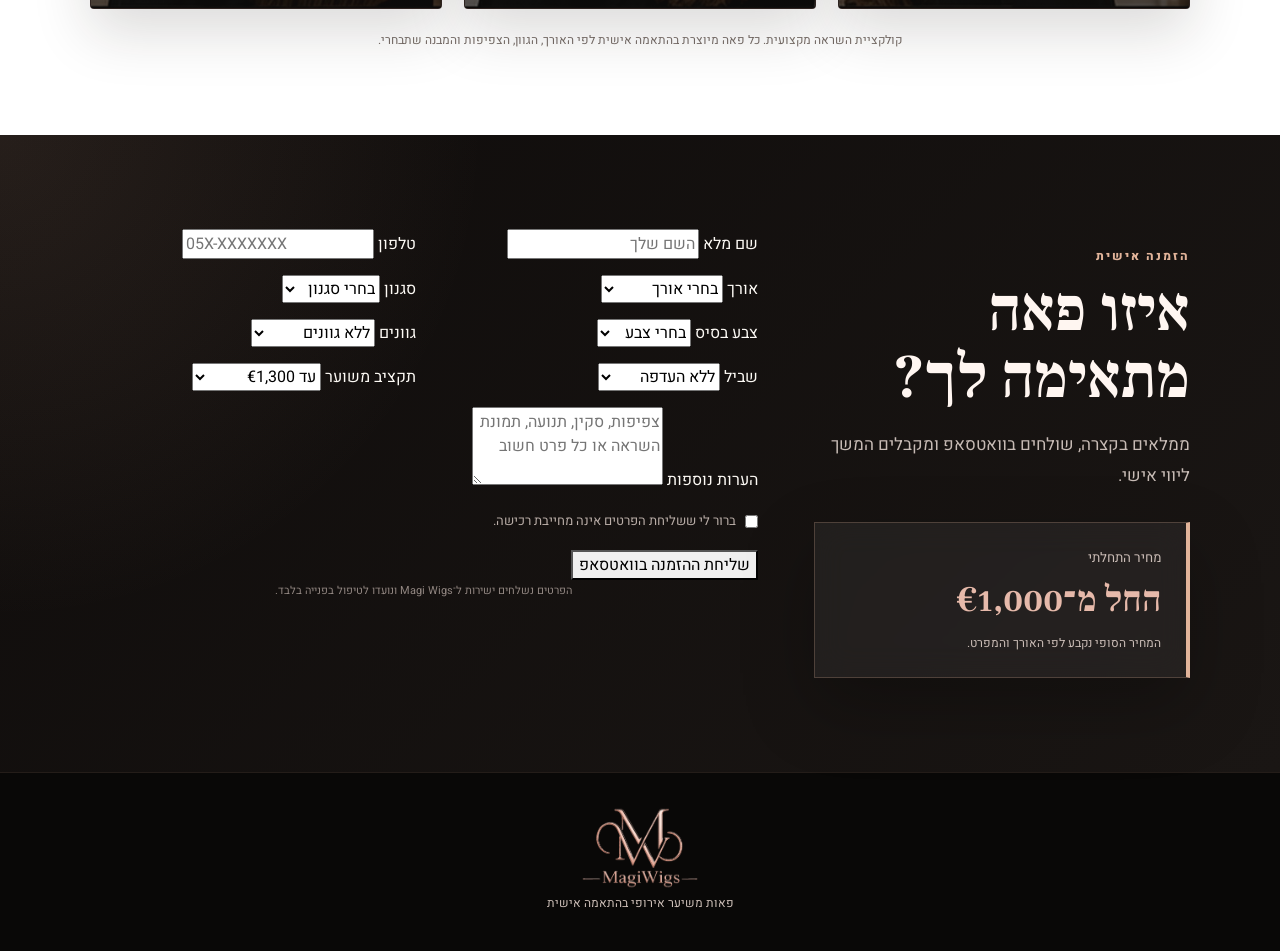
==== commit 5dfc84ee: "Add files via upload" ====
--- a/index.html
+++ b/index.html
@@ -2,244 +2,165 @@
 <html lang="he" dir="rtl">
 <head>
   <meta charset="utf-8">
-  <meta name="viewport" content="width=device-width, initial-scale=1, maximum-scale=1">
+  <meta name="viewport" content="width=device-width,initial-scale=1">
   <meta name="theme-color" content="#11100f">
   <meta name="description" content="Magi Wigs — פאות איכותיות משיער אירופי בהתאמה אישית, ללא פערי תיווך, החל מ־1,000 אירו ובהזמנה ללא התחייבות.">
-  <title>Magi Wigs | פאות בהתאמה אישית</title>
-
+  <title>Magi Wigs | פאה בהתאמה אישית</title>
   <link rel="preconnect" href="https://fonts.googleapis.com">
   <link rel="preconnect" href="https://fonts.gstatic.com" crossorigin>
-  <link href="https://fonts.googleapis.com/css2?family=Heebo:wght@300;400;500;600;700;800&family=Frank+Ruhl+Libre:wght@500;600;700&display=swap" rel="stylesheet">
+  <link href="https://fonts.googleapis.com/css2?family=Heebo:wght@300;400;500;600;700&family=Frank+Ruhl+Libre:wght@500;600;700&display=swap" rel="stylesheet">
   <link rel="icon" href="assets/magiwigs-logo.png">
   <link rel="stylesheet" href="styles.css">
 </head>
 <body>
-  <div id="main-content">
-    <header class="site-header">
-      <a class="logo-wrap" href="#top" aria-label="Magi Wigs">
-        <img src="assets/magiwigs-logo.png" alt="לוגו Magi Wigs">
-      </a>
-      <a class="header-cta" href="#order">לקבלת הצעת מחיר</a>
-    </header>
+  <header class="site-header">
+    <a class="logo-wrap" href="#top" aria-label="Magi Wigs">
+      <img src="assets/magiwigs-logo.png" alt="לוגו Magi Wigs">
+    </a>
+    <a class="header-cta" href="#order">להזמנה אישית</a>
+  </header>
 
-    <main id="top">
-      <section class="hero">
-        <div class="hero-image">
-          <img src="assets/look-soft.jpg" alt="אישה בלבוש צנוע עם פאה חומה וגלית במראה טבעי">
-          <div class="image-badge">100% שיער טבעי איכותי</div>
+  <main id="top">
+    <section class="hero">
+      <div class="hero-image">
+        <img src="assets/hero-premium.jpg" alt="צילום תדמית יוקרתי של פאה אירופית חומה בגלים טבעיים">
+        <div class="image-badge">שיער אירופי איכותי</div>
+      </div>
+
+      <div class="hero-copy">
+        <p class="kicker">MAGI WIGS · CUSTOM MADE</p>
+        <h1>פאה בהתאמה אישית<br><span>במחיר שמפתיע.</span></h1>
+        <p class="lead">פאה איכותית משיער אירופי, בהזמנה ישירה וללא פערי תיווך — החל מ־<strong>1,000 אירו</strong>.</p>
+        <div class="hero-actions">
+          <a class="primary-button" href="#order">לבחירת הפאה שלך</a>
+          <a class="text-link" href="#looks">לצפייה בסגנונות</a>
+        </div>
+        <p class="no-risk">שליחת ההזמנה אינה מחייבת רכישה.</p>
+      </div>
+    </section>
+
+    <section class="trust-strip" aria-label="יתרונות">
+      <article><span>01</span><div><strong>שיער אירופי</strong><small>מראה טבעי ואיכות גבוהה</small></div></article>
+      <article><span>02</span><div><strong>ללא פערי תיווך</strong><small>מחיר ישיר ומפתיע</small></div></article>
+      <article><span>03</span><div><strong>התאמה אישית</strong><small>אורך, גוון וסגנון לבחירתך</small></div></article>
+    </section>
+
+    <section id="looks" class="looks-section">
+      <div class="section-heading">
+        <p>מראות להשראה</p>
+        <h2>בחרי את הסגנון שלך</h2>
+      </div>
+
+      <div class="look-grid">
+        <button class="look-card" type="button" data-style="גלי טבעי">
+          <img src="assets/look-premium-waves.jpg" alt="אישה בלבוש צנוע עם שיער חום גלי">
+          <span><small>COLLECTION 01</small>גלי טבעי</span>
+        </button>
+        <button class="look-card" type="button" data-style="גלים מלאים">
+          <img src="assets/look-premium-curls.jpg" alt="אישה בלבוש צנוע עם שיער ארוך ומלא תנועה">
+          <span><small>COLLECTION 02</small>גלים מלאים</span>
+        </button>
+        <button class="look-card" type="button" data-style="חלק טבעי">
+          <img src="assets/look-premium-straight.jpg" alt="אישה בלבוש צנוע עם שיער חלק בגוון חום">
+          <span><small>COLLECTION 03</small>חלק טבעי</span>
+        </button>
+      </div>
+      <p class="photo-note">קולקציית השראה מקצועית. כל פאה מיוצרת בהתאמה אישית לפי האורך, הגוון, הצפיפות והמבנה שתבחרי.</p>
+    </section>
+
+    <section id="order" class="order-section">
+      <aside class="order-copy">
+        <p class="kicker">הזמנה אישית</p>
+        <h2>איזו פאה מתאימה לך?</h2>
+        <p>ממלאים בקצרה, שולחים בוואטסאפ ומקבלים המשך ליווי אישי.</p>
+        <div class="price-card">
+          <small>מחיר התחלתי</small>
+          <strong>החל מ־€1,000</strong>
+          <span>המחיר הסופי נקבע לפי האורך והמפרט.</span>
+        </div>
+      </aside>
+
+      <form id="wigForm" novalidate>
+        <div class="form-grid">
+          <label>שם מלא
+            <input name="fullName" autocomplete="name" required placeholder="השם שלך">
+          </label>
+          <label>טלפון
+            <input name="phone" type="tel" autocomplete="tel" required placeholder="05X-XXXXXXX">
+          </label>
+          <label>אורך
+            <select name="length" required>
+              <option value="">בחרי אורך</option>
+              <option>8–10 אינץ׳</option>
+              <option>12–14 אינץ׳</option>
+              <option>16–18 אינץ׳</option>
+              <option>20 אינץ׳ ומעלה</option>
+            </select>
+          </label>
+          <label>סגנון
+            <select id="styleField" name="style" required>
+              <option value="">בחרי סגנון</option>
+              <option>חלק טבעי</option>
+              <option>גלי טבעי</option>
+              <option>גלים מלאים</option>
+              <option>מתולתל</option>
+              <option>בוב</option>
+            </select>
+          </label>
+          <label>צבע בסיס
+            <select name="baseColor" required>
+              <option value="">בחרי צבע</option>
+              <option>שחור טבעי</option>
+              <option>חום כהה</option>
+              <option>חום טבעי</option>
+              <option>חום בהיר</option>
+              <option>בלונד כהה</option>
+            </select>
+          </label>
+          <label>גוונים
+            <select name="highlights">
+              <option>ללא גוונים</option>
+              <option>גוונים עדינים</option>
+              <option>גוונים אפרפרים</option>
+              <option>גוונים חמים</option>
+              <option>בליאז׳</option>
+            </select>
+          </label>
+          <label>שביל
+            <select name="parting">
+              <option>ללא העדפה</option>
+              <option>שביל אמצע</option>
+              <option>שביל צד ימין</option>
+              <option>שביל צד שמאל</option>
+            </select>
+          </label>
+          <label>תקציב משוער
+            <select name="budget">
+              <option>עד €1,300</option>
+              <option>€1,300–€1,600</option>
+              <option>€1,600–€2,000</option>
+              <option>מעל €2,000</option>
+            </select>
+          </label>
+          <label class="full-width">הערות נוספות
+            <textarea name="notes" rows="3" placeholder="צפיפות, סקין, תנועה, תמונת השראה או כל פרט חשוב"></textarea>
+          </label>
         </div>
 
-        <div class="hero-copy">
-          <p class="kicker">MAGI WIGS · CUSTOM MADE</p>
-          <h1>פאה בהתאמה אישית<br><span>במחיר שמפתיע.</span></h1>
-          <p class="lead">פאות איכותיות משיער אירופי, בהזמנה ישירה וללא פערי תיווך — החל מ־<strong>1,000 אירו</strong>.</p>
-          <div class="hero-actions">
-            <a class="primary-button" href="#order">להזמנה אישית</a>
-            <a class="text-link" href="#looks">לצפייה בסגנונות</a>
-          </div>
-          <p class="no-risk">שליחת הפרטים אינה מחייבת רכישה.</p>
-        </div>
-      </section>
+        <label class="consent">
+          <input type="checkbox" required>
+          <span>ברור לי ששליחת הפרטים אינה מחייבת רכישה.</span>
+        </label>
+        <button class="submit-button" type="submit">שליחת ההזמנה בוואטסאפ</button>
+        <p class="privacy">הפרטים נשלחים ישירות ל־Magi Wigs ונועדו לטיפול בפנייה בלבד.</p>
+      </form>
+    </section>
+  </main>
 
-      <section class="trust-strip" aria-label="יתרונות">
-        <article><span>01</span><div><strong>שיער אירופי איכותי</strong><small>רך, טבעי ומלא ברק</small></div></article>
-        <article><span>02</span><div><strong>ללא פערי תיווך</strong><small>מחיר ישיר מהיצרן</small></div></article>
-        <article><span>03</span><div><strong>התאמה אישית</strong><small>אורך, צבע, גוונים ומבנה</small></div></article>
-        <article><span>04</span><div><strong>ללא התחייבות</strong><small>ממלאים מפרט ומקבלים הצעה</small></div></article>
-      </section>
-
-      <section id="looks" class="looks-section">
-        <div class="section-heading">
-          <p>מראות להשראה</p>
-          <h2>בחרי את הסגנון שלך</h2>
-        </div>
-
-        <div class="look-grid">
-          <button class="look-card" type="button" data-hair="גלי">
-            <img src="assets/look-waves.jpg" alt="אישה בלבוש צנוע עם שיער חום גלי">
-            <span>גלי טבעי</span>
-          </button>
-          <button class="look-card" type="button" data-hair="גלי">
-            <img src="assets/look-back.jpg" alt="אישה בלבוש צנוע עם שיער ארוך ומלא תנועה">
-            <span>גלים מלאים</span>
-          </button>
-          <button class="look-card" type="button" data-hair="חלק">
-            <img src="assets/look-straight.jpg" alt="אישה בלבוש צנוע עם שיער חלק בגוון חום">
-            <span>חלק טבעי</span>
-          </button>
-        </div>
-        <p class="photo-note">התמונות להמחשת הסגנון בלבד. כל פאה מיוצרת לפי הבחירות האישיות שלך.</p>
-      </section>
-
-      <section id="order" class="order-section">
-        <aside class="order-copy">
-          <p class="kicker">הצעת מחיר אישית</p>
-          <h2>ספרי לנו איזו פאה את מחפשת</h2>
-          <p>מלאי את המפרט הקצר ונחזור אלייך עם התאמה והצעת מחיר. אין התחייבות לבצע רכישה.</p>
-
-          <div class="price-card">
-            <small>מחיר התחלתי</small>
-            <strong>החל מ־€1,000</strong>
-            <span>המחיר הסופי נקבע לפי האורך, סוג השיער והמפרט.</span>
-          </div>
-
-          <ul class="order-benefits">
-            <li>שיער טבעי איכותי</li>
-            <li>התאמה לפי המידות והסגנון שלך</li>
-            <li>ליווי אישי עד לבחירת הפאה</li>
-          </ul>
-        </aside>
-
-        <div class="form-card">
-          <div class="form-header">
-            <p>פרטי ההזמנה</p>
-            <h2>קבלת הצעת מחיר</h2>
-            <span>השדות המסומנים בכוכבית הם חובה</span>
-          </div>
-
-          <form id="orderForm" action="https://formsubmit.co/Margalite95@gmail.com" method="POST">
-            <input type="hidden" name="_subject" value="ליד חדש - בקשה להצעת מחיר - MagiWigs">
-            <input type="hidden" name="_template" value="table">
-            <input type="hidden" name="_captcha" value="false">
-
-            <div class="form-grid">
-              <label class="form-group">
-                <span>שם ושם משפחה *</span>
-                <input type="text" name="name" required autocomplete="name" placeholder="לדוגמה: יעל כהן">
-              </label>
-
-              <label class="form-group">
-                <span>טלפון לחזרה *</span>
-                <input type="tel" name="phone" required autocomplete="tel" inputmode="tel" placeholder="050-0000000">
-              </label>
-
-              <label class="form-group">
-                <span>כתובת אימייל</span>
-                <input type="email" name="email" autocomplete="email" placeholder="mail@example.com">
-              </label>
-
-              <label class="form-group">
-                <span>כתובת מלאה</span>
-                <input type="text" name="address" autocomplete="street-address" placeholder="עיר, רחוב ומספר בית">
-              </label>
-
-              <label class="form-group">
-                <span>סוג הפאה</span>
-                <select name="wigType">
-                  <option>לייס</option>
-                  <option>לייס מקופל</option>
-                  <option>פאת סרט</option>
-                  <option>פאת קוקו</option>
-                </select>
-              </label>
-
-              <label class="form-group">
-                <span>גודל רשת</span>
-                <select name="size">
-                  <option value="">לא יודעת עדיין</option>
-                  <option>S</option>
-                  <option>M</option>
-                  <option>L</option>
-                </select>
-              </label>
-
-              <label class="form-group">
-                <span>אורך הפאה בס״מ</span>
-                <input type="number" name="length" min="15" max="100" inputmode="numeric" placeholder="לדוגמה: 45">
-              </label>
-
-              <label class="form-group">
-                <span>סוג השיער</span>
-                <select id="hairTypeField" name="hairType">
-                  <option>חלק</option>
-                  <option>גלי</option>
-                  <option>מתולתל</option>
-                </select>
-              </label>
-
-              <label class="form-group">
-                <span>צבע הפאה</span>
-                <select name="color">
-                  <option>בלונדיני</option>
-                  <option>שטני</option>
-                  <option selected>חום</option>
-                  <option>חום כהה</option>
-                  <option>שחור</option>
-                </select>
-              </label>
-
-              <label class="form-group">
-                <span>צבע הגוונים</span>
-                <select name="highlights">
-                  <option>ללא גוונים</option>
-                  <option>בלונדיני</option>
-                  <option>אפרפר</option>
-                  <option>קרמל</option>
-                  <option>ג׳ינג׳י</option>
-                </select>
-              </label>
-
-              <label class="form-group">
-                <span>סוג לייס</span>
-                <select name="lace">
-                  <option>רגיל</option>
-                  <option>מקופל</option>
-                  <option>לייס מאוורר</option>
-                  <option>ללא</option>
-                </select>
-              </label>
-
-              <label class="form-group">
-                <span>תקציב משוער</span>
-                <select name="budget">
-                  <option>€1,000–€1,300</option>
-                  <option>€1,300–€1,600</option>
-                  <option>€1,600–€2,000</option>
-                  <option>מעל €2,000</option>
-                </select>
-              </label>
-
-              <label class="form-group full-width">
-                <span>הערות נוספות</span>
-                <textarea name="notes" rows="4" placeholder="צפיפות, שביל, תנועה, גוון רצוי או כל פרט חשוב"></textarea>
-              </label>
-            </div>
-
-            <label class="consent">
-              <input type="checkbox" required>
-              <span>ברור לי ששליחת הפרטים אינה מחייבת רכישה.</span>
-            </label>
-
-            <button class="btn-submit" type="submit">שלחי לקבלת הצעת מחיר</button>
-            <div id="form-message" role="status" aria-live="polite"></div>
-            <p class="privacy">הפרטים נשמרים לצורך טיפול בפנייה בלבד.</p>
-          </form>
-        </div>
-      </section>
-    </main>
-
-    <footer>
-      <img src="assets/magiwigs-logo.png" alt="Magi Wigs">
-      <p>פאות איכותיות משיער אירופי בהתאמה אישית</p>
-      <small>© <span id="year"></span> MAGIWIGS</small>
-    </footer>
-  </div>
-
-  <a href="https://wa.me/972586660460?text=%D7%A9%D7%9C%D7%95%D7%9D%2C%20%D7%90%D7%A9%D7%9E%D7%97%20%D7%9C%D7%A7%D7%91%D7%9C%20%D7%A4%D7%A8%D7%98%D7%99%D7%9D%20%D7%A2%D7%9C%20%D7%A4%D7%90%D7%94%20%D7%91%D7%94%D7%AA%D7%90%D7%9E%D7%94%20%D7%90%D7%99%D7%A9%D7%99%D7%AA" target="_blank" rel="noopener" class="floating-wa" aria-label="שליחת הודעה בוואטסאפ">
-    <svg viewBox="0 0 24 24" aria-hidden="true"><path d="M17.472 14.382c-.297-.149-1.758-.867-2.03-.967-.273-.099-.471-.148-.67.15-.197.297-.767.966-.94 1.164-.173.199-.347.223-.644.075-.297-.15-1.255-.463-2.39-1.475-.883-.788-1.48-1.761-1.653-2.059-.173-.297-.018-.458.13-.606.134-.133.298-.347.446-.52.149-.174.198-.298.298-.497.099-.198.05-.371-.025-.52-.075-.149-.669-1.612-.916-2.207-.242-.579-.487-.5-.669-.51a12.8 12.8 0 0 0-.57-.01c-.198 0-.52.074-.792.372-.272.297-1.04 1.016-1.04 2.479 0 1.462 1.065 2.875 1.213 3.074.149.198 2.096 3.2 5.077 4.487.709.306 1.262.489 1.694.625.712.227 1.36.195 1.871.118.571-.085 1.758-.719 2.006-1.413.248-.694.248-1.289.173-1.413-.074-.124-.272-.198-.57-.347m-5.421 7.403h-.004a9.87 9.87 0 0 1-5.031-1.378l-.361-.214-3.741.982.998-3.648-.235-.374a9.86 9.86 0 0 1-1.51-5.26c.001-5.45 4.436-9.884 9.888-9.884 2.64 0 5.122 1.03 6.988 2.898a9.82 9.82 0 0 1 2.893 6.994c-.003 5.45-4.437 9.884-9.885 9.884m8.413-18.297A11.815 11.815 0 0 0 12.05 0C5.495 0 .16 5.335.157 11.892c0 2.096.547 4.142 1.588 5.945L.057 24l6.305-1.654a11.882 11.882 0 0 0 5.683 1.448h.005c6.554 0 11.89-5.335 11.893-11.893a11.821 11.821 0 0 0-3.48-8.413z"/></svg>
-  </a>
-
-  <div id="thanks-page" aria-hidden="true">
-    <div class="thanks-box" role="dialog" aria-modal="true" aria-labelledby="thanks-title">
-      <div class="thanks-icon">✓</div>
-      <h2 id="thanks-title">תודה רבה!</h2>
-      <p>הפרטים נשלחו בהצלחה.<br>נעבור על המפרט ונחזור אלייך בהקדם עם הצעת מחיר.</p>
-      <div class="thanks-actions">
-        <button class="btn-outline primary-outline" type="button" onclick="closeThanksPage()">חזרה לאתר</button>
-        <a class="btn-outline" href="https://wa.me/972586660460" target="_blank" rel="noopener">מעבר לוואטסאפ</a>
-      </div>
-    </div>
-  </div>
+  <footer>
+    <img src="assets/magiwigs-logo.png" alt="Magi Wigs">
+    <p>פאות משיער אירופי בהתאמה אישית</p>
+  </footer>
 
   <script src="script.js"></script>
 </body>
--- a/styles.css
+++ b/styles.css
@@ -43,7 +43,7 @@
 .hero{min-height:680px;display:grid;grid-template-columns:1.03fr .97fr;background:linear-gradient(115deg,#fffaf6 0%,#efe1d8 100%)}
 .hero-image{position:relative;min-height:680px;overflow:hidden}
 .hero-image::after{content:"";position:absolute;inset:0;background:linear-gradient(90deg,transparent 56%,rgba(239,225,216,.86) 100%)}
-.hero-image img{width:100%;height:100%;object-fit:cover;object-position:center 19%;filter:saturate(.92) contrast(1.03)}
+.hero-image img{width:100%;height:100%;object-fit:cover;object-position:center 28%;filter:saturate(.9) contrast(1.06) brightness(.98)}
 .image-badge{position:absolute;bottom:28px;right:28px;z-index:2;background:rgba(17,16,15,.9);color:#f7e8e1;padding:12px 18px;border-radius:999px;font-size:13px;border:1px solid rgba(226,180,154,.32)}
 .hero-copy{display:flex;flex-direction:column;justify-content:center;padding:72px clamp(26px,7vw,110px) 72px 44px}
 .kicker{margin:0 0 13px;color:var(--rose);font-size:12px;font-weight:800;letter-spacing:2px}
@@ -70,11 +70,11 @@
 .section-heading p{color:var(--rose);font-size:13px;margin:0;font-weight:800;letter-spacing:1px}
 .section-heading h2{font-size:clamp(38px,5vw,58px);margin:5px 0 0;font-weight:600}
 .look-grid{max-width:1100px;margin:auto;display:grid;grid-template-columns:repeat(3,1fr);gap:22px}
-.look-card{position:relative;border:0;padding:0;background:#eee;overflow:hidden;cursor:pointer;height:420px;box-shadow:0 18px 46px rgba(30,22,18,.11);transition:.3s}
+.look-card{position:relative;border:1px solid rgba(183,121,104,.18);padding:0;background:#111;overflow:hidden;cursor:pointer;height:420px;box-shadow:0 22px 58px rgba(30,22,18,.16);transition:.3s;border-radius:4px}
 .look-card::after{content:"";position:absolute;inset:0;background:linear-gradient(0deg,rgba(17,16,15,.66),transparent 47%);transition:.3s}
-.look-card img{width:100%;height:100%;object-fit:cover;transition:.45s}
-.look-card span{position:absolute;right:20px;bottom:18px;z-index:2;color:#fff;font-family:"Frank Ruhl Libre",serif;font-size:25px}
-.look-card:hover{transform:translateY(-5px)}
+.look-card img{width:100%;height:100%;object-fit:cover;object-position:center;transition:.45s;filter:saturate(.92) contrast(1.04)}
+.look-card span{position:absolute;right:22px;bottom:20px;z-index:2;color:#fff;font-family:"Frank Ruhl Libre",serif;font-size:26px;text-align:right;line-height:1.05}.look-card span small{display:block;font-family:"Heebo",sans-serif;font-size:10px;letter-spacing:1.6px;color:#e7b9aa;margin-bottom:8px;font-weight:700}
+.look-card:hover{transform:translateY(-7px);box-shadow:0 30px 74px rgba(30,22,18,.22)}
 .look-card:hover img,.look-card.selected img{transform:scale(1.05)}
 .look-card.selected{outline:3px solid var(--rose);outline-offset:4px}
 .photo-note{text-align:center;color:var(--muted);font-size:12px;margin:22px 0 0}
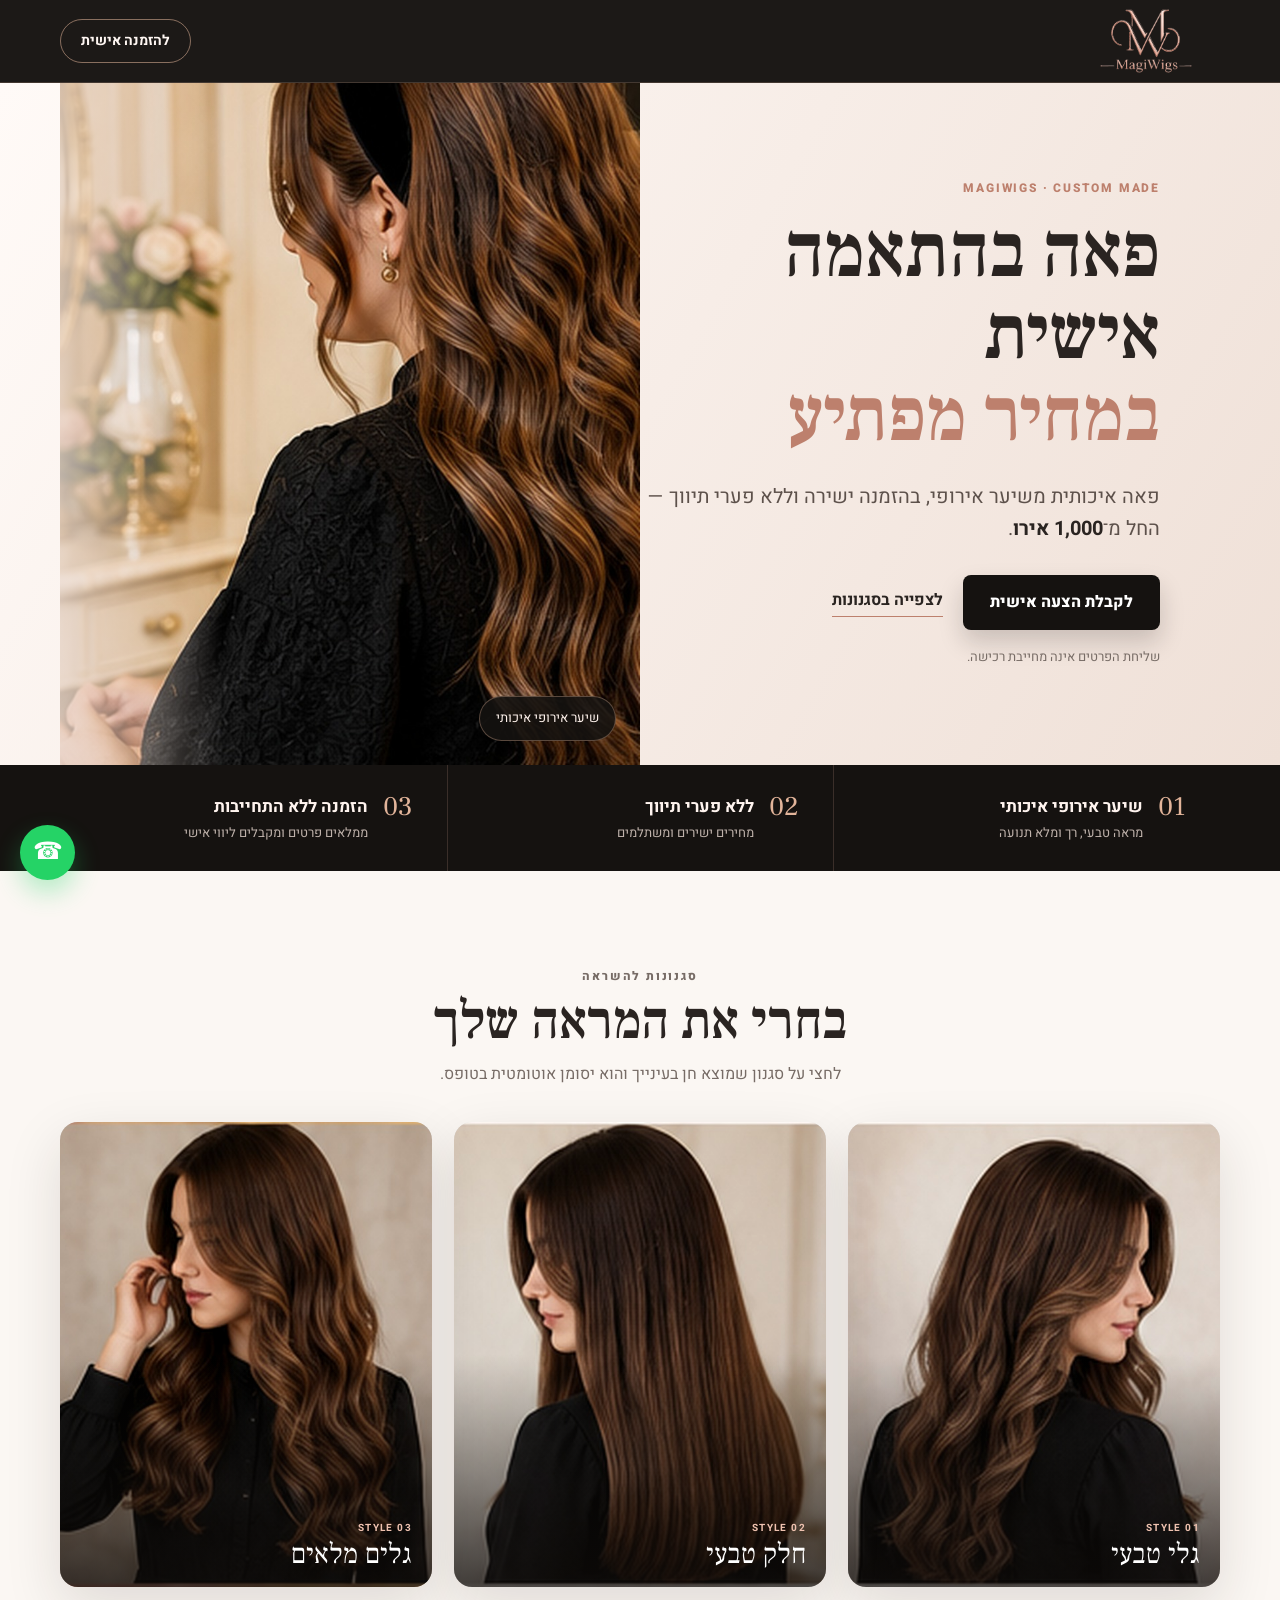
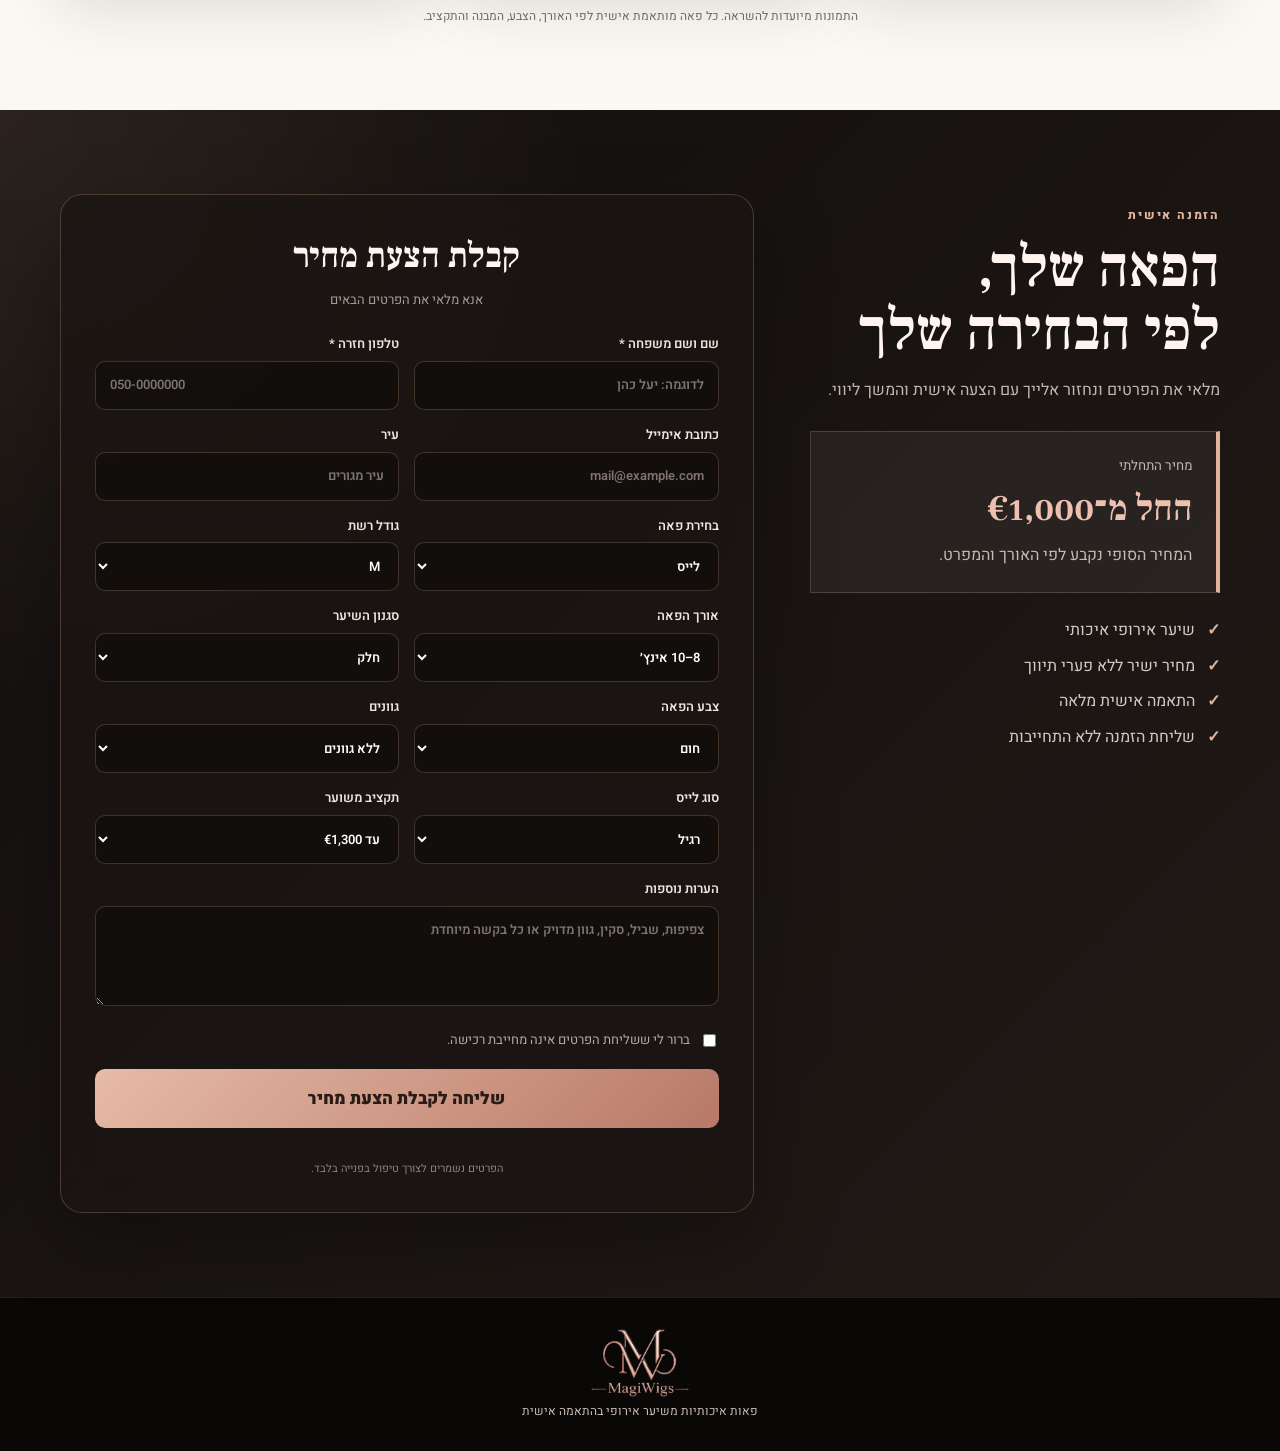
==== commit 0d0a1ea3: "Add files via upload" ====
--- a/index.html
+++ b/index.html
@@ -2,166 +2,310 @@
 <html lang="he" dir="rtl">
 <head>
   <meta charset="utf-8">
-  <meta name="viewport" content="width=device-width,initial-scale=1">
-  <meta name="theme-color" content="#11100f">
-  <meta name="description" content="Magi Wigs — פאות איכותיות משיער אירופי בהתאמה אישית, ללא פערי תיווך, החל מ־1,000 אירו ובהזמנה ללא התחייבות.">
-  <title>Magi Wigs | פאה בהתאמה אישית</title>
+  <meta name="viewport" content="width=device-width, initial-scale=1">
+  <meta name="theme-color" content="#151210">
+  <meta name="description" content="MagiWigs — פאות איכותיות משיער אירופי בהתאמה אישית, ללא פערי תיווך, החל מ־1,000 אירו ובהזמנה ללא התחייבות.">
+  <title>MagiWigs | פאה בהתאמה אישית</title>
   <link rel="preconnect" href="https://fonts.googleapis.com">
   <link rel="preconnect" href="https://fonts.gstatic.com" crossorigin>
-  <link href="https://fonts.googleapis.com/css2?family=Heebo:wght@300;400;500;600;700&family=Frank+Ruhl+Libre:wght@500;600;700&display=swap" rel="stylesheet">
-  <link rel="icon" href="assets/magiwigs-logo.png">
-  <link rel="stylesheet" href="styles.css">
+  <link href="https://fonts.googleapis.com/css2?family=Heebo:wght@300;400;500;600;700;800&family=Frank+Ruhl+Libre:wght@500;600;700&display=swap" rel="stylesheet">
+  <style>
+    :root{
+      --black:#151210;
+      --black-2:#211b18;
+      --cream:#fbf7f3;
+      --cream-2:#f1e7df;
+      --rose:#bd806d;
+      --rose-light:#e2b49a;
+      --ink:#2a2421;
+      --muted:#776c66;
+      --line:#e7d8cf;
+      --white:#fff;
+      --shadow:0 20px 55px rgba(42,31,25,.13);
+    }
+    *{box-sizing:border-box}
+    html{scroll-behavior:smooth}
+    body{margin:0;font-family:"Heebo",Arial,sans-serif;background:var(--cream);color:var(--ink);line-height:1.6;overflow-x:hidden}
+    img{display:block;max-width:100%}
+    a{text-decoration:none;color:inherit}
+    button,input,select,textarea{font:inherit}
+    .container{width:min(1160px,calc(100% - 36px));margin:auto}
+
+    .topbar{position:sticky;top:0;z-index:50;background:rgba(21,18,16,.97);border-bottom:1px solid rgba(226,180,154,.2);backdrop-filter:blur(12px)}
+    .topbar-inner{height:82px;display:flex;align-items:center;justify-content:space-between;gap:20px}
+    .brand img{width:148px;height:66px;object-fit:contain}
+    .top-cta{border:1px solid rgba(226,180,154,.55);color:#fff7f3;padding:10px 20px;border-radius:999px;font-size:14px;font-weight:700;transition:.2s}
+    .top-cta:hover{background:var(--rose);border-color:var(--rose)}
+
+    .hero{background:linear-gradient(120deg,#fffaf7 0%,#efe0d7 100%)}
+    .hero-grid{min-height:650px;display:grid;grid-template-columns:1fr 1fr;align-items:stretch}
+    .hero-copy{display:flex;flex-direction:column;justify-content:center;padding:70px 60px 70px 0}
+    .eyebrow{margin:0 0 12px;color:var(--rose);font-size:12px;font-weight:800;letter-spacing:1.8px}
+    h1,h2{font-family:"Frank Ruhl Libre",serif;line-height:1.08}
+    h1{font-size:clamp(46px,6vw,76px);margin:0;font-weight:600}
+    h1 span{color:var(--rose)}
+    .hero-lead{font-size:20px;color:#5d514b;max-width:580px;margin:24px 0 0}
+    .hero-lead strong{color:var(--ink)}
+    .hero-actions{display:flex;align-items:center;gap:20px;flex-wrap:wrap;margin-top:30px}
+    .btn-primary{display:inline-flex;justify-content:center;align-items:center;background:var(--black);color:white;padding:15px 27px;border-radius:8px;font-weight:800;box-shadow:0 12px 25px rgba(21,18,16,.18);transition:.2s;border:0;cursor:pointer}
+    .btn-primary:hover{background:var(--rose);transform:translateY(-2px)}
+    .text-link{font-weight:700;border-bottom:1px solid var(--rose);padding-bottom:2px}
+    .no-commit{margin:17px 0 0;color:var(--muted);font-size:13px}
+    .hero-photo{position:relative;min-height:650px;overflow:hidden}
+    .hero-photo img{width:100%;height:100%;object-fit:cover;object-position:center 38%}
+    .hero-photo:after{content:"";position:absolute;inset:0;background:linear-gradient(90deg,rgba(239,224,215,.78),transparent 28%)}
+    .hero-tag{position:absolute;z-index:2;right:24px;bottom:24px;background:rgba(21,18,16,.9);color:#fff3ed;border:1px solid rgba(226,180,154,.34);padding:11px 16px;border-radius:999px;font-size:13px}
+
+    .benefits{background:var(--black);color:#fff}
+    .benefits-grid{display:grid;grid-template-columns:repeat(3,1fr)}
+    .benefit{padding:28px 34px;display:flex;gap:15px;align-items:flex-start;border-left:1px solid rgba(226,180,154,.18)}
+    .benefit:last-child{border-left:0}
+    .benefit-number{color:var(--rose-light);font-family:"Frank Ruhl Libre",serif;font-size:27px;line-height:1}
+    .benefit strong{display:block;color:#fff4ef;font-size:17px}
+    .benefit small{display:block;color:#bfb2ab;font-size:13px;margin-top:3px}
+
+    .section{padding:84px 0}
+    .section-head{text-align:center;margin-bottom:34px}
+    .section-head .eyebrow{margin-bottom:6px}
+    .section-head h2{font-size:clamp(36px,5vw,53px);margin:0;font-weight:600}
+    .section-head p{color:var(--muted);max-width:660px;margin:12px auto 0}
+
+    .gallery{display:grid;grid-template-columns:repeat(3,1fr);gap:22px}
+    .style-card{position:relative;overflow:hidden;border-radius:18px;aspect-ratio:4/5;background:#ddd;border:0;padding:0;cursor:pointer;box-shadow:var(--shadow);transition:.25s}
+    .style-card img{width:100%;height:100%;object-fit:cover;transition:.45s;filter:saturate(.93) contrast(1.02)}
+    .style-card:after{content:"";position:absolute;inset:0;background:linear-gradient(0deg,rgba(15,12,10,.74),transparent 50%)}
+    .style-card span{position:absolute;z-index:2;right:20px;bottom:17px;color:white;text-align:right;font-family:"Frank Ruhl Libre",serif;font-size:28px;line-height:1.05}
+    .style-card small{display:block;font-family:"Heebo",sans-serif;font-size:10px;letter-spacing:1.4px;color:#efc2b0;margin-bottom:7px;font-weight:700}
+    .style-card:hover{transform:translateY(-6px);box-shadow:0 28px 65px rgba(42,31,25,.2)}
+    .style-card:hover img{transform:scale(1.045)}
+    .style-card.selected{outline:3px solid var(--rose);outline-offset:4px}
+    .gallery-note{text-align:center;color:var(--muted);font-size:12px;margin:20px 0 0}
+
+    .order{background:radial-gradient(circle at 0 0,rgba(226,180,154,.12),transparent 34%),linear-gradient(135deg,#120f0d,#211a17);color:white}
+    .order-grid{display:grid;grid-template-columns:.75fr 1.25fr;gap:50px;align-items:start}
+    .order-intro{padding-top:12px}
+    .order-intro .eyebrow{color:var(--rose-light)}
+    .order-intro h2{font-size:clamp(38px,5vw,58px);margin:0 0 14px;color:#fff4ef;font-weight:600}
+    .order-intro>p{color:#c4b7b0;max-width:410px}
+    .price-box{margin-top:27px;padding:24px;background:rgba(255,255,255,.055);border:1px solid rgba(226,180,154,.22);border-right:4px solid var(--rose-light);max-width:410px}
+    .price-box small,.price-box span{display:block;color:#c7b9b2}
+    .price-box strong{display:block;font-family:"Frank Ruhl Libre",serif;font-size:36px;color:#edc0af;margin:4px 0}
+    .business-list{list-style:none;padding:0;margin:25px 0 0;display:grid;gap:10px;color:#d6cac4}
+    .business-list li{position:relative;padding-right:25px}
+    .business-list li:before{content:"✓";position:absolute;right:0;color:var(--rose-light);font-weight:800}
+
+    .form-card{background:rgba(27,22,19,.76);border:1px solid rgba(226,180,154,.24);border-radius:22px;padding:34px;box-shadow:0 30px 80px rgba(0,0,0,.3);backdrop-filter:blur(18px)}
+    .form-title{text-align:center;margin-bottom:24px}
+    .form-title h3{font-family:"Frank Ruhl Libre",serif;color:#fff4ef;font-size:35px;margin:0}
+    .form-title p{margin:5px 0 0;color:#a99d97;font-size:13px}
+    .form-grid{display:grid;grid-template-columns:repeat(2,1fr);gap:15px}
+    .field{display:block;color:#f0e4de;font-size:13px;font-weight:600}
+    .field span{display:block;margin-bottom:6px}
+    .field input,.field select,.field textarea{width:100%;border:1px solid rgba(226,180,154,.22);background:rgba(10,8,7,.5);color:white;border-radius:10px;padding:13px 14px;outline:none;transition:.2s}
+    .field input::placeholder,.field textarea::placeholder{color:#7f746f}
+    .field input:focus,.field select:focus,.field textarea:focus{border-color:var(--rose-light);box-shadow:0 0 0 3px rgba(226,180,154,.08)}
+    .field select option{background:#191412;color:white}
+    .field textarea{resize:vertical;min-height:100px}
+    .full{grid-column:1/-1}
+    .consent{display:flex;gap:9px;align-items:flex-start;margin:18px 0;color:#b7aaa4;font-size:13px}
+    .consent input{margin-top:4px;accent-color:var(--rose-light)}
+    .submit{width:100%;background:linear-gradient(135deg,#e6bba7,#b87967);color:#291b15;border:0;padding:16px;border-radius:10px;font-weight:900;font-size:17px;cursor:pointer;transition:.2s}
+    .submit:hover{filter:brightness(1.05);transform:translateY(-2px)}
+    .submit:disabled{opacity:.7;cursor:wait;transform:none}
+    #form-message{text-align:center;min-height:20px;margin-top:10px;font-size:13px}
+    .privacy{text-align:center;color:#8f837e;font-size:11px;margin:2px 0 0}
+
+    footer{background:#090807;color:#cbbeb7;text-align:center;padding:30px 15px;border-top:1px solid rgba(226,180,154,.12)}
+    footer img{width:135px;height:70px;object-fit:contain;margin:0 auto 4px}
+    footer p{margin:0;font-size:12px}
+
+    .wa{position:fixed;left:20px;bottom:20px;z-index:40;width:55px;height:55px;border-radius:50%;display:flex;align-items:center;justify-content:center;background:#25d366;color:white;box-shadow:0 12px 26px rgba(37,211,102,.33);font-size:24px}
+
+    .modal{display:none;position:fixed;inset:0;z-index:100;align-items:center;justify-content:center;padding:20px;background:rgba(9,8,7,.94);backdrop-filter:blur(14px)}
+    .modal.open{display:flex}
+    .modal-card{width:min(480px,100%);text-align:center;background:#1b1613;border:1px solid var(--rose-light);border-radius:20px;padding:42px 25px;box-shadow:0 25px 80px rgba(0,0,0,.55)}
+    .modal-card .check{width:70px;height:70px;border:2px solid var(--rose-light);border-radius:50%;display:flex;align-items:center;justify-content:center;margin:0 auto 17px;color:var(--rose-light);font-size:34px}
+    .modal-card h3{font-family:"Frank Ruhl Libre",serif;font-size:34px;color:#f1c8b8;margin:0 0 8px}
+    .modal-card p{color:#c5b8b1;margin:0 0 22px}
+    .modal-close{border:1px solid var(--rose-light);background:var(--rose-light);color:#251913;padding:11px 22px;border-radius:9px;font-weight:800;cursor:pointer}
+
+    @media(max-width:900px){
+      .hero-grid{grid-template-columns:1fr}
+      .hero-copy{padding:55px 24px;text-align:center;align-items:center}
+      .hero-photo{min-height:520px}
+      .hero-photo:after{background:linear-gradient(0deg,rgba(239,224,215,.55),transparent 34%)}
+      .hero-actions{justify-content:center}
+      .order-grid{grid-template-columns:1fr}
+      .order-intro{text-align:center}
+      .order-intro>p,.price-box{margin-left:auto;margin-right:auto}
+      .business-list{max-width:410px;margin-left:auto;margin-right:auto;text-align:right}
+    }
+    @media(max-width:680px){
+      .topbar-inner{height:70px}
+      .brand img{width:112px;height:54px}
+      .top-cta{padding:8px 13px;font-size:12px}
+      .hero-photo{min-height:440px}
+      .hero-copy{padding:46px 18px}
+      h1{font-size:43px}
+      .hero-lead{font-size:17px}
+      .benefits-grid{grid-template-columns:1fr}
+      .benefit{border-left:0;border-bottom:1px solid rgba(226,180,154,.17);padding:21px 12px}
+      .benefit:last-child{border-bottom:0}
+      .section{padding:62px 0}
+      .gallery{grid-template-columns:1fr}
+      .style-card{aspect-ratio:5/6}
+      .form-card{padding:24px 16px}
+      .form-grid{grid-template-columns:1fr}
+      .full{grid-column:auto}
+    }
+  </style>
 </head>
 <body>
-  <header class="site-header">
-    <a class="logo-wrap" href="#top" aria-label="Magi Wigs">
-      <img src="assets/magiwigs-logo.png" alt="לוגו Magi Wigs">
-    </a>
-    <a class="header-cta" href="#order">להזמנה אישית</a>
+  <header class="topbar">
+    <div class="container topbar-inner">
+      <a class="brand" href="#top" aria-label="MagiWigs"><img src="assets/logo.png" alt="MagiWigs"></a>
+      <a class="top-cta" href="#order">להזמנה אישית</a>
+    </div>
   </header>
 
   <main id="top">
     <section class="hero">
-      <div class="hero-image">
-        <img src="assets/hero-premium.jpg" alt="צילום תדמית יוקרתי של פאה אירופית חומה בגלים טבעיים">
-        <div class="image-badge">שיער אירופי איכותי</div>
-      </div>
-
-      <div class="hero-copy">
-        <p class="kicker">MAGI WIGS · CUSTOM MADE</p>
-        <h1>פאה בהתאמה אישית<br><span>במחיר שמפתיע.</span></h1>
-        <p class="lead">פאה איכותית משיער אירופי, בהזמנה ישירה וללא פערי תיווך — החל מ־<strong>1,000 אירו</strong>.</p>
-        <div class="hero-actions">
-          <a class="primary-button" href="#order">לבחירת הפאה שלך</a>
-          <a class="text-link" href="#looks">לצפייה בסגנונות</a>
-        </div>
-        <p class="no-risk">שליחת ההזמנה אינה מחייבת רכישה.</p>
+      <div class="container hero-grid">
+        <div class="hero-copy">
+          <p class="eyebrow">MAGIWIGS · CUSTOM MADE</p>
+          <h1>פאה בהתאמה אישית<br><span>במחיר מפתיע</span></h1>
+          <p class="hero-lead">פאה איכותית משיער אירופי, בהזמנה ישירה וללא פערי תיווך — החל מ־<strong>1,000 אירו</strong>.</p>
+          <div class="hero-actions">
+            <a class="btn-primary" href="#order">לקבלת הצעה אישית</a>
+            <a class="text-link" href="#styles">לצפייה בסגנונות</a>
+          </div>
+          <p class="no-commit">שליחת הפרטים אינה מחייבת רכישה.</p>
+        </div>
+        <div class="hero-photo">
+          <img src="assets/hero.jpg" alt="פאה חומה ארוכה בגלים טבעיים">
+          <div class="hero-tag">שיער אירופי איכותי</div>
+        </div>
       </div>
     </section>
 
-    <section class="trust-strip" aria-label="יתרונות">
-      <article><span>01</span><div><strong>שיער אירופי</strong><small>מראה טבעי ואיכות גבוהה</small></div></article>
-      <article><span>02</span><div><strong>ללא פערי תיווך</strong><small>מחיר ישיר ומפתיע</small></div></article>
-      <article><span>03</span><div><strong>התאמה אישית</strong><small>אורך, גוון וסגנון לבחירתך</small></div></article>
+    <section class="benefits">
+      <div class="container benefits-grid">
+        <article class="benefit"><span class="benefit-number">01</span><div><strong>שיער אירופי איכותי</strong><small>מראה טבעי, רך ומלא תנועה</small></div></article>
+        <article class="benefit"><span class="benefit-number">02</span><div><strong>ללא פערי תיווך</strong><small>מחירים ישירים ומשתלמים</small></div></article>
+        <article class="benefit"><span class="benefit-number">03</span><div><strong>הזמנה ללא התחייבות</strong><small>ממלאים פרטים ומקבלים ליווי אישי</small></div></article>
+      </div>
     </section>
 
-    <section id="looks" class="looks-section">
-      <div class="section-heading">
-        <p>מראות להשראה</p>
-        <h2>בחרי את הסגנון שלך</h2>
+    <section id="styles" class="section">
+      <div class="container">
+        <div class="section-head">
+          <p class="eyebrow">סגנונות להשראה</p>
+          <h2>בחרי את המראה שלך</h2>
+          <p>לחצי על סגנון שמוצא חן בעינייך והוא יסומן אוטומטית בטופס.</p>
+        </div>
+        <div class="gallery">
+          <button type="button" class="style-card" data-style="גלי"><img src="assets/waves.jpg" alt="פאה חומה בגלים רכים"><span><small>STYLE 01</small>גלי טבעי</span></button>
+          <button type="button" class="style-card" data-style="חלק"><img src="assets/straight.jpg" alt="פאה חומה חלקה"><span><small>STYLE 02</small>חלק טבעי</span></button>
+          <button type="button" class="style-card" data-style="גלים מלאים"><img src="assets/soft.jpg" alt="פאה חומה עם גלים מלאים"><span><small>STYLE 03</small>גלים מלאים</span></button>
+        </div>
+        <p class="gallery-note">התמונות מיועדות להשראה. כל פאה מותאמת אישית לפי האורך, הצבע, המבנה והתקציב.</p>
       </div>
-
-      <div class="look-grid">
-        <button class="look-card" type="button" data-style="גלי טבעי">
-          <img src="assets/look-premium-waves.jpg" alt="אישה בלבוש צנוע עם שיער חום גלי">
-          <span><small>COLLECTION 01</small>גלי טבעי</span>
-        </button>
-        <button class="look-card" type="button" data-style="גלים מלאים">
-          <img src="assets/look-premium-curls.jpg" alt="אישה בלבוש צנוע עם שיער ארוך ומלא תנועה">
-          <span><small>COLLECTION 02</small>גלים מלאים</span>
-        </button>
-        <button class="look-card" type="button" data-style="חלק טבעי">
-          <img src="assets/look-premium-straight.jpg" alt="אישה בלבוש צנוע עם שיער חלק בגוון חום">
-          <span><small>COLLECTION 03</small>חלק טבעי</span>
-        </button>
+    </section>
+
+    <section id="order" class="section order">
+      <div class="container order-grid">
+        <aside class="order-intro">
+          <p class="eyebrow">הזמנה אישית</p>
+          <h2>הפאה שלך,<br>לפי הבחירה שלך</h2>
+          <p>מלאי את הפרטים ונחזור אלייך עם הצעה אישית והמשך ליווי.</p>
+          <div class="price-box"><small>מחיר התחלתי</small><strong>החל מ־€1,000</strong><span>המחיר הסופי נקבע לפי האורך והמפרט.</span></div>
+          <ul class="business-list">
+            <li>שיער אירופי איכותי</li>
+            <li>מחיר ישיר ללא פערי תיווך</li>
+            <li>התאמה אישית מלאה</li>
+            <li>שליחת הזמנה ללא התחייבות</li>
+          </ul>
+        </aside>
+
+        <div class="form-card">
+          <div class="form-title"><h3>קבלת הצעת מחיר</h3><p>אנא מלאי את הפרטים הבאים</p></div>
+          <form id="orderForm" action="https://formsubmit.co/ajax/Margalite95@gmail.com" method="POST">
+            <input type="hidden" name="_subject" value="ליד חדש - בקשה להצעת מחיר - MagiWigs">
+            <input type="hidden" name="_template" value="table">
+            <input type="hidden" name="_captcha" value="false">
+            <div class="form-grid">
+              <label class="field"><span>שם ושם משפחה *</span><input name="name" autocomplete="name" required placeholder="לדוגמה: יעל כהן"></label>
+              <label class="field"><span>טלפון חזרה *</span><input name="phone" type="tel" autocomplete="tel" required placeholder="050-0000000"></label>
+              <label class="field"><span>כתובת אימייל</span><input name="email" type="email" autocomplete="email" placeholder="mail@example.com"></label>
+              <label class="field"><span>עיר</span><input name="city" autocomplete="address-level2" placeholder="עיר מגורים"></label>
+              <label class="field"><span>בחירת פאה</span><select name="wigType"><option>לייס</option><option>לייס מקופל</option><option>פאת סרט</option><option>פאת קוקו</option></select></label>
+              <label class="field"><span>גודל רשת</span><select name="size"><option>S</option><option selected>M</option><option>L</option></select></label>
+              <label class="field"><span>אורך הפאה</span><select name="length"><option>8–10 אינץ׳</option><option>12–14 אינץ׳</option><option>16–18 אינץ׳</option><option>20 אינץ׳ ומעלה</option></select></label>
+              <label class="field"><span>סגנון השיער</span><select id="hairStyle" name="hairStyle"><option>חלק</option><option>גלי</option><option>גלים מלאים</option><option>מתולתל</option></select></label>
+              <label class="field"><span>צבע הפאה</span><select name="color"><option>שחור טבעי</option><option>חום כהה</option><option selected>חום</option><option>חום בהיר</option><option>בלונדיני</option></select></label>
+              <label class="field"><span>גוונים</span><select name="highlights"><option>ללא גוונים</option><option>גוונים עדינים</option><option>גוונים אפרפרים</option><option>גוונים חמים</option><option>בליאז׳</option></select></label>
+              <label class="field"><span>סוג לייס</span><select name="lace"><option>רגיל</option><option>מקופל</option><option>לייס מאוורר</option><option>ללא</option></select></label>
+              <label class="field"><span>תקציב משוער</span><select name="budget"><option>עד €1,300</option><option>€1,300–€1,600</option><option>€1,600–€2,000</option><option>מעל €2,000</option></select></label>
+              <label class="field full"><span>הערות נוספות</span><textarea name="notes" placeholder="צפיפות, שביל, סקין, גוון מדויק או כל בקשה מיוחדת"></textarea></label>
+            </div>
+            <label class="consent"><input type="checkbox" required><span>ברור לי ששליחת הפרטים אינה מחייבת רכישה.</span></label>
+            <button class="submit" type="submit">שליחה לקבלת הצעת מחיר</button>
+            <div id="form-message" aria-live="polite"></div>
+            <p class="privacy">הפרטים נשמרים לצורך טיפול בפנייה בלבד.</p>
+          </form>
+        </div>
       </div>
-      <p class="photo-note">קולקציית השראה מקצועית. כל פאה מיוצרת בהתאמה אישית לפי האורך, הגוון, הצפיפות והמבנה שתבחרי.</p>
-    </section>
-
-    <section id="order" class="order-section">
-      <aside class="order-copy">
-        <p class="kicker">הזמנה אישית</p>
-        <h2>איזו פאה מתאימה לך?</h2>
-        <p>ממלאים בקצרה, שולחים בוואטסאפ ומקבלים המשך ליווי אישי.</p>
-        <div class="price-card">
-          <small>מחיר התחלתי</small>
-          <strong>החל מ־€1,000</strong>
-          <span>המחיר הסופי נקבע לפי האורך והמפרט.</span>
-        </div>
-      </aside>
-
-      <form id="wigForm" novalidate>
-        <div class="form-grid">
-          <label>שם מלא
-            <input name="fullName" autocomplete="name" required placeholder="השם שלך">
-          </label>
-          <label>טלפון
-            <input name="phone" type="tel" autocomplete="tel" required placeholder="05X-XXXXXXX">
-          </label>
-          <label>אורך
-            <select name="length" required>
-              <option value="">בחרי אורך</option>
-              <option>8–10 אינץ׳</option>
-              <option>12–14 אינץ׳</option>
-              <option>16–18 אינץ׳</option>
-              <option>20 אינץ׳ ומעלה</option>
-            </select>
-          </label>
-          <label>סגנון
-            <select id="styleField" name="style" required>
-              <option value="">בחרי סגנון</option>
-              <option>חלק טבעי</option>
-              <option>גלי טבעי</option>
-              <option>גלים מלאים</option>
-              <option>מתולתל</option>
-              <option>בוב</option>
-            </select>
-          </label>
-          <label>צבע בסיס
-            <select name="baseColor" required>
-              <option value="">בחרי צבע</option>
-              <option>שחור טבעי</option>
-              <option>חום כהה</option>
-              <option>חום טבעי</option>
-              <option>חום בהיר</option>
-              <option>בלונד כהה</option>
-            </select>
-          </label>
-          <label>גוונים
-            <select name="highlights">
-              <option>ללא גוונים</option>
-              <option>גוונים עדינים</option>
-              <option>גוונים אפרפרים</option>
-              <option>גוונים חמים</option>
-              <option>בליאז׳</option>
-            </select>
-          </label>
-          <label>שביל
-            <select name="parting">
-              <option>ללא העדפה</option>
-              <option>שביל אמצע</option>
-              <option>שביל צד ימין</option>
-              <option>שביל צד שמאל</option>
-            </select>
-          </label>
-          <label>תקציב משוער
-            <select name="budget">
-              <option>עד €1,300</option>
-              <option>€1,300–€1,600</option>
-              <option>€1,600–€2,000</option>
-              <option>מעל €2,000</option>
-            </select>
-          </label>
-          <label class="full-width">הערות נוספות
-            <textarea name="notes" rows="3" placeholder="צפיפות, סקין, תנועה, תמונת השראה או כל פרט חשוב"></textarea>
-          </label>
-        </div>
-
-        <label class="consent">
-          <input type="checkbox" required>
-          <span>ברור לי ששליחת הפרטים אינה מחייבת רכישה.</span>
-        </label>
-        <button class="submit-button" type="submit">שליחת ההזמנה בוואטסאפ</button>
-        <p class="privacy">הפרטים נשלחים ישירות ל־Magi Wigs ונועדו לטיפול בפנייה בלבד.</p>
-      </form>
     </section>
   </main>
 
-  <footer>
-    <img src="assets/magiwigs-logo.png" alt="Magi Wigs">
-    <p>פאות משיער אירופי בהתאמה אישית</p>
-  </footer>
-
-  <script src="script.js"></script>
+  <footer><img src="assets/logo.png" alt="MagiWigs"><p>פאות איכותיות משיער אירופי בהתאמה אישית</p></footer>
+  <a class="wa" href="https://wa.me/972586660460" target="_blank" aria-label="פתיחת WhatsApp">☎</a>
+
+  <div class="modal" id="thanksModal" aria-hidden="true">
+    <div class="modal-card"><div class="check">✓</div><h3>תודה רבה</h3><p>הפרטים נשלחו בהצלחה. נחזור אלייך בהקדם עם הצעה אישית.</p><button class="modal-close" type="button" id="closeModal">חזרה לאתר</button></div>
+  </div>
+
+  <script>
+    const styleCards = [...document.querySelectorAll('.style-card')];
+    const styleField = document.getElementById('hairStyle');
+    styleCards.forEach(card => card.addEventListener('click', () => {
+      styleCards.forEach(item => item.classList.remove('selected'));
+      card.classList.add('selected');
+      styleField.value = card.dataset.style;
+      document.getElementById('order').scrollIntoView({behavior:'smooth',block:'start'});
+    }));
+
+    const form = document.getElementById('orderForm');
+    const submitButton = form.querySelector('.submit');
+    const message = document.getElementById('form-message');
+    const modal = document.getElementById('thanksModal');
+
+    form.addEventListener('submit', async event => {
+      event.preventDefault();
+      if (!form.reportValidity()) return;
+      const oldText = submitButton.textContent;
+      submitButton.disabled = true;
+      submitButton.textContent = 'שולח נתונים...';
+      message.textContent = '';
+      try {
+        const response = await fetch(form.action, {method:'POST', body:new FormData(form), headers:{Accept:'application/json'}});
+        if (!response.ok) throw new Error('submit failed');
+        form.reset();
+        styleCards.forEach(item => item.classList.remove('selected'));
+        modal.classList.add('open');
+        modal.setAttribute('aria-hidden','false');
+      } catch (error) {
+        message.style.color = '#ff9a9a';
+        message.textContent = 'אירעה שגיאה בשליחה. אפשר לנסות שוב או לפנות אלינו בוואטסאפ.';
+      } finally {
+        submitButton.disabled = false;
+        submitButton.textContent = oldText;
+      }
+    });
+
+    const closeModal = () => { modal.classList.remove('open'); modal.setAttribute('aria-hidden','true'); };
+    document.getElementById('closeModal').addEventListener('click', closeModal);
+    modal.addEventListener('click', e => { if (e.target === modal) closeModal(); });
+  </script>
 </body>
 </html>
